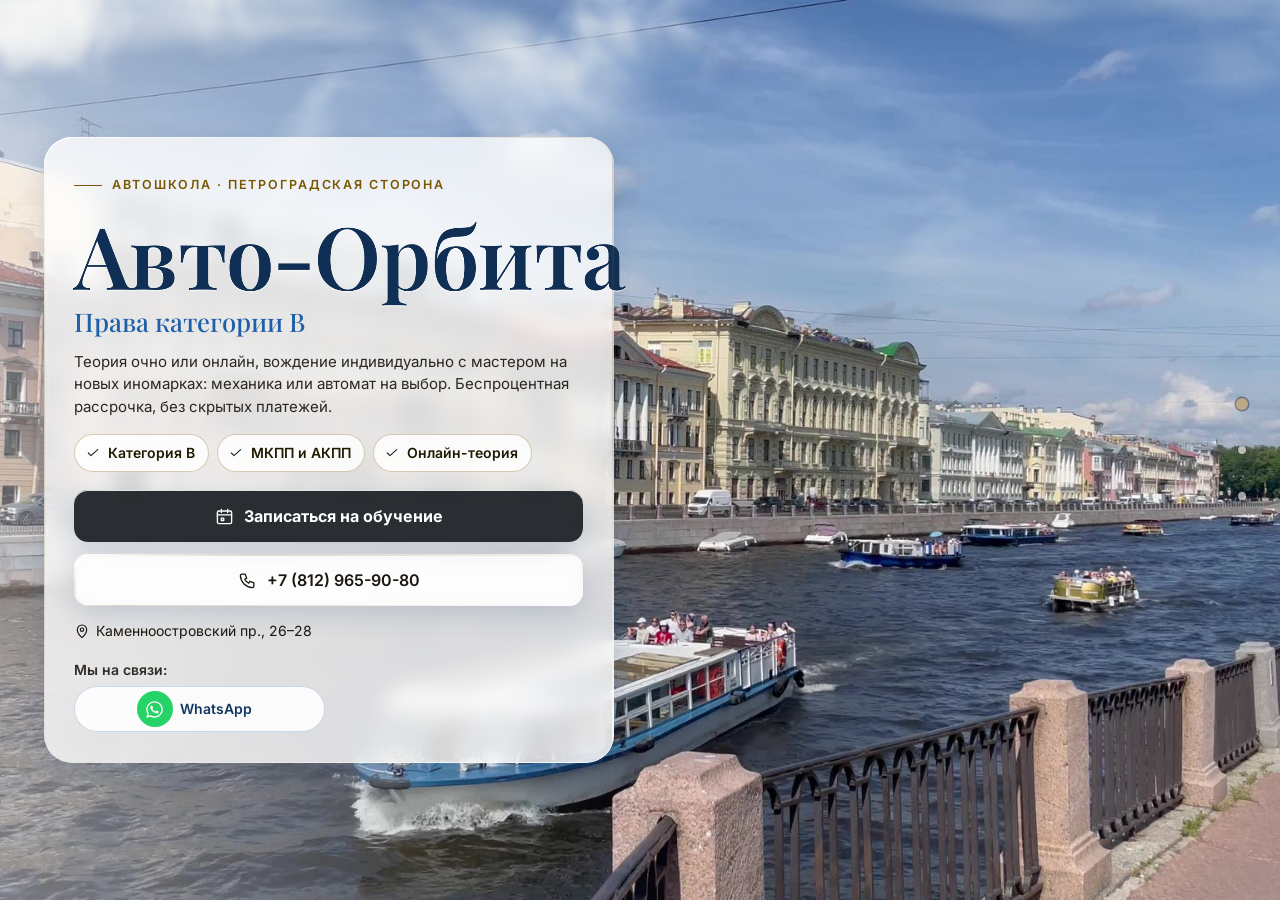
==== index.html @ 1104f562 "Автошкола «Авто-Орбита»: этап 1 — главная, цены, контакты (яркая версия)" ====
<!DOCTYPE html>
<html lang="ru" data-theme="light">
<head>
<meta charset="utf-8">
<meta name="viewport" content="width=device-width, initial-scale=1, viewport-fit=cover">
<title>Автошкола «Авто-Орбита» — права категории B на Петроградской стороне, Санкт-Петербург</title>
<meta name="description" content="Автошкола «Авто-Орбита»: категория B, теория очно или онлайн, вождение с мастером на новых иномарках, тарифы от 22 000 ₽, беспроцентная рассрочка. Каменноостровский пр., 26–28. Телефон +7 (812) 965-90-80.">
<meta name="robots" content="noindex, nofollow, noarchive">
<meta name="geo.region" content="RU-SPE">
<meta name="geo.placename" content="Санкт-Петербург">
<meta name="geo.position" content="59.8944504;30.4585142">
<meta name="ICBM" content="59.8944504, 30.4585142">
<meta property="og:type" content="website">
<meta property="og:locale" content="ru_RU">
<meta property="og:site_name" content="Автошкола «Авто-Орбита»">
<meta property="og:title" content="Автошкола «Авто-Орбита» — права категории B на Петроградской стороне, Санкт-Петербург">
<meta property="og:description" content="Автошкола «Авто-Орбита»: категория B, теория очно или онлайн, вождение с мастером на новых иномарках, тарифы от 22 000 ₽, беспроцентная рассрочка. Каменноостровский пр., 26–28. Телефон +7 (812) 965-90-80.">
<meta name="twitter:card" content="summary_large_image">
<meta name="twitter:title" content="Автошкола «Авто-Орбита» — права категории B на Петроградской стороне, Санкт-Петербург">
<meta name="twitter:description" content="Автошкола «Авто-Орбита»: категория B, теория очно или онлайн, вождение с мастером на новых иномарках, тарифы от 22 000 ₽, беспроцентная рассрочка. Каменноостровский пр., 26–28. Телефон +7 (812) 965-90-80.">
<meta name="theme-color" content="#fffbe6">
<link rel="icon" href="data:image/svg+xml,%3Csvg%20xmlns%3D%22http%3A//www.w3.org/2000/svg%22%20viewBox%3D%220%200%2064%2064%22%3E%3Crect%20width%3D%2264%22%20height%3D%2264%22%20rx%3D%2214%22%20fill%3D%22%231f5fa8%22/%3E%3Ccircle%20cx%3D%2232%22%20cy%3D%2232%22%20r%3D%2217%22%20fill%3D%22none%22%20stroke%3D%22%23fff%22%20stroke-width%3D%225%22/%3E%3Ccircle%20cx%3D%2232%22%20cy%3D%2232%22%20r%3D%225%22%20fill%3D%22%23ffc54d%22/%3E%3C/svg%3E">
<script>document.documentElement.classList.add('js');try{var _i=parseInt(localStorage.getItem('nb_fs2'),10),_f=[1,1.15,1.3,1.5][_i];if(_f)document.documentElement.style.setProperty('--fs',_f)}catch(e){}</script>
<style id="hero-timing">:root{--hero-d:1.2s}</style>
<link rel="preload" as="image" href="img/hero-poster.jpg" fetchpriority="high">
<!-- шрифты лежат внутри сайта: Google Fonts у российской аудитории режется -->
<style>
@font-face{font-family:'Inter';font-style:normal;font-weight:400;font-display:swap;src:url(assets/fonts/inter-400-cyrillic-ext.woff2) format('woff2');unicode-range:U+0460-052F, U+1C80-1C8A, U+20B4, U+2DE0-2DFF, U+A640-A69F, U+FE2E-FE2F}
@font-face{font-family:'Inter';font-style:normal;font-weight:400;font-display:swap;src:url(assets/fonts/inter-400-cyrillic.woff2) format('woff2');unicode-range:U+0301, U+0400-045F, U+0490-0491, U+04B0-04B1, U+2116}
@font-face{font-family:'Inter';font-style:normal;font-weight:400;font-display:swap;src:url(assets/fonts/inter-400-latin-ext.woff2) format('woff2');unicode-range:U+0100-02BA, U+02BD-02C5, U+02C7-02CC, U+02CE-02D7, U+02DD-02FF, U+0304, U+0308, U+0329, U+1D00-1DBF, U+1E00-1E9F, U+1EF2-1EFF, U+2020, U+20A0-20AB, U+20AD-20C0, U+2113, U+2C60-2C7F, U+A720-A7FF}
@font-face{font-family:'Inter';font-style:normal;font-weight:400;font-display:swap;src:url(assets/fonts/inter-400-latin.woff2) format('woff2');unicode-range:U+0000-00FF, U+0131, U+0152-0153, U+02BB-02BC, U+02C6, U+02DA, U+02DC, U+0304, U+0308, U+0329, U+2000-206F, U+20AC, U+2122, U+2191, U+2193, U+2212, U+2215, U+FEFF, U+FFFD}
@font-face{font-family:'Inter';font-style:normal;font-weight:500;font-display:swap;src:url(assets/fonts/inter-500-cyrillic-ext.woff2) format('woff2');unicode-range:U+0460-052F, U+1C80-1C8A, U+20B4, U+2DE0-2DFF, U+A640-A69F, U+FE2E-FE2F}
@font-face{font-family:'Inter';font-style:normal;font-weight:500;font-display:swap;src:url(assets/fonts/inter-500-cyrillic.woff2) format('woff2');unicode-range:U+0301, U+0400-045F, U+0490-0491, U+04B0-04B1, U+2116}
@font-face{font-family:'Inter';font-style:normal;font-weight:500;font-display:swap;src:url(assets/fonts/inter-500-latin-ext.woff2) format('woff2');unicode-range:U+0100-02BA, U+02BD-02C5, U+02C7-02CC, U+02CE-02D7, U+02DD-02FF, U+0304, U+0308, U+0329, U+1D00-1DBF, U+1E00-1E9F, U+1EF2-1EFF, U+2020, U+20A0-20AB, U+20AD-20C0, U+2113, U+2C60-2C7F, U+A720-A7FF}
@font-face{font-family:'Inter';font-style:normal;font-weight:500;font-display:swap;src:url(assets/fonts/inter-500-latin.woff2) format('woff2');unicode-range:U+0000-00FF, U+0131, U+0152-0153, U+02BB-02BC, U+02C6, U+02DA, U+02DC, U+0304, U+0308, U+0329, U+2000-206F, U+20AC, U+2122, U+2191, U+2193, U+2212, U+2215, U+FEFF, U+FFFD}
@font-face{font-family:'Inter';font-style:normal;font-weight:600;font-display:swap;src:url(assets/fonts/inter-600-cyrillic-ext.woff2) format('woff2');unicode-range:U+0460-052F, U+1C80-1C8A, U+20B4, U+2DE0-2DFF, U+A640-A69F, U+FE2E-FE2F}
@font-face{font-family:'Inter';font-style:normal;font-weight:600;font-display:swap;src:url(assets/fonts/inter-600-cyrillic.woff2) format('woff2');unicode-range:U+0301, U+0400-045F, U+0490-0491, U+04B0-04B1, U+2116}
@font-face{font-family:'Inter';font-style:normal;font-weight:600;font-display:swap;src:url(assets/fonts/inter-600-latin-ext.woff2) format('woff2');unicode-range:U+0100-02BA, U+02BD-02C5, U+02C7-02CC, U+02CE-02D7, U+02DD-02FF, U+0304, U+0308, U+0329, U+1D00-1DBF, U+1E00-1E9F, U+1EF2-1EFF, U+2020, U+20A0-20AB, U+20AD-20C0, U+2113, U+2C60-2C7F, U+A720-A7FF}
@font-face{font-family:'Inter';font-style:normal;font-weight:600;font-display:swap;src:url(assets/fonts/inter-600-latin.woff2) format('woff2');unicode-range:U+0000-00FF, U+0131, U+0152-0153, U+02BB-02BC, U+02C6, U+02DA, U+02DC, U+0304, U+0308, U+0329, U+2000-206F, U+20AC, U+2122, U+2191, U+2193, U+2212, U+2215, U+FEFF, U+FFFD}
@font-face{font-family:'Inter';font-style:normal;font-weight:700;font-display:swap;src:url(assets/fonts/inter-700-cyrillic-ext.woff2) format('woff2');unicode-range:U+0460-052F, U+1C80-1C8A, U+20B4, U+2DE0-2DFF, U+A640-A69F, U+FE2E-FE2F}
@font-face{font-family:'Inter';font-style:normal;font-weight:700;font-display:swap;src:url(assets/fonts/inter-700-cyrillic.woff2) format('woff2');unicode-range:U+0301, U+0400-045F, U+0490-0491, U+04B0-04B1, U+2116}
@font-face{font-family:'Inter';font-style:normal;font-weight:700;font-display:swap;src:url(assets/fonts/inter-700-latin-ext.woff2) format('woff2');unicode-range:U+0100-02BA, U+02BD-02C5, U+02C7-02CC, U+02CE-02D7, U+02DD-02FF, U+0304, U+0308, U+0329, U+1D00-1DBF, U+1E00-1E9F, U+1EF2-1EFF, U+2020, U+20A0-20AB, U+20AD-20C0, U+2113, U+2C60-2C7F, U+A720-A7FF}
@font-face{font-family:'Inter';font-style:normal;font-weight:700;font-display:swap;src:url(assets/fonts/inter-700-latin.woff2) format('woff2');unicode-range:U+0000-00FF, U+0131, U+0152-0153, U+02BB-02BC, U+02C6, U+02DA, U+02DC, U+0304, U+0308, U+0329, U+2000-206F, U+20AC, U+2122, U+2191, U+2193, U+2212, U+2215, U+FEFF, U+FFFD}
@font-face{font-family:'Playfair Display';font-style:normal;font-weight:500;font-display:swap;src:url(assets/fonts/playfair-display-500-cyrillic.woff2) format('woff2');unicode-range:U+0301, U+0400-045F, U+0490-0491, U+04B0-04B1, U+2116}
@font-face{font-family:'Playfair Display';font-style:normal;font-weight:500;font-display:swap;src:url(assets/fonts/playfair-display-500-latin-ext.woff2) format('woff2');unicode-range:U+0100-02BA, U+02BD-02C5, U+02C7-02CC, U+02CE-02D7, U+02DD-02FF, U+0304, U+0308, U+0329, U+1D00-1DBF, U+1E00-1E9F, U+1EF2-1EFF, U+2020, U+20A0-20AB, U+20AD-20C0, U+2113, U+2C60-2C7F, U+A720-A7FF}
@font-face{font-family:'Playfair Display';font-style:normal;font-weight:500;font-display:swap;src:url(assets/fonts/playfair-display-500-latin.woff2) format('woff2');unicode-range:U+0000-00FF, U+0131, U+0152-0153, U+02BB-02BC, U+02C6, U+02DA, U+02DC, U+0304, U+0308, U+0329, U+2000-206F, U+20AC, U+2122, U+2191, U+2193, U+2212, U+2215, U+FEFF, U+FFFD}
@font-face{font-family:'Playfair Display';font-style:normal;font-weight:600;font-display:swap;src:url(assets/fonts/playfair-display-600-cyrillic.woff2) format('woff2');unicode-range:U+0301, U+0400-045F, U+0490-0491, U+04B0-04B1, U+2116}
@font-face{font-family:'Playfair Display';font-style:normal;font-weight:600;font-display:swap;src:url(assets/fonts/playfair-display-600-latin-ext.woff2) format('woff2');unicode-range:U+0100-02BA, U+02BD-02C5, U+02C7-02CC, U+02CE-02D7, U+02DD-02FF, U+0304, U+0308, U+0329, U+1D00-1DBF, U+1E00-1E9F, U+1EF2-1EFF, U+2020, U+20A0-20AB, U+20AD-20C0, U+2113, U+2C60-2C7F, U+A720-A7FF}
@font-face{font-family:'Playfair Display';font-style:normal;font-weight:600;font-display:swap;src:url(assets/fonts/playfair-display-600-latin.woff2) format('woff2');unicode-range:U+0000-00FF, U+0131, U+0152-0153, U+02BB-02BC, U+02C6, U+02DA, U+02DC, U+0304, U+0308, U+0329, U+2000-206F, U+20AC, U+2122, U+2191, U+2193, U+2212, U+2215, U+FEFF, U+FFFD}
/* ===== Notary site — generator stylesheet (light warm base, dark theme by toggle) ===== */
:root{
  --p100:#665230; --p90:#97825e; --p80:#bba887; --p70:#c2b9a9; --p50:#dad5ce; --p40:#e0dedb;
  --p30:#eeece9; --p20:#f1f1f0; --p10:#f8f8f8; --n100:#0e0f11; --n90:#3c404b; --n10:#fff;

  --bg:var(--p10); --bg2:var(--p20); --bg3:var(--p30); --card:var(--n10); --text:var(--n100); --muted:var(--n90);
  --line:var(--p50); --line2:var(--p40); --accent:var(--p90); --accent-d:var(--p100); --accent-l:var(--p80); --accent-soft:var(--p30);
  --on-accent:#fff; --shadow:0 1px 10px rgba(51,51,51,.10); --shadow-lg:0 12px 40px rgba(30,24,10,.14);
  --hero-ov1:rgba(14,15,17,.72); --hero-ov2:rgba(14,15,17,.30); --sec-ov:rgba(248,248,248,.72);
  --ok:#2e8b57; --bad:#b4453b;
  /* те же цвета составляющими: rgba() понимают все браузеры, color-mix() — нет */
  --bg-rgb:248,248,248; --card-rgb:255,255,255; --accent-rgb:151,130,94; --ok-rgb:46,139,87;

  --zc:var(--fs); --fs:1; --vwu:calc(1vw / var(--fs)); --vhu:calc(1vh / var(--fs));   /* масштаб текста (А−/А+) и «честные» vw/vh под ним */
  --hdr-h:68px; --bar-h:70px; --vh:calc(100*var(--vhu)); --gap:24px; --radius:14px; --radius-s:10px;
  --font:"Inter",Tahoma,Arial,sans-serif; --serif:"Playfair Display",Georgia,"Times New Roman",serif;
  --ease:cubic-bezier(.65,.05,.36,1); --speed:520ms;
}
html[data-theme="dark"]{
  --bg:#17150f; --bg2:#1d1a13; --bg3:#252117; --card:#221e15; --text:#f1ebdf; --muted:#b9ae98;
  --line:#3a3325; --line2:#2f2a1e; --accent:#c9b17f; --accent-d:#e0cf9f; --accent-l:#8d7b58; --accent-soft:#2a251a;
  --on-accent:#17150f; --shadow:0 1px 12px rgba(0,0,0,.45); --shadow-lg:0 14px 40px rgba(0,0,0,.55);
  --hero-ov1:rgba(10,9,6,.80); --hero-ov2:rgba(10,9,6,.40); --sec-ov:rgba(16,15,12,.76);
  --bg-rgb:23,21,15; --card-rgb:34,30,21; --accent-rgb:201,177,127;
}

*,*::before,*::after{box-sizing:border-box}
/* А−/А+: весь сайт — шапка, плашки, меню, формы, окна — растёт пропорционально, как при увеличении масштаба в браузере */
html{-webkit-text-size-adjust:100%;scroll-behavior:auto;zoom:var(--fs,1)}
html,body{height:100%;margin:0;overflow:hidden;background:var(--bg);color:var(--text);
  font-family:var(--font);font-size:16px;line-height:1.55;-webkit-font-smoothing:antialiased}
body{overscroll-behavior:none;position:relative}
a{color:inherit;text-decoration:none}
img{display:block;max-width:100%}
button{font:inherit;color:inherit;background:none;border:0;padding:0;cursor:pointer}
input,select,textarea{font:inherit;color:inherit}
h1,h2,h3,h4,p{margin:0}
ul{margin:0;padding:0;list-style:none}
svg{display:block}
.ico{width:22px;height:22px;stroke:currentColor;fill:none;stroke-width:1.7;stroke-linecap:round;stroke-linejoin:round;flex:none}
.vh{position:absolute!important;width:1px;height:1px;overflow:hidden;clip:rect(0 0 0 0);white-space:nowrap}

/* ---------- typography helpers ---------- */
.kicker{display:inline-flex;align-items:center;gap:10px;font-size:13px;font-weight:600;letter-spacing:.14em;text-transform:uppercase;color:var(--accent)}
.kicker::before{content:"";width:28px;height:1px;background:var(--accent)}
.h2{font-size:clamp(26px,calc(3.2*var(--vwu,1vw)),40px);font-weight:600;letter-spacing:-.02em;line-height:1.12;margin-top:10px}
.lead{color:var(--muted);font-size:17px;max-width:640px;margin-top:12px}
.sec-head{margin-bottom:28px}
#contacts .sec-head{margin-bottom:18px}

/* ---------- buttons ---------- */
.btn{display:inline-flex;align-items:center;justify-content:center;gap:10px;min-height:48px;padding:0 22px;border-radius:999px;
  font-weight:600;font-size:15px;line-height:1;border:1.5px solid transparent;transition:background .25s,color .25s,border-color .25s,transform .2s,box-shadow .25s;white-space:nowrap}
.btn:active{transform:translateY(1px)}
.btn-primary{background:var(--accent-d);color:var(--on-accent);border-color:var(--accent-d)}
.btn-primary:hover{background:var(--accent);border-color:var(--accent);color:#fff}
html[data-theme="dark"] .btn-primary:hover{color:#17150f}
.btn-ghost{border-color:var(--line);color:var(--text);background:var(--card)}
.btn-ghost:hover{border-color:var(--accent);color:var(--accent-d)}
.btn-light{background:rgba(255,255,255,.14);color:#fff;border-color:rgba(255,255,255,.55);backdrop-filter:blur(6px)}
.btn-light:hover{background:#fff;color:var(--n100)}
.btn-white{background:#fff;color:var(--n100);border-color:#fff}
.btn-white:hover{background:var(--p30);border-color:var(--p30)}
.btn .ico{width:18px;height:18px}
.btn-sm{min-height:44px;padding:0 16px;font-size:14px}

/* ---------- header ---------- */
.hdr{position:fixed;top:0;left:0;right:0;height:var(--hdr-h);z-index:200;display:flex;align-items:center;
  zoom:calc(1 / var(--zc,1)); --vwu:1vw; --vhu:1vh;   /* А−/А+ шапку не трогают: она всегда как при 100 % (страница в zoom, шапка — встречный zoom) */
  background:rgba(var(--bg-rgb),.88);backdrop-filter:blur(12px);-webkit-backdrop-filter:blur(12px);
  border-bottom:1px solid var(--line2);transition:background .3s}
.hdr-in{width:100%;max-width:1280px;margin:0 auto;padding:0 28px;display:flex;align-items:center;gap:24px}
.brand{display:flex;align-items:center;gap:12px;min-width:0;min-height:44px}
.mono-img{object-fit:contain;background:#fff;padding:2px;box-sizing:border-box}
.mono{width:42px;height:42px;border-radius:12px;background:var(--accent-d);color:var(--on-accent);display:grid;place-items:center;
  font-family:var(--serif);font-size:20px;font-weight:600;flex:none;letter-spacing:.02em}
.brand-t{display:flex;flex-direction:column;line-height:1.15;min-width:0}
.brand-n{font-weight:600;font-size:15px;white-space:nowrap;overflow:hidden;text-overflow:ellipsis}
.brand-s{font-size:13px;color:var(--muted);white-space:nowrap;overflow:hidden;text-overflow:ellipsis}
.nav{display:flex;align-items:center;gap:4px;margin-left:auto}
.nav > li{position:relative}
.nav-a{display:inline-flex;align-items:center;gap:6px;min-height:44px;padding:10px 12px;border-radius:8px;font-size:14px;font-weight:500;color:var(--text);opacity:.8;transition:opacity .2s,background .2s}
.nav-a:hover,.nav-a.cur,.nav > li.open > .nav-a{opacity:1;background:var(--bg3)}
.nav-a .chev{width:14px;height:14px;transition:transform .25s}
.nav > li.open > .nav-a .chev{transform:rotate(180deg)}
.hdr-tools{display:flex;align-items:center;gap:6px;margin-left:8px}
.tool{width:44px;height:44px;border-radius:10px;display:grid;place-items:center;color:var(--text);opacity:.8;transition:background .2s,opacity .2s}
.tool:hover{background:var(--bg3);opacity:1}
.tool .ico{width:20px;height:20px}
.tool-lang{width:auto;padding:0 10px;gap:6px;font-size:13px;font-weight:600;letter-spacing:.04em;display:flex;align-items:center}
.lang-wrap{position:relative}
.lang-dd{position:absolute;right:0;top:calc(100% + 8px);background:var(--card);border:1px solid var(--line);border-radius:12px;box-shadow:var(--shadow-lg);
  padding:6px;min-width:190px;display:none;z-index:210}
.lang-wrap.open .lang-dd{display:block}
.lang-dd button,.lang-dd a{display:flex;width:100%;align-items:center;gap:10px;min-height:44px;padding:9px 12px;border-radius:8px;font-size:14px;text-align:left}
.lang-dd button:hover,.lang-dd a:hover{background:var(--bg3)}
.lang-dd button.cur,.lang-dd a.cur{color:var(--accent-d);font-weight:600}
.lang-dd b{font-size:13px;letter-spacing:.08em;width:26px;color:var(--muted)}
.hdr-book{margin-left:4px}
.burger{display:none}
.moon,.sun{display:none}
html[data-theme="dark"] .sun{display:block}
html:not([data-theme="dark"]) .moon{display:block}

/* mega menu */
.mega{position:absolute;left:50%;top:calc(100% + 10px);transform:translateX(-50%);width:min(980px,calc(calc(100*var(--vwu,1vw)) - 40px));
  background:var(--card);border:1px solid var(--line);border-radius:16px;box-shadow:var(--shadow-lg);padding:20px;display:none;z-index:210}
.nav > li.open > .mega{display:block}
.mega-head{display:flex;justify-content:space-between;align-items:baseline;gap:16px;padding:0 6px 14px;border-bottom:1px solid var(--line2);margin-bottom:12px}
.mega-head b{font-size:14px}
.mega-head span{font-size:13px;color:var(--muted)}
.mega-grid{display:grid;grid-template-columns:repeat(2,1fr);gap:4px}
.mega-it{display:flex;gap:12px;align-items:flex-start;padding:10px 12px;border-radius:10px;text-align:left;width:100%;transition:background .2s}
.mega-it:hover{background:var(--bg3)}
.mega-it .cic{width:38px;height:38px;border-radius:10px;background:var(--accent-soft);color:var(--accent-d);display:grid;place-items:center;flex:none}
.mega-it .cic .ico{width:20px;height:20px}
.mega-it b{display:block;font-size:14px;font-weight:600}
.mega-it small{display:block;font-size:13px;color:var(--muted);line-height:1.35;margin-top:2px}
.mega-it em{font-style:normal;font-size:13px;color:var(--accent);margin-top:3px;display:block}

/* mobile menu */
.mmenu{position:fixed;top:calc(var(--hdr-h) / var(--zc,1));left:0;right:0;bottom:var(--bar-h);z-index:190;background:var(--bg);overflow-y:auto;padding:14px 18px 30px;display:none}
.mmenu.open{display:block}
.mmenu a,.mmenu .macc > button{display:flex;align-items:center;justify-content:space-between;width:100%;padding:14px 6px;border-bottom:1px solid var(--line2);font-size:17px;font-weight:500;text-align:left}
.mmenu .macc > button .chev{width:18px;height:18px;transition:transform .25s}
.mmenu .macc.open > button .chev{transform:rotate(180deg)}
.mmenu .macc-list{display:none;padding:4px 0 8px}
.mmenu .macc.open .macc-list{display:block}
.mmenu .macc-list button{display:flex;align-items:center;gap:12px;width:100%;padding:11px 8px;border-radius:10px;text-align:left;font-size:15px}
.mmenu .macc-list button:hover{background:var(--bg3)}
.mmenu .macc-list .cic{width:32px;height:32px;border-radius:8px;background:var(--accent-soft);color:var(--accent-d);display:grid;place-items:center;flex:none}
.mmenu .macc-list .cic .ico{width:17px;height:17px}
.mmenu-foot{display:flex;flex-wrap:wrap;gap:8px;margin-top:18px}
.mmenu-foot .btn{flex:1}

/* ---------- full-page scroller ---------- */
.fp{position:relative;width:100%;height:var(--vh);overflow:hidden}
.fp-track{will-change:transform;transition:transform var(--speed) var(--ease)}
.fp-track.no-anim{transition:none}
.sec{position:relative;height:var(--vh);width:100%;overflow:hidden}
.sec-scroll{height:100%;overflow-y:auto;overflow-x:hidden;display:flex;flex-direction:column;
  padding:calc(var(--hdr-h) / var(--zc,1) + 20px) 28px calc(var(--bar-h) + 96px);-webkit-overflow-scrolling:touch;scrollbar-width:thin;scrollbar-color:var(--line) transparent}
.wrap{margin:auto;width:100%;max-width:1180px}
.sec-alt{background:var(--bg2)}

/* reveal animation */
.rv{opacity:0;transform:translateY(18px);transition:opacity .7s ease,transform .7s ease;transition-delay:calc(var(--i,0) * 90ms)}
.sec.active .rv{opacity:1;transform:none}

/* side dots */
.dots{position:fixed;right:16px;top:50%;transform:translateY(-50%);z-index:150;display:flex;flex-direction:column;gap:2px}
.dots button{position:relative;width:44px;height:44px;display:grid;place-items:center}
.dots button::after{content:"";width:8px;height:8px;border-radius:50%;background:var(--muted);opacity:.45;transition:transform .25s,opacity .25s,background .25s}
.dots button:hover::after{opacity:.9}
.dots button.cur::after{background:var(--accent);opacity:1;transform:scale(1.5)}
.dots button span{position:absolute;right:32px;top:50%;transform:translateY(-50%) translateX(6px);background:var(--n100);color:#fff;font-size:13px;
  padding:5px 10px;border-radius:6px;white-space:nowrap;opacity:0;pointer-events:none;transition:opacity .2s,transform .2s}
.dots button:hover span{opacity:1;transform:translateY(-50%)}
.sec-hero ~ .dots{color:#fff}
body[data-sec="0"] .dots button::after{background:#fff}
body[data-sec="0"] .dots button.cur::after{background:var(--p80)}

.sec:not(.sec-hero) .sec-scroll{position:relative;z-index:1}

.status{display:inline-flex;align-items:center;gap:8px;padding:8px 14px 8px 10px;border-radius:999px;background:rgba(255,255,255,.12);border:1px solid rgba(255,255,255,.28);font-size:13px;backdrop-filter:blur(6px)}
.status i{width:9px;height:9px;border-radius:50%;background:#7bd389;box-shadow:0 0 0 3px rgba(123,211,137,.28)}
.status.closed i{background:#f08a7e;box-shadow:0 0 0 3px rgba(240,138,126,.28)}
.status.soon i{background:#f0c674;box-shadow:0 0 0 3px rgba(240,198,116,.28)}
.status span{opacity:.85}
.addr-link{display:inline-flex;align-items:center;gap:6px;border-bottom:1px solid currentColor;padding:13px 0 14px;margin:-13px 0 -14px;transition:color .2s}
.addr-link:hover{color:var(--accent)}
.addr-link .ico{width:16px;height:16px}

/* ---------- services ---------- */
.svc-grid{display:grid;grid-template-columns:repeat(5,1fr);gap:14px}
.svc{display:flex;flex-direction:column;align-items:flex-start;gap:10px;padding:18px 16px 16px;border-radius:var(--radius);background:var(--card);border:1px solid var(--line2);
  text-align:left;min-height:170px;transition:transform .25s,box-shadow .25s,border-color .25s;position:relative}
.svc:hover{transform:translateY(-3px);box-shadow:var(--shadow-lg);border-color:var(--accent-l)}
.svc .cic{width:44px;height:44px;border-radius:12px;background:var(--accent-soft);color:var(--accent-d);display:grid;place-items:center}
.svc b{font-size:15px;font-weight:600;line-height:1.3}
.svc small{font-size:13px;color:var(--muted);line-height:1.35}
.svc em{font-style:normal;font-size:13px;color:var(--accent);margin-top:auto;padding-top:6px;display:inline-flex;align-items:center;gap:4px}
.svc em .ico{width:12px;height:12px}

/* ---------- about ---------- */
.about{display:grid;grid-template-columns:1.15fr .85fr;gap:48px;align-items:start}
.about-txt p{color:var(--muted);margin-top:14px;font-size:16px}
.about-txt p:first-of-type{color:var(--text)}
.quote{margin-top:22px;padding:16px 20px;border-left:3px solid var(--accent);background:var(--card);border-radius:0 12px 12px 0;font-family:var(--serif);font-size:18px;line-height:1.45;color:var(--text)}
.creds{display:grid;gap:10px}
.cred{display:flex;gap:14px;align-items:center;padding:14px 16px;border-radius:12px;background:var(--card);border:1px solid var(--line2)}
.cred .cic{width:40px;height:40px;border-radius:10px;background:var(--accent-soft);color:var(--accent-d);display:grid;place-items:center;flex:none}
.cred .cic .ico{width:20px;height:20px}
.cred small{display:block;font-size:13px;color:var(--muted);text-transform:uppercase;letter-spacing:.06em}
.cred b{display:block;font-size:15px;font-weight:600;line-height:1.3}
.chips{display:flex;flex-wrap:wrap;gap:8px;margin-top:16px}
.chips li{padding:8px 14px;border-radius:999px;border:1px solid var(--accent-l);color:var(--accent-d);font-size:13.5px;font-weight:500;background:var(--card)}
.strong-lbl{margin-top:22px;font-size:13px;text-transform:uppercase;letter-spacing:.1em;color:var(--muted)}

/* ---------- how ---------- */
.steps{display:grid;grid-template-columns:repeat(5,1fr);gap:16px;position:relative;margin-top:14px}
.steps::before{content:"";position:absolute;left:8%;right:8%;top:30px;height:1px;background:var(--line)}
.step{position:relative;padding:0 8px}
.step-n{width:60px;height:60px;border-radius:50%;background:var(--card);border:1.5px solid var(--accent-l);color:var(--accent-d);display:grid;place-items:center;
  font-family:var(--serif);font-size:24px;font-weight:600;position:relative;z-index:1;transition:background .4s,color .4s}
.sec.active .step-n{animation:pop .6s var(--ease) both;animation-delay:calc(var(--i) * 140ms + 150ms)}
@keyframes pop{0%{transform:scale(.6);opacity:0}60%{transform:scale(1.08);opacity:1}100%{transform:scale(1)}}
.step b{display:block;margin-top:16px;font-size:17px;font-weight:600}
.step p{color:var(--muted);font-size:14.5px;margin-top:6px}

/* ---------- reviews ---------- */
.reviews{display:grid;grid-template-columns:300px 1fr;gap:28px;align-items:start}
.rsum{background:var(--card);border:1px solid var(--line2);border-radius:var(--radius);padding:26px 24px;text-align:center}
.rsum .big{font-family:var(--serif);font-size:64px;line-height:1;font-weight:500;color:var(--accent-d)}
.stars{display:inline-flex;gap:3px;--fill:100%}
.stars svg{width:20px;height:20px}
.stars .st{fill:var(--line);stroke:none}
.stars .st.on{fill:#e7b73b}
.stars .st.half{fill:url(#halfgrad)}
.rsum .stars{margin-top:8px}
.rsum p{color:var(--muted);font-size:13.5px;margin-top:10px;line-height:1.4}
.rsum .btn{margin-top:16px;width:100%}
.rsum .gis{display:block;margin:10px 0 -14px;padding:14px 0;font-size:13px;color:var(--accent-d);text-decoration:underline;text-underline-offset:3px}
.rgrid{display:grid;grid-template-columns:repeat(2,1fr);gap:14px}
.rev{background:var(--card);border:1px solid var(--line2);border-radius:var(--radius);padding:20px;display:flex;flex-direction:column;gap:10px}
.rev .stars svg{width:15px;height:15px}
.rev p{font-size:14.5px;line-height:1.5;flex:1}
.rev p::before{content:"“";font-family:var(--serif);color:var(--accent);font-size:22px;line-height:0;margin-right:4px;vertical-align:-6px}
.rev-meta{display:flex;flex-wrap:wrap;justify-content:space-between;gap:4px 10px;align-items:baseline;font-size:13px;color:var(--muted)}
.rev-meta b{color:var(--text);font-weight:600}
.rev-src{display:inline-flex;align-items:center;gap:5px;white-space:nowrap;margin-left:auto}
.rev-src i{width:6px;height:6px;border-radius:50%;background:var(--accent)}
.rev-sample{color:var(--muted);font-style:italic;opacity:.85}
.rev-real{color:var(--accent-d);font-weight:600}
.rev-real i{background:var(--ok)}
.rev-is-real{border-color:var(--accent-l)}
.demo-note{margin-top:14px;max-width:760px;font-size:13.5px;line-height:1.45;color:var(--muted);background:var(--accent-soft);
  border-left:3px solid var(--accent);border-radius:0 8px 8px 0;padding:8px 12px}
.rnote{margin-top:14px;font-size:13px;color:var(--muted)}

/* ---------- faq ---------- */
.faq{display:grid;grid-template-columns:1fr 1fr;gap:0 32px;align-items:start}
.faq-col{display:flex;flex-direction:column}
.fq{border-bottom:1px solid var(--line)}
.fq > button{display:flex;width:100%;align-items:center;justify-content:space-between;gap:16px;min-height:44px;padding:16px 4px;text-align:left;font-weight:600;font-size:15.5px;line-height:1.35}
.fq > button .pl{width:26px;height:26px;border-radius:50%;border:1px solid var(--line);display:grid;place-items:center;flex:none;color:var(--accent-d);transition:transform .3s,background .3s}
.fq > button .pl .ico{width:14px;height:14px}
.fq.open > button .pl{transform:rotate(45deg);background:var(--accent-soft)}
.fq-a{display:grid;grid-template-rows:0fr;transition:grid-template-rows .35s var(--ease)}
.fq.open .fq-a{grid-template-rows:1fr}
.fq-a > div{overflow:hidden}
.fq-a p{color:var(--muted);font-size:14.5px;padding:0 4px 16px;line-height:1.55}
.fq-a .faq-note{font-size:13px;color:var(--accent-d);padding-bottom:6px}
.fq-a .faq-note:empty{display:none}

/* ---------- contacts ---------- */
.contacts{display:grid;grid-template-columns:1fr 1.05fr 1fr;gap:18px;align-items:stretch}
.contacts .cbox{padding:16px 18px}
.cbox{background:var(--card);border:1px solid var(--line2);border-radius:var(--radius);padding:20px}
.cl{display:grid;gap:12px}
.cl li{display:flex;gap:12px;align-items:flex-start}
.cl .cic{width:36px;height:36px;border-radius:10px;background:var(--accent-soft);color:var(--accent-d);display:grid;place-items:center;flex:none}
.cl .cic .ico{width:18px;height:18px}
.cl small{display:block;font-size:13px;color:var(--muted);text-transform:uppercase;letter-spacing:.06em}
.cl b{display:block;font-weight:500;font-size:15px;line-height:1.4}
.cl a.tel,.cl a.mail{display:block;padding:14px 0;margin:-14px 0}
.cl a.tel:hover,.cl a.mail:hover{color:var(--accent-d)}
.hours-link{display:inline-block;font-size:13px;color:var(--accent-d);text-decoration:underline;text-underline-offset:3px;padding:14px 0;margin:-14px 0}
.cl .msgs{display:flex;gap:8px;margin-top:4px;flex-wrap:wrap}
.cl .msgs a{display:inline-flex;align-items:center;gap:6px;padding:6px 10px;border-radius:8px;border:1px solid var(--line);font-size:13px;min-height:44px}
.cl .msgs a .ico{width:16px;height:16px}
.mapbox{display:flex;flex-direction:column;gap:12px;padding:12px}
.map{flex:1;min-height:280px;border-radius:10px;overflow:hidden;border:1px solid var(--line);background:var(--bg3);position:relative}
.map iframe{width:100%;height:100%;border:0;position:absolute;inset:0}
.map-actions{display:flex;gap:8px;flex-wrap:wrap}
.map-actions .btn{flex:1;min-height:44px;font-size:14px;padding:0 12px}

/* form */
.form h3{font-size:19px;font-weight:600}
.form .fdesc{color:var(--muted);font-size:13.5px;margin-top:6px}
.fg{display:grid;gap:8px;margin-top:12px}
.f2{display:grid;grid-template-columns:1fr 1fr;gap:10px}
.fld{display:flex;flex-direction:column;gap:4px}
.fld label{font-size:13px;color:var(--muted);font-weight:500}
.fld input,.fld select,.fld textarea{width:100%;background:var(--bg);border:1px solid var(--line);border-radius:10px;padding:8px 12px;font-size:14px;transition:border-color .2s,box-shadow .2s;min-height:44px}
.fld textarea{min-height:48px;resize:vertical}
.fld input:focus,.fld select:focus,.fld textarea:focus{outline:0;border-color:var(--accent);box-shadow:0 0 0 3px rgba(var(--accent-rgb),.22)}
.fld.err input,.fld.err select{border-color:var(--bad)}
.ferr{font-size:13px;color:var(--bad);display:none}
.fld.err .ferr{display:block}
.fnote{font-size:13px;color:var(--muted);margin-top:8px;line-height:1.4}
.fok{display:none;margin-top:10px;padding:10px 12px;border-radius:10px;background:rgba(var(--ok-rgb),.12);color:var(--ok);font-size:13.5px}
.fok.show{display:block}

.foot{margin-top:18px;padding-top:12px;padding-left:250px;flex-wrap:nowrap;align-items:flex-start;border-top:1px solid var(--line2);display:flex;justify-content:space-between;gap:16px;flex-wrap:wrap;font-size:13px;color:var(--muted)}
.foot p{max-width:none}
.foot .fl{white-space:nowrap;flex:none}
.foot .fl a{margin-left:14px;padding:14px 0;margin-top:-14px;margin-bottom:-14px;display:inline-block;min-width:44px;text-align:center;text-decoration:underline;text-underline-offset:3px}

/* ---------- bottom bar ---------- */
.bar{position:fixed;inset:auto 0 0;z-index:300;background:var(--card);box-shadow:0 -1px 10px rgba(51,51,51,.1);border-top:1px solid var(--line2);
  padding:6px 0;padding-bottom:calc(6px + env(safe-area-inset-bottom,0px))}
.bar-in{display:flex;justify-content:space-around;align-items:center;max-width:1080px;margin:0 auto}
.bi{display:flex;flex-direction:column;align-items:center;gap:5px;padding:8px 24px;border-radius:10px;font-size:13.5px;line-height:1;color:var(--text);opacity:.65;
  transition:opacity .3s,background .3s,color .3s;flex:1;max-width:190px;min-width:0}
.bi span{white-space:nowrap;max-width:100%;overflow:hidden;text-overflow:ellipsis}
.bi .ico{width:24px;height:24px}
.bi:hover{opacity:1;background:var(--bg3)}
.bi.cur{opacity:1;color:var(--accent-d)}


/* ---------- modals ---------- */
.modal{position:fixed;inset:0;z-index:400;background:rgba(14,15,17,.62);display:none;align-items:center;justify-content:center;padding:20px}
.modal.open{display:flex}
.mbox{background:var(--card);color:var(--text);border-radius:18px;width:100%;max-width:560px;max-height:min(calc(86*var(--vhu,1vh)),860px);overflow:auto;padding:26px 26px 22px;position:relative;box-shadow:var(--shadow-lg);
  animation:mup .3s var(--ease)}
@keyframes mup{from{opacity:0;transform:translateY(16px) scale(.98)}to{opacity:1;transform:none}}
.mbox-lg{max-width:760px}
.mclose{position:absolute;top:12px;right:12px;width:44px;height:44px;border-radius:50%;display:grid;place-items:center;color:var(--muted)}
.mclose:hover{background:var(--bg3);color:var(--text)}
.mbox h3{font-size:22px;font-weight:600;padding-right:36px}
.mbox .msub{color:var(--muted);font-size:14px;margin-top:4px}
.hours-t{width:100%;border-collapse:collapse;margin-top:16px;font-size:15px}
.hours-t td{padding:9px 6px;border-bottom:1px solid var(--line2)}
.hours-t td:last-child{text-align:right;font-weight:500;white-space:nowrap}
.hours-t tr.today td{color:var(--accent-d);font-weight:600}
.hours-t tr.today td:first-child::after{content:" · " attr(data-today);font-weight:400;font-size:13px;color:var(--muted)}
.hours-t tr.off td:last-child{color:var(--muted);font-weight:400}
.mnote{margin-top:14px;padding:12px 14px;border-radius:10px;background:var(--bg2);font-size:13.5px;color:var(--muted)}
.mnote b{display:block;color:var(--text);margin-bottom:3px;font-size:13px}
.mcontacts{display:flex;flex-wrap:wrap;gap:8px;margin-top:14px}
.mcontacts a{display:inline-flex;align-items:center;gap:7px;min-height:44px;padding:9px 13px;border-radius:10px;border:1px solid var(--line);font-size:13.5px}
.mcontacts a .ico{width:16px;height:16px}
.mcontacts a:hover{border-color:var(--accent)}
/* способы записи: позвонить, написать на почту, заказать обратный звонок */
.bk-opts{display:grid;gap:10px;margin-top:14px}
.bk-opt{display:flex;align-items:center;gap:14px;min-height:60px;padding:10px 16px;border-radius:14px;border:1px solid var(--line);background:var(--bg3);color:var(--text);font-size:16px;font-weight:600;text-align:left;text-decoration:none;transition:border-color .2s,background .2s}
.bk-opt:hover{border-color:var(--accent);background:var(--accent-soft)}
.bk-opt .ico{width:24px;height:24px;color:var(--accent-d);flex:none}
.bk-opt small{display:block;font-weight:400;font-size:13px;color:var(--muted);margin-top:1px}
.mbox-book{max-width:440px}
/* оплата значками, подпись у общего телефона */
.pay-pills{display:flex;flex-wrap:wrap;gap:6px;margin-top:5px}
.pay-pill{display:inline-flex;align-items:center;gap:6px;padding:4px 11px 4px 9px;border-radius:999px;border:1px solid var(--line);background:var(--bg3);font-size:13px;font-weight:600;line-height:1.3;white-space:nowrap}
.pay-pill .ico{width:15px;height:15px;color:var(--accent-d)}
.pay-pill.pay-logo{background:#fff;border-color:rgba(0,0,0,.12);padding:3px 11px;min-height:28px}
.pay-pill.pay-logo img{display:block;height:17px;width:auto}
.pay-pill.pay-logo img[src$="sbp.svg"]{height:20px}

.brand-t{display:flex;flex-direction:column;justify-content:center;gap:2px;line-height:1.1;min-width:0}
.brand-s{display:block;font-size:10.5px;font-weight:600;letter-spacing:.16em;text-transform:uppercase;color:var(--muted);white-space:nowrap;overflow:visible;text-overflow:clip}
.brand-n{font-size:16px;font-weight:600;white-space:nowrap;overflow:visible;text-overflow:clip}
.nav-a{white-space:nowrap}
#navServices{position:static}
.mega{max-height:calc(calc(100*var(--vhu,1vh)) - var(--hdr-h) - 24px);overflow-y:auto;top:calc(100% + 6px);width:min(980px,calc(calc(100*var(--vwu,1vw)) - 32px))}
@media screen and (max-width:760px){.mega-grid{grid-template-columns:1fr}}
@media screen and (max-width:479px){.brand-t{display:flex}.brand-s{font-size:9px;letter-spacing:.14em}.brand-n{font-size:12.5px;white-space:normal;line-height:1.12}}
.bk-inline{grid-template-columns:repeat(3,1fr);gap:8px}
.bk-inline .bk-opt{flex-direction:column;justify-content:center;gap:5px;min-height:76px;padding:9px 6px;font-size:13.5px;text-align:center;line-height:1.2}
.bk-inline .bk-opt .ico{width:22px;height:22px}
.bk-inline .bk-opt small{display:none}
/* services modal */
.svc-list{margin-top:16px;display:grid;grid-template-columns:1fr 1fr;gap:6px}
.svc-list button{display:flex;gap:10px;align-items:center;width:100%;min-height:44px;text-align:left;padding:10px 12px;border-radius:10px;font-size:14px;line-height:1.35;border:1px solid var(--line2);background:var(--bg)}
.svc-list button:hover{border-color:var(--accent);background:var(--accent-soft)}
.svc-list button .ico{width:16px;height:16px;color:var(--accent);margin-top:2px}
.mhint{font-size:13px;color:var(--muted);margin-top:12px}
.mhead{display:flex;gap:14px;align-items:center;padding-right:36px}
.mhead .cic{width:48px;height:48px;border-radius:12px;background:var(--accent-soft);color:var(--accent-d);display:grid;place-items:center;flex:none}

/* ---------- responsive ---------- */
@media (max-width:1200px){
  .svc-grid{grid-template-columns:repeat(5,1fr)}
  .svc{min-height:160px;padding:14px}
  .svc small{display:none}
}
@media screen and (max-width:991px){
  :root{--hdr-h:62px}
  .nav,.hdr-book{display:none}
  .burger{display:grid}
  .hdr-in{padding:0 18px;gap:12px}
}
@media (max-width:991px){
  :root{--bar-h:64px}
  .sec-scroll{padding:calc(var(--hdr-h) / var(--zc,1) + 16px) 22px calc(var(--bar-h) + 96px)}
  .dots{right:8px;gap:8px}
  .dots button span{display:none}
  .svc-grid{grid-template-columns:repeat(3,1fr);gap:10px}
  .svc{min-height:0}
  .about{grid-template-columns:1fr;gap:22px}
  .steps{grid-template-columns:repeat(5,1fr);gap:10px}
  .step-n{width:48px;height:48px;font-size:20px}
  .step b{font-size:15px}.step p{font-size:13px}
  .reviews{grid-template-columns:1fr;gap:16px}
  .rsum{display:flex;align-items:center;gap:18px;text-align:left;padding:16px 18px}
  .rsum .big{font-size:44px}.rsum .stars{margin:0}.rsum p{margin:0;flex:1}.rsum .btn{margin:0;width:auto}.rsum .gis{display:none}
  .faq{grid-template-columns:1fr;gap:0}
  .contacts{grid-template-columns:1fr 1fr}
  .foot{padding-left:0}
  .contacts .form{grid-column:1 / -1}
  .map{min-height:240px}
  .bi{padding:10px 12px;font-size:13px}
}
@media (max-width:767px){
  :root{--bar-h:62px}
  .h2{font-size:26px}
  .lead{font-size:15px}
  .sec-head{margin-bottom:18px}
  .sec-scroll{padding-left:16px;padding-right:16px}
  .svc-grid{grid-template-columns:repeat(2,1fr);gap:10px}
  .svc{padding:12px;gap:8px}
  .svc .cic{width:36px;height:36px}
  .svc b{font-size:13.5px}
  .svc em{display:none}
  .steps{grid-template-columns:1fr;gap:12px}
  .steps::before{left:24px;right:auto;top:10px;bottom:10px;height:auto;width:1px}
  .step{display:grid;grid-template-columns:48px 1fr;gap:14px;align-items:start;padding:0}
  .step-n{grid-row:1 / span 2}
  .step b{margin-top:10px;grid-column:2}
  .step p{grid-column:2;margin-top:2px}
  .rgrid{display:flex;overflow-x:auto;gap:12px;scroll-snap-type:x mandatory;padding-bottom:8px;margin:0 -16px;padding-left:16px;padding-right:16px;scrollbar-width:none}
  .rgrid::-webkit-scrollbar{display:none}
  .rev{flex:0 0 82%;scroll-snap-align:start}
  .rsum{flex-wrap:wrap;gap:12px}
  .rsum p{flex-basis:100%}
  .contacts{grid-template-columns:1fr;gap:14px}
  .contacts .form{grid-column:auto}
  .cbox{padding:16px}
  .map{min-height:220px}
  .f2{grid-template-columns:1fr}
  .foot{flex-direction:column;gap:8px;padding-left:0}
  .bi{padding:8px 4px;font-size:13px;gap:4px}
  .bi .ico{width:22px;height:22px}
  .sec-scroll{padding-bottom:calc(var(--bar-h) + 66px)}
  .mmenu{padding-bottom:80px}
  .demo-note{font-size:13px;padding:7px 10px}
  .mbox{padding:22px 18px 18px;border-radius:16px}
  .svc-list{grid-template-columns:1fr}
  .dots{right:6px;gap:0}
  .dots button{width:44px;height:44px}
  .dots button::after{width:6px;height:6px}
}
@media screen and (max-width:479px){
  :root{--hdr-h:58px}
  .mono{width:36px;height:36px;font-size:17px;border-radius:10px}
  .brand-n{font-size:14px}
  /* тапы в шапке доведены до 44px (см. .tool ниже) — на самой узкой ширине
     текстовому названию рядом с логотипом уже не хватает места без обрезки,
     поэтому в шапке оставляем только логотип-ссылку */
  .tool{width:44px;height:44px}
  .tool-lang{padding:0 8px;width:auto}
  .tool-lang .ico{display:none}
}
@media (max-width:479px){
  :root{--bar-h:60px}
  .svc{padding:11px 10px}
  .svc b{font-size:13px}
  .bi{padding:6px 2px;font-size:13px;gap:4px;width:100%;max-width:none;letter-spacing:-.01em}
  .bi .ico{width:20px;height:20px}
  .bar{padding:5px 0}
  .cl b{font-size:14px}
}
@media (max-height:640px) and (min-width:768px){
  .svc{min-height:0}
}
@media (prefers-reduced-motion:reduce){
  .fp-track{transition-duration:0s}
  .rv{transition:none;opacity:1;transform:none}
}


/* пометка «демонстрационный проект» в подвале */
.foot-demo{margin-top:.5em;font-size:13px;line-height:1.45;opacity:.62}
.foot-demo a{padding:14px 0;margin:-14px 0;display:inline-block;min-width:44px;text-decoration:underline}

/* --- материалы конторы (перенесённый контент клиента) --- */
.info-links{display:flex;flex-wrap:wrap;gap:10px;justify-content:center;margin-top:26px}
.info-links .ilink{display:inline-flex;align-items:center;gap:8px;min-height:44px;padding:9px 16px;border-radius:999px;border:1px solid var(--line);background:var(--card);color:var(--text);font:inherit;font-size:14px;cursor:pointer;transition:background .2s,border-color .2s}
.info-links .ilink:hover{border-color:var(--accent-d);background:var(--bg-alt)}
.info-tabs{display:flex;flex-wrap:wrap;gap:8px;margin:14px 0 4px}
.info-tabs button{min-height:44px;padding:7px 13px;border-radius:999px;border:1px solid var(--line);background:transparent;color:var(--text);font:inherit;font-size:13px;cursor:pointer}
.info-tabs button[aria-selected="true"]{background:var(--accent-d);border-color:var(--accent-d);color:#fff}
.info-body{max-height:min(calc(56*var(--vhu,1vh)),520px);overflow:auto;margin-top:10px;padding-right:4px}
.info-note{font-size:13px;opacity:.7;margin:6px 0 10px}
.info-i{border-bottom:1px solid var(--line)}
.info-i > button{width:100%;display:flex;justify-content:space-between;align-items:center;gap:12px;padding:13px 2px;background:none;border:0;color:inherit;font:inherit;font-weight:600;text-align:left;cursor:pointer}
.info-i > button .pl{width:26px;height:26px;border-radius:50%;border:1px solid var(--line);display:grid;place-items:center;flex:none;color:var(--accent-d);transition:transform .3s,background .3s}
.info-i > button .pl .ico{width:14px;height:14px}
.info-i.open > button .pl{transform:rotate(45deg);background:var(--accent-soft)}
.info-i > div{display:none;padding:0 2px 14px;font-size:15px;line-height:1.62}
.info-i.open > div{display:block}
.info-i p{margin:0 0 10px}
.info-i h4{margin:14px 0 6px;font-size:15px}
.info-i ul{margin:0 0 10px;padding-left:20px}
.info-i li{margin:0 0 5px}
.info-i table{width:100%;border-collapse:collapse;margin:0 0 12px;font-size:14px}
.info-i th,.info-i td{border:1px solid var(--line);padding:7px 9px;text-align:left;vertical-align:top}
.info-f{display:inline-flex;align-items:center;gap:7px;margin:0 8px 8px 0;min-height:44px;padding:7px 12px;border:1px solid var(--line);border-radius:8px;font-size:13px;text-decoration:none;color:var(--accent-d)}
.info-src{display:block;font-size:13px;opacity:.55;margin-top:8px}

/* мобильный: экран должен помещаться целиком, без прокрутки внутри секции —
   поэтому убираем самое объёмное (встроенная карта заменяется кнопкой) и поджимаем формы */
@media (max-width:760px){
  .mapbox .map{display:none}
  .mapbox{padding:0;background:none;border:0}
  /* карточка со списком контактов на телефоне не нужна: адрес, телефон, часы —
     в нижней плашке; прячем её целиком, иначе остаётся пустая рамка */
  #contacts .cbox-info{display:none}
  .foot{padding-left:0;font-size:13px;gap:8px}
  .foot .fl{white-space:normal;flex:1 1 auto}
  .foot .fl a{margin:-14px 12px -14px 0;padding:14px 0;display:inline-block}
  .form .fld{margin-bottom:8px}
  .reviews .rev:nth-child(n+4){display:none}
  .creds .cred:nth-child(n+4){display:none}
  /* второстепенное на телефоне убираем: метро и оплата есть в модалке часов,
     язык и удобное время можно написать в комментарии */
  .cl li.li-metro,.cl li.li-payment{display:none}
  .fld-lang,.fld-time{display:none}
  .foot [data-i18n="foot_disclaimer"]{display:none}
  .foot{padding-top:10px;font-size:13px}
  #about .sec-head .lead,#contacts .sec-head .lead,.form .fnote{display:none}
  /* на телефоне адрес, часы и телефоны всегда под рукой в нижней плашке,
     поэтому на экране контактов оставляем форму и кнопки карты */
  #about .quote,#about .about-txt p:nth-of-type(3){display:none}
  .creds .cred:nth-child(n+3){display:none}
}

/* ---------- размер текста и режим для слабовидящих ---------- */
.tool-a span{font-weight:700;font-size:13px;line-height:1;letter-spacing:.01em}
#hcBtn[aria-pressed="true"]{border-color:var(--accent-d);color:var(--accent-d)}

html[data-hc="1"]{
  --bg:#000; --bg2:#000; --bg3:#000; --card:#000; --text:#fff; --muted:#fff;
  --line:#fff; --line2:#fff; --accent:#ffe14d; --accent-d:#ffe14d; --accent-l:#ffe14d;
  --accent-soft:#000; --on-accent:#000; --shadow:none; --shadow-lg:none;
  --hero-ov1:rgba(0,0,0,.9); --hero-ov2:rgba(0,0,0,.85); --sec-ov:rgba(0,0,0,.92);
  --bg-rgb:0,0,0; --card-rgb:0,0,0; --accent-rgb:255,225,77;
}
html[data-hc="1"] body{background:#000;color:#fff}
html[data-hc="1"] .sec-bg,html[data-hc="1"] .hero-bg,html[data-hc="1"] .sec-photo{display:none!important}
html[data-hc="1"] *{text-shadow:none!important;box-shadow:none!important;backdrop-filter:none!important}
html[data-hc="1"] .card,html[data-hc="1"] .tool,html[data-hc="1"] .btn,
html[data-hc="1"] .chip,html[data-hc="1"] .tag{border:2px solid #fff!important;background:#000!important;color:#fff!important}
html[data-hc="1"] .btn-primary{background:#ffe14d!important;color:#000!important;border-color:#ffe14d!important}
html[data-hc="1"] .btn-primary *{color:#000!important}
html[data-hc="1"] .sec-scroll :where(p,li,span,small,b,strong,h1,h2,h3,h4,td,th,div){color:#fff!important;opacity:1!important}
html[data-hc="1"] a:not(.btn):not(.nav-a){text-decoration:underline;color:#ffe14d!important}
html[data-hc="1"] :focus-visible{outline:3px solid #ffe14d;outline-offset:2px}

/* палец должен попадать и по ширине, не только по высоте — правило в самом
   конце файла, чтобы точно не быть перебитым медиа-запросами/темой выше */
.tool,.tool-lang,.brand{min-width:44px}

</style>
<link rel="stylesheet" href="css/etalon.css?v=20261112f">
<link rel="stylesheet" href="css/title-b.css?v=20261112f">
<link rel="stylesheet" href="css/nevo.css?v=20261112f">
<link rel="stylesheet" href="css/school.css?v=1">
<script type="application/ld+json">{"@context": "https://schema.org", "@type": "DrivingSchool", "name": "Автошкола «Авто-Орбита»", "telephone": "+7 (812) 965-90-80", "email": "autoorbita1@yandex.ru", "sameAs": [], "address": {"@type": "PostalAddress", "streetAddress": "Каменноостровский пр., 26–28", "addressLocality": "Санкт-Петербург", "addressCountry": "RU"}, "geo": {"@type": "GeoCoordinates", "latitude": 59.962463, "longitude": 30.314143}, "department": [], "hasOfferCatalog": {"@type": "OfferCatalog", "name": "Обучение вождению", "itemListElement": [{"@type": "Offer", "itemOffered": {"@type": "Course", "name": "Базовый  — Цена"}, "price": "22000", "priceCurrency": "RUB"}, {"@type": "Offer", "itemOffered": {"@type": "Course", "name": "Стандарт  — Цена"}, "price": "27900", "priceCurrency": "RUB"}, {"@type": "Offer", "itemOffered": {"@type": "Course", "name": "Стандарт+  — Цена"}, "price": "32900", "priceCurrency": "RUB"}]}}</script>
</head>
<body data-sec="0">
<svg xmlns="http://www.w3.org/2000/svg" style="display:none" aria-hidden="true">
<!-- Font Awesome Free 5.13.0 by @fontawesome - https://fontawesome.com License - https://fontawesome.com/license/free (Icons: CC BY 4.0) --><symbol id="fa-wa" viewBox="0 0 448 512"><path fill="currentColor" stroke="none" d="M380.9 97.1C339 55.1 283.2 32 223.9 32c-122.4 0-222 99.6-222 222 0 39.1 10.2 77.3 29.6 111L0 480l117.7-30.9c32.4 17.7 68.9 27 106.1 27h.1c122.3 0 224.1-99.6 224.1-222 0-59.3-25.2-115-67.1-157zm-157 341.6c-33.2 0-65.7-8.9-94-25.7l-6.7-4-69.8 18.3L72 359.2l-4.4-7c-18.5-29.4-28.2-63.3-28.2-98.2 0-101.7 82.8-184.5 184.6-184.5 49.3 0 95.6 19.2 130.4 54.1 34.8 34.9 56.2 81.2 56.1 130.5 0 101.8-84.9 184.6-186.6 184.6zm101.2-138.2c-5.5-2.8-32.8-16.2-37.9-18-5.1-1.9-8.8-2.8-12.5 2.8-3.7 5.6-14.3 18-17.6 21.8-3.2 3.7-6.5 4.2-12 1.4-32.6-16.3-54-29.1-75.5-66-5.7-9.8 5.7-9.1 16.3-30.3 1.8-3.7.9-6.9-.5-9.7-1.4-2.8-12.5-30.1-17.1-41.2-4.5-10.8-9.1-9.3-12.5-9.5-3.2-.2-6.9-.2-10.6-.2-3.7 0-9.7 1.4-14.8 6.9-5.1 5.6-19.4 19-19.4 46.3 0 27.3 19.9 53.7 22.6 57.4 2.8 3.7 39.1 59.7 94.8 83.8 35.2 15.2 49 16.5 66.6 13.9 10.7-1.6 32.8-13.4 37.4-26.4 4.6-13 4.6-24.1 3.2-26.4-1.3-2.5-5-3.9-10.5-6.6z"/></symbol><symbol id="fa-tg" viewBox="0 0 448 512"><path fill="currentColor" stroke="none" d="M446.7 98.6l-67.6 318.8c-5.1 22.5-18.4 28.1-37.3 17.5l-103-75.9-49.7 47.8c-5.5 5.5-10.1 10.1-20.7 10.1l7.4-104.9 190.9-172.5c8.3-7.4-1.8-11.5-12.9-4.1L117.8 284 16.2 252.2c-22.1-6.9-22.5-22.1 4.6-32.7L418.2 66.4c18.4-6.9 34.5 4.1 28.5 32.2z"/></symbol><symbol id="fa-vk" viewBox="0 0 576 512"><path fill="currentColor" stroke="none" d="M545 117.7c3.7-12.5 0-21.7-17.8-21.7h-58.9c-15 0-21.9 7.9-25.6 16.7 0 0-30 73.1-72.4 120.5-13.7 13.7-20 18.1-27.5 18.1-3.7 0-9.4-4.4-9.4-16.9V117.7c0-15-4.2-21.7-16.6-21.7h-92.6c-9.4 0-15 7-15 13.5 0 14.2 21.2 17.5 23.4 57.5v86.8c0 19-3.4 22.5-10.9 22.5-20 0-68.6-73.4-97.4-157.4-5.8-16.3-11.5-22.9-26.6-22.9H38.8c-16.8 0-20.2 7.9-20.2 16.7 0 15.6 20 93.1 93.1 195.5C160.4 378.1 229 416 291.4 416c37.5 0 42.1-8.4 42.1-22.9 0-66.8-3.4-73.1 15.4-73.1 8.7 0 23.7 4.4 58.7 38.1 40 40 46.6 57.9 69 57.9h58.9c16.8 0 25.3-8.4 20.4-25-11.2-34.9-86.9-106.7-90.3-111.5-8.7-11.2-6.2-16.2 0-26.2.1-.1 72-101.3 79.4-135.6z"/></symbol>
<symbol id="ico-max" viewBox="0 0 24 24"><text x="12" y="15.6" text-anchor="middle" font-family="Arial,Helvetica,sans-serif" font-size="9.5" font-weight="700" fill="currentColor" stroke="none">max</text></symbol>
<symbol id="ico-home" viewBox="0 0 24 24"><path d="M3 11l9-8 9 8"/><path d="M5 10v10h14V10"/><path d="M10 20v-6h4v6"/></symbol>
<symbol id="ico-scroll" viewBox="0 0 24 24"><path d="M7 3h8l4 4v14H7z"/><path d="M15 3v4h4"/><path d="M10 12h6M10 16h6"/></symbol>
<symbol id="ico-heart" viewBox="0 0 24 24"><path d="M12 20s-7-4.4-7-10a4 4 0 0 1 7-2.5A4 4 0 0 1 19 10c0 5.6-7 10-7 10z"/></symbol>
<symbol id="ico-key" viewBox="0 0 24 24"><circle cx="8" cy="15" r="4"/><path d="M11 12l9-9M15 8l2 2M18 5l2 2"/></symbol>
<symbol id="ico-briefcase" viewBox="0 0 24 24"><rect x="3" y="7" width="18" height="13" rx="2"/><path d="M9 7V4h6v3M3 12h18"/></symbol>
<symbol id="ico-stamp" viewBox="0 0 24 24"><path d="M9 10V5a3 3 0 0 1 6 0v5"/><rect x="4" y="10" width="16" height="5" rx="1"/><path d="M7 15v4h10v-4"/></symbol>
<symbol id="ico-safe" viewBox="0 0 24 24"><rect x="3" y="4" width="18" height="16" rx="2"/><circle cx="12" cy="12" r="4"/><path d="M12 10v2l1.5 1.5M6 20v2M18 20v2"/></symbol>
<symbol id="ico-mail" viewBox="0 0 24 24"><rect x="3" y="5" width="18" height="14" rx="2"/><path d="M3 7l9 6 9-6"/></symbol>
<symbol id="ico-chip" viewBox="0 0 24 24"><rect x="6" y="6" width="12" height="12" rx="2"/><rect x="9" y="9" width="6" height="6"/><path d="M9 2v4M15 2v4M9 18v4M15 18v4M2 9h4M2 15h4M18 9h4M18 15h4"/></symbol>
<symbol id="ico-plus" viewBox="0 0 24 24"><circle cx="12" cy="12" r="9"/><path d="M12 8v8M8 12h8"/></symbol>
<symbol id="ico-plus-s" viewBox="0 0 24 24"><path d="M12 6v12M6 12h12"/></symbol>
<symbol id="ico-pin" viewBox="0 0 24 24"><path d="M12 22s7-6.2 7-12a7 7 0 0 0-14 0c0 5.8 7 12 7 12z"/><circle cx="12" cy="10" r="2.5"/></symbol>
<symbol id="ico-phone" viewBox="0 0 24 24"><path d="M5 4h4l2 5-2.5 1.5a11 11 0 0 0 5 5L15 13l5 2v4a2 2 0 0 1-2 2A16 16 0 0 1 3 6a2 2 0 0 1 2-2z"/></symbol>
<symbol id="ico-pen" viewBox="0 0 24 24"><path d="M4 20h4l10-10-4-4L4 16z"/><path d="M12.5 7.5l4 4"/></symbol>
<symbol id="ico-calendar" viewBox="0 0 24 24"><rect x="3" y="5" width="18" height="16" rx="2"/><path d="M3 10h18M8 3v4M16 3v4"/><path d="M8 14h3v3H8z"/></symbol>
<symbol id="ico-clock" viewBox="0 0 24 24"><circle cx="12" cy="12" r="9"/><path d="M12 7v5l3 2"/></symbol>
<symbol id="ico-telegram" viewBox="0 0 24 24"><path d="M21 4L3 11.5l6 2 2 6 3-4 5 3.5z"/><path d="M9 13.5l12-9.5"/></symbol>
<symbol id="ico-callback" viewBox="0 0 24 24"><path d="M5 4h4l2 5-2.5 1.5a11 11 0 0 0 5 5L15 13l5 2v4a2 2 0 0 1-2 2A16 16 0 0 1 3 6a2 2 0 0 1 2-2z"/><path d="M14.5 3.5h6v6M20.5 3.5l-6.5 6.5"/></symbol>
<symbol id="ico-metro" viewBox="0 0 24 24"><circle cx="12" cy="12" r="9"/><path d="M8 16V8l4 5 4-5v8"/></symbol>
<symbol id="ico-check" viewBox="0 0 24 24"><path d="M5 12l4 4L19 7"/></symbol>
<symbol id="ico-moon" viewBox="0 0 24 24"><path d="M20 14.5A8 8 0 0 1 9.5 4a8 8 0 1 0 10.5 10.5z"/></symbol>
<symbol id="ico-sun" viewBox="0 0 24 24"><circle cx="12" cy="12" r="4"/><path d="M12 2v2M12 20v2M2 12h2M20 12h2M4.9 4.9l1.4 1.4M17.7 17.7l1.4 1.4M4.9 19.1l1.4-1.4M17.7 6.3l1.4-1.4"/></symbol>
<symbol id="ico-globe" viewBox="0 0 24 24"><circle cx="12" cy="12" r="9"/><path d="M3 12h18M12 3a14 14 0 0 1 0 18M12 3a14 14 0 0 0 0 18"/></symbol>
<symbol id="ico-menu" viewBox="0 0 24 24"><path d="M4 7h16M4 12h16M4 17h16"/></symbol>
<symbol id="ico-x" viewBox="0 0 24 24"><path d="M6 6l12 12M18 6L6 18"/></symbol>
<symbol id="ico-chev" viewBox="0 0 24 24"><path d="M6 9l6 6 6-6"/></symbol>
<symbol id="ico-card" viewBox="0 0 24 24"><rect x="3" y="6" width="18" height="12" rx="2"/><path d="M3 10h18M7 15h4"/></symbol>
<symbol id="ico-cash" viewBox="0 0 24 24"><rect x="2.5" y="6" width="19" height="12" rx="2"/><circle cx="12" cy="12" r="2.6"/><path d="M6 12h.01M18 12h.01"/></symbol>
<symbol id="ico-shield" viewBox="0 0 24 24"><path d="M12 3l8 3v6c0 5-3.5 8-8 9-4.5-1-8-4-8-9V6z"/><path d="M9 12l2 2 4-4"/></symbol>
<symbol id="ico-hash" viewBox="0 0 24 24"><path d="M10 4L8 20M16 4l-2 16M4 9h17M3 15h17"/></symbol>
<symbol id="ico-users" viewBox="0 0 24 24"><circle cx="9" cy="8" r="3.5"/><path d="M2.5 20a6.5 6.5 0 0 1 13 0"/><circle cx="17" cy="9" r="2.5"/><path d="M15.5 14.5a5 5 0 0 1 6 5"/></symbol>
<symbol id="ico-award" viewBox="0 0 24 24"><circle cx="12" cy="9" r="6"/><path d="M8.5 14L7 22l5-3 5 3-1.5-8"/></symbol>
<symbol id="ico-route" viewBox="0 0 24 24"><circle cx="6" cy="18" r="2.5"/><circle cx="18" cy="6" r="2.5"/><path d="M8.5 18H14a3 3 0 0 0 0-6h-4a3 3 0 0 1 0-6h5.5"/></symbol>
<symbol id="ico-arrow" viewBox="0 0 24 24"><path d="M5 12h14M13 6l6 6-6 6"/></symbol>
<symbol id="ico-ext" viewBox="0 0 24 24"><path d="M14 4h6v6M20 4l-9 9"/><path d="M19 14v5a1 1 0 0 1-1 1H5a1 1 0 0 1-1-1V6a1 1 0 0 1 1-1h5"/></symbol>
<symbol id="ico-send" viewBox="0 0 24 24"><path d="M21 3L10 14"/><path d="M21 3l-7 18-4-7-7-4z"/></symbol>
<symbol id="ico-vk" viewBox="0 0 24 24"><rect x="3" y="3" width="18" height="18" rx="4"/><path d="M7 9c.5 4 2.5 6 5 6v-6m0 3c1.5 0 3-1.5 3-3m-3 3c1.5 0 3 1.5 3 3"/></symbol>
<symbol id="ico-copy" viewBox="0 0 24 24"><rect x="9" y="9" width="11" height="11" rx="2"/><path d="M5 15V6a2 2 0 0 1 2-2h9"/></symbol>
<symbol id="ico-eye" viewBox="0 0 24 24"><path d="M2 12s3.8-6.5 10-6.5S22 12 22 12s-3.8 6.5-10 6.5S2 12 2 12Z"/><circle cx="12" cy="12" r="3"/></symbol>
</svg>

<!-- ===== шапка: на первом экране скрыта, закрепляется со второго ===== -->
<header class="hdr" id="hdr">
  <div class="hdr-in">
    <a class="brand" href="#home" data-go="home" aria-label="Автошкола «Авто-Орбита»">
      <span class="brand-t"><span class="brand-s">Автошкола</span><span class="brand-n">Авто-Орбита</span></span>
    </a>
    <ul class="nav" id="nav"><li><a class="nav-a" href="#home" data-go="home">Главная</a></li><li><a class="nav-a" href="#services" data-go="services">Цены</a></li><li><a class="nav-a" href="#contacts" data-go="contacts">Контакты</a></li><li><a class="nav-a" href="credits.html">О сайте</a></li></ul>
    <div class="hdr-tools">
      <div class="hdr-a11y" role="group" aria-label="Размер текста, контраст и тема">
        <button class="tool tool-a" id="fsDown" type="button" title="Мельче" aria-label="Мельче"><span>А−</span></button>
        <button class="tool tool-a" id="fsUp" type="button" title="Крупнее" aria-label="Крупнее"><span>А+</span></button>
        <button class="tool" id="hcBtn" type="button" title="Для слабовидящих" aria-label="Для слабовидящих" aria-pressed="false"><svg class="ico"><use href="#ico-eye"/></svg></button>
        <button class="tool" id="themeBtn" type="button" title="Тёмная / светлая тема" aria-label="Тёмная / светлая тема"><svg class="ico moon"><use href="#ico-moon"/></svg><svg class="ico sun"><use href="#ico-sun"/></svg></button>
      </div>
      <a class="btn btn-primary btn-sm hdr-book" href="#book" data-modal="bookModal">Записаться на обучение</a>
      <a class="hdr-tel" href="tel:+78129659080" aria-label="Позвонить +7 (812) 965-90-80"><svg class="ico"><use href="#ico-phone"/></svg><span>+7 (812) 965-90-80</span></a>
      <button class="tool burger" id="burger" type="button" aria-controls="mmenu" aria-expanded="false" aria-label="Меню"><svg class="ico"><use href="#ico-menu"/></svg></button>
    </div>
  </div>
</header>

<nav class="mmenu" id="mmenu" aria-label="Меню">
  <a href="#home" data-go="home"><span>Главная</span></a>
  <a href="#services" data-go="services"><span>Цены</span></a>
  <a href="#contacts" data-go="contacts"><span>Контакты</span></a>
  <a href="credits.html"><span>О сайте</span></a>
  <div class="mm-set">
    <div class="mm-tools" role="group" aria-label="Размер текста, контраст и тема"><button type="button" data-proxy="#fsDown" aria-label="Мельче"><span>А−</span></button><button type="button" data-proxy="#fsUp" aria-label="Крупнее"><span>А+</span></button><button type="button" data-proxy="#hcBtn" aria-label="Для слабовидящих"><svg class="ico"><use href="#ico-eye"/></svg></button><button type="button" data-proxy="#themeBtn" aria-label="Тёмная / светлая тема"><svg class="ico moon"><use href="#ico-moon"/></svg><svg class="ico sun"><use href="#ico-sun"/></svg></button></div>
  </div>
  <div class="mmenu-foot">
    <a class="btn btn-primary" href="#book" data-modal="bookModal">Записаться на обучение</a>
    <a class="btn btn-ghost" href="tel:+78129659080"><svg class="ico"><use href="#ico-phone"/></svg>+7 (812) 965-90-80</a>
  </div>
</nav>

<main class="fp" id="fp">
  <div class="fp-track" id="track">

<!-- 1. HOME -->
    <section class="sec sec-hero active" id="home" data-title="nav_home">
      <div class="hero-bg" aria-hidden="true">
        <video class="hero-video" id="heroVideo" autoplay muted loop playsinline preload="auto" poster="img/hero-poster.jpg" disablepictureinpicture tabindex="-1"></video>
        <script>(function(){var v=document.getElementById('heroVideo');if(!v)return;var c=navigator.connection;if((window.matchMedia&&matchMedia('(prefers-reduced-motion:reduce)').matches)||(c&&c.saveData)){v.removeAttribute('autoplay');return}v.src=(window.matchMedia&&matchMedia('(max-width:768px)').matches)?'img/hero-video-mobile.mp4':'img/hero-video.mp4'})();</script>
        <canvas class="hero-clouds" id="heroClouds"></canvas>
      </div>
      <div class="sec-scroll"><div class="wrap">
        <div class="hero hero-plq glass glow">
          <span class="kicker rv" style="--i:0">Автошкола · Петроградская сторона</span>
          <h1 class="hero-h1"><span class="hw" id="heroWord">Авто-Орбита</span><span class="hn rv" style="--i:1">Права категории B</span></h1>
          <p class="hero-lead rv" style="--i:2">Теория очно или онлайн, вождение индивидуально с мастером на новых иномарках: механика или автомат на выбор. Беспроцентная рассрочка, без скрытых платежей.</p>
          <ul class="hero-cats rv" style="--i:3" aria-label="Обучение"><li><svg class="ico"><use href="#ico-check"/></svg>Категория B</li><li><svg class="ico"><use href="#ico-check"/></svg>МКПП и АКПП</li><li><svg class="ico"><use href="#ico-check"/></svg>Онлайн-теория</li></ul>
          <div class="hero-cta rv" style="--i:4">
            <a class="btn btn-glass btn-book glass glow" href="#book" data-modal="bookModal"><svg class="ico"><use href="#ico-calendar"/></svg><span>Записаться на обучение</span></a>
            <a class="btn btn-glass btn-call glass glow" href="tel:+78129659080"><svg class="ico"><use href="#ico-phone"/></svg><span>+7 (812) 965-90-80</span></a>
          </div>
          <p class="hero-addr rv" style="--i:5"><a class="addr-link" href="#contacts" data-go="contacts"><svg class="ico"><use href="#ico-pin"/></svg>Каменноостровский пр., 26–28</a></p>
          <div class="hero-soc ac-soc2 rv" style="--i:6"><span class="soc-cap">Мы на связи:</span><a class="soc soc-wa" href="https://wa.me/79215512189" target="_blank" rel="noopener" aria-label="Написать в WhatsApp"><span class="soc-i"><svg><use href="#fa-wa"/></svg></span><span class="soc-n">WhatsApp</span></a></div>
        </div>
      </div></div>
    </section>

<!-- services -->
    <section class="sec nk-sec" id="services" data-title="nav_services">
      <div class="sec-bg" aria-hidden="true"><div class="a4bg vl-road" aria-hidden="true"><svg viewBox="0 0 1600 900" preserveAspectRatio="xMidYMax slice" focusable="false">
<rect class="vlr-band" x="0" y="520" width="1600" height="320"/><path class="vlr-edge" d="M0 524H1600M0 836H1600"/><path class="vlr-dash" d="M0 628H1600M0 732H1600"/><g class="vlr-v" style="--t:11s;--d:-2s"><g transform="translate(0 616)"><rect class="vlr-body" x="0" y="-38" width="150" height="34" rx="12"/><path class="vlr-body" d="M30 -38 L52 -66 H108 L128 -38Z"/><path class="vlr-glass" d="M58 -60 H104 L118 -40 H48Z"/><circle class="vlr-lamp" cx="146" cy="-24" r="5"/><circle class="vlr-wheel" cx="34" cy="-4" r="13"/><circle class="vlr-wheel" cx="118" cy="-4" r="13"/><rect class="vlr-plate" x="53.0" y="-35" width="44" height="26" rx="5"/><text class="vlr-plt" x="75" y="-15">B</text></g></g><g class="vlr-v" style="--t:15s;--d:-7s"><g transform="translate(0 720)"><rect class="vlr-body" x="0" y="-38" width="150" height="34" rx="12"/><path class="vlr-body" d="M30 -38 L52 -66 H108 L128 -38Z"/><path class="vlr-glass" d="M58 -60 H104 L118 -40 H48Z"/><circle class="vlr-lamp" cx="146" cy="-24" r="5"/><circle class="vlr-wheel" cx="34" cy="-4" r="13"/><circle class="vlr-wheel" cx="118" cy="-4" r="13"/><rect class="vlr-plate" x="53.0" y="-35" width="44" height="26" rx="5"/><text class="vlr-plt" x="75" y="-15">B</text></g></g><g class="vlr-v" style="--t:19s;--d:-12s"><g transform="translate(0 824)"><rect class="vlr-body" x="0" y="-38" width="150" height="34" rx="12"/><path class="vlr-body" d="M30 -38 L52 -66 H108 L128 -38Z"/><path class="vlr-glass" d="M58 -60 H104 L118 -40 H48Z"/><circle class="vlr-lamp" cx="146" cy="-24" r="5"/><circle class="vlr-wheel" cx="34" cy="-4" r="13"/><circle class="vlr-wheel" cx="118" cy="-4" r="13"/><rect class="vlr-plate" x="53.0" y="-35" width="44" height="26" rx="5"/><text class="vlr-plt" x="75" y="-15">B</text></g></g></svg></div></div>
      <div class="sec-scroll"><div class="wrap">
        <div class="sec-head glass glow"><span class="kicker rv" style="--i:0">Цены</span><h2 class="h2 rv" style="--i:1">Категория B: три тарифа</h2></div>
        <div class="cbox ac-tbl ac-c1 rv"><div class="ac-tr ac-th"><span>Тариф</span><span>Цена</span></div><div class="ac-tr"><span class="ac-c"><i>Базовый</i><small>теория очно или онлайн, вождение индивидуально с мастером</small></span><b>22&nbsp;000&nbsp;₽</b></div><div class="ac-tr"><span class="ac-c"><i>Стандарт</i><small>базовый курс и ещё 10 часов вождения</small></span><b>27 900&nbsp;₽</b></div><div class="ac-tr"><span class="ac-c"><i>Стандарт+</i><small>базовый курс и ещё 20 часов вождения</small></span><b>32 900&nbsp;₽</b></div></div><div class="cbox ac-extra rv" style="--i:2"><b>Доплата:</b> теория очно — <b>+1&nbsp;000&nbsp;₽</b> · автомат — <b>+1&nbsp;000&nbsp;₽</b> · подарочный сертификат — <b>5&nbsp;000&nbsp;₽</b></div>
        <ul class="a4-notes rv"><li><svg class="ico"><use href="#ico-check"/></svg><span>В стоимости — 134 часа теории, внутренние экзамены, первая сдача в ГИБДД, документы и сопровождение инструктором на экзамен</span></li><li><svg class="ico"><use href="#ico-route"/></svg><span>Вождение на новых иномарках, автомобиль — на выбор ученика</span></li><li><svg class="ico"><use href="#ico-card"/></svg><span>Беспроцентная рассрочка, без скрытых платежей</span></li><li><svg class="ico"><use href="#ico-users"/></svg><span>Замена инструктора по первому требованию</span></li></ul>
        <div class="a4-cta rv"><a class="btn btn-primary" href="#book" data-modal="bookModal"><svg class="ico"><use href="#ico-calendar"/></svg><span>Записаться на обучение</span></a></div>
      </div></div>
    </section>

    

    

    

    

<!-- contacts -->
    <section class="sec nk-sec" id="contacts" data-title="nav_contacts">
      <div class="sec-bg" aria-hidden="true"><div class="a4bg ac-dash" aria-hidden="true"><svg viewBox="0 0 1600 900" preserveAspectRatio="xMidYMax slice" focusable="false"><g transform="translate(1300 690)"><circle class="acd-face" r="220"/><circle class="acd-arc" r="200" pathLength="360" stroke-dasharray="240 120" transform="rotate(150)"/><circle class="acd-red" r="200" pathLength="360" stroke-dasharray="40 320" transform="rotate(350)"/><line class="acd-tick" x1="0" y1="-186" x2="0" y2="-164" transform="rotate(-120)"/><line class="acd-tick" x1="0" y1="-186" x2="0" y2="-164" transform="rotate(-100)"/><line class="acd-tick" x1="0" y1="-186" x2="0" y2="-164" transform="rotate(-80)"/><line class="acd-tick" x1="0" y1="-186" x2="0" y2="-164" transform="rotate(-60)"/><line class="acd-tick" x1="0" y1="-186" x2="0" y2="-164" transform="rotate(-40)"/><line class="acd-tick" x1="0" y1="-186" x2="0" y2="-164" transform="rotate(-20)"/><line class="acd-tick" x1="0" y1="-186" x2="0" y2="-164" transform="rotate(0)"/><line class="acd-tick" x1="0" y1="-186" x2="0" y2="-164" transform="rotate(20)"/><line class="acd-tick" x1="0" y1="-186" x2="0" y2="-164" transform="rotate(40)"/><line class="acd-tick" x1="0" y1="-186" x2="0" y2="-164" transform="rotate(60)"/><line class="acd-tick" x1="0" y1="-186" x2="0" y2="-164" transform="rotate(80)"/><line class="acd-tick" x1="0" y1="-186" x2="0" y2="-164" transform="rotate(100)"/><line class="acd-tick" x1="0" y1="-186" x2="0" y2="-164" transform="rotate(120)"/><text class="acd-num" x="0" y="-130" transform="rotate(-120)">0</text><text class="acd-num" x="0" y="-130" transform="rotate(-80)">40</text><text class="acd-num" x="0" y="-130" transform="rotate(-40)">80</text><text class="acd-num" x="0" y="-130" transform="rotate(0)">120</text><text class="acd-num" x="0" y="-130" transform="rotate(40)">160</text><text class="acd-num" x="0" y="-130" transform="rotate(80)">200</text><text class="acd-num" x="0" y="-130" transform="rotate(120)">240</text><g class="acd-needle acd-n1"><path d="M-7 0 L0 -176 L7 0Z"/></g><circle class="acd-hub" r="20"/></g><g transform="translate(300 720)"><circle class="acd-face" r="170"/><circle class="acd-arc" r="150" pathLength="360" stroke-dasharray="240 120" transform="rotate(150)"/><circle class="acd-red" r="150" pathLength="360" stroke-dasharray="40 320" transform="rotate(350)"/><line class="acd-tick" x1="0" y1="-136" x2="0" y2="-114" transform="rotate(-120)"/><line class="acd-tick" x1="0" y1="-136" x2="0" y2="-114" transform="rotate(-100)"/><line class="acd-tick" x1="0" y1="-136" x2="0" y2="-114" transform="rotate(-80)"/><line class="acd-tick" x1="0" y1="-136" x2="0" y2="-114" transform="rotate(-60)"/><line class="acd-tick" x1="0" y1="-136" x2="0" y2="-114" transform="rotate(-40)"/><line class="acd-tick" x1="0" y1="-136" x2="0" y2="-114" transform="rotate(-20)"/><line class="acd-tick" x1="0" y1="-136" x2="0" y2="-114" transform="rotate(0)"/><line class="acd-tick" x1="0" y1="-136" x2="0" y2="-114" transform="rotate(20)"/><line class="acd-tick" x1="0" y1="-136" x2="0" y2="-114" transform="rotate(40)"/><line class="acd-tick" x1="0" y1="-136" x2="0" y2="-114" transform="rotate(60)"/><line class="acd-tick" x1="0" y1="-136" x2="0" y2="-114" transform="rotate(80)"/><line class="acd-tick" x1="0" y1="-136" x2="0" y2="-114" transform="rotate(100)"/><line class="acd-tick" x1="0" y1="-136" x2="0" y2="-114" transform="rotate(120)"/><text class="acd-num" x="0" y="-80" transform="rotate(-120)">0</text><text class="acd-num" x="0" y="-80" transform="rotate(-80)">1</text><text class="acd-num" x="0" y="-80" transform="rotate(-40)">2</text><text class="acd-num" x="0" y="-80" transform="rotate(0)">3</text><text class="acd-num" x="0" y="-80" transform="rotate(40)">4</text><text class="acd-num" x="0" y="-80" transform="rotate(80)">5</text><text class="acd-num" x="0" y="-80" transform="rotate(120)">6</text><g class="acd-needle acd-n2"><path d="M-7 0 L0 -126 L7 0Z"/></g><circle class="acd-hub" r="15"/></g><g transform="translate(720 840)"><circle class="acd-lamp" r="12"/><circle class="acd-lamp" cx="60" r="12"/><circle class="acd-lamp" cx="120" r="12"/></g></svg></div></div>
      <div class="sec-scroll"><div class="wrap">
        <div class="sec-head glass glow"><span class="kicker rv" style="--i:0">Контакты</span><h2 class="h2 rv" style="--i:1">Как нас найти</h2></div>
        <div class="contacts nk-contacts vl-contacts">
          <div class="cbox vl-offs rv"><ul class="vl-ol vl-flat"><li><a class="addr-link" href="https://yandex.ru/maps/?ll=30.314143,59.962463&z=16&pt=30.314143,59.962463" target="_blank" rel="noopener">Каменноостровский пр., 26–28</a><span class="addr-note">часы работы уточняйте по телефону</span></li></ul><p class=vl-more>Медкомиссию можно пройти по направлению автошколы в медицинском центре рядом.</p></div>
          <div class="cbox mapbox rv" style="--i:3">
            <div class="map"><iframe data-src="https://yandex.ru/map-widget/v1/?ll=30.3141,59.9625&z=15&pt=30.314143,59.962463,pm2ywm1" title="Карта: Автошкола «Авто-Орбита»" allowfullscreen></iframe></div>
            <p class="vl-tel"><svg class="ico"><use href="#ico-phone"/></svg><a class="tel" href="tel:+78129659080">+7 (812) 965-90-80</a><span class="addr-note"><span class="nw">часы работы уточняйте по телефону</span></span></p>
            <p class="a4-mail"><svg class="ico"><use href="#ico-mail"/></svg><a class="mail" href="mailto:autoorbita1@yandex.ru">autoorbita1@yandex.ru</a></p>
            <div class="map-actions"><button class="btn btn-ghost" type="button" data-modal="wayModal"><svg class="ico"><use href="#ico-metro"/></svg><span>Как добраться</span></button>
              <a class="btn btn-ghost" href="https://yandex.ru/maps/?ll=30.3141,59.9625&z=15&pt=30.314143,59.962463,pm2ywm1" target="_blank" rel="noopener"><svg class="ico"><use href="#ico-ext"/></svg><span>На Яндекс.Картах</span></a></div>
          </div>
        </div>
      </div></div>
    </section>

    

    



  </div>
</main>

<!-- side dots -->
<nav class="dots" id="dots" aria-label="Разделы"></nav>

<!-- ===== bottom bar ===== -->
<nav class="bar" aria-label="Быстрые действия">
  <div class="bar-in">
    <a class="bi" href="https://yandex.ru/maps/?rtext=~59.962463,30.314143&rtt=auto" target="_blank" rel="noopener"><svg class="ico"><use href="#ico-route"/></svg><span>Маршрут</span></a>
    <a class="bi" href="tel:+78129659080"><svg class="ico"><use href="#ico-phone"/></svg><span>Позвонить</span></a>
    <a class="bi" href="#mail" data-modal="mailModal"><svg class="ico"><use href="#ico-pen"/></svg><span>Написать</span></a>
    <a class="bi" href="#book" data-modal="bookModal"><svg class="ico"><use href="#ico-calendar"/></svg><span>Записаться</span></a>
    <a class="bi" href="#hours" data-modal="hoursModal"><svg class="ico"><use href="#ico-clock"/></svg><span>Часы</span></a>
    <a class="bi" href="mailto:autoorbita1@yandex.ru"><svg class="ico"><use href="#ico-mail"/></svg><span>Почта</span></a>
  </div>
</nav>

<!-- ===== modals ===== -->
<div class="modal" id="bookModal" role="dialog" aria-modal="true" aria-labelledby="bookTitle">
  <div class="mbox mbox-book flipc flipc-swap">
    <button class="mclose" type="button" title="Закрыть" aria-label="Закрыть"><svg class="ico"><use href="#ico-x"/></svg></button>
   <div class="flip-front">
    <h3 id="bookTitle">Как удобнее записаться на обучение?</h3>
    <div class="bk-opts">
      <button class="bk-opt" type="button" data-flip="tel"><svg class="ico"><use href="#ico-phone"/></svg><span><span>Позвонить</span><small>+7 (812) 965-90-80</small></span></button>
      <button class="bk-opt" type="button" data-flip="mail"><svg class="ico"><use href="#ico-mail"/></svg><span><span>Написать на почту</span><small>autoorbita1@yandex.ru</small></span></button>
      <button class="bk-opt" type="button" data-flip="cb"><svg class="ico"><use href="#ico-callback"/></svg><span><span>Заказать обратный звонок</span></span></button>
    </div>
   </div>
   <div class="flip-back" data-cb-back="md" aria-hidden="true"></div>
  </div>
</div>













<div class="modal" id="wayModal" role="dialog" aria-modal="true" aria-labelledby="wayModalT">
  <div class="mbox mbox-rev">
    <button class="mclose" type="button" title="Закрыть" aria-label="Закрыть"><svg class="ico"><use href="#ico-x"/></svg></button>
    <h3 id="wayModalT">Как добраться</h3>
    <div class="nk-mbody"><ul class="nk-list"><li>Каменноостровский пр., 26–28</li></ul><p class="nk-note">Как добраться удобнее — подскажут по телефону +7 (812) 965-90-80.</p></div>
  </div>
</div>
<div class="modal" id="mailModal" role="dialog" aria-modal="true" aria-labelledby="mailTitle">
  <div class="mbox mbox-mail">
    <button class="mclose" type="button" title="Закрыть" aria-label="Закрыть"><svg class="ico"><use href="#ico-x"/></svg></button>
    <div id="mailBox"></div>
  </div>
</div>
<div class="modal" id="hoursModal" role="dialog" aria-modal="true" aria-labelledby="hoursTitle">
  <div class="mbox">
    <button class="mclose" type="button" title="Закрыть" aria-label="Закрыть"><svg class="ico"><use href="#ico-x"/></svg></button>
    <h3 id="hoursTitle">Часы работы</h3>
    <p class="msub">Телефон автошколы +7 (812) 965-90-80: часы работы уточняйте по телефону.</p>
    <table class="hours-t"><tbody id="hoursBody"></tbody></table>
        <div class="mnote"><b>Вне часов приёма</b><span>Оставьте заявку через форму на сайте или напишите на почту — ответим в ближайший рабочий день.</span></div>
    <div class="mcontacts">
      <a href="tel:+78129659080"><svg class="ico"><use href="#ico-phone"/></svg>+7 (812) 965-90-80</a>
      <a href="mailto:autoorbita1@yandex.ru"><svg class="ico"><use href="#ico-mail"/></svg>autoorbita1@yandex.ru</a>

      <a href="#book" data-modal="bookModal" class="mclose-go"><svg class="ico"><use href="#ico-calendar"/></svg><span>Записаться</span></a>
    </div>
  </div>
</div>


<script>window.SITE = {"slug": "orbita", "lang": "ru", "langs": ["ru"], "base": "", "name": "Автошкола «Авто-Орбита»", "name_ru": "Автошкола «Авто-Орбита»", "short_name": "Авто-Орбита", "url": "", "form_to": "autoorbita1@yandex.ru", "hours": {"mon": "10:00–19:00", "tue": "10:00–19:00", "wed": "10:00–19:00", "thu": "10:00–19:00", "fri": "10:00–18:00", "sat": "выходной", "sun": "выходной", "noappt": []}, "phones": ["+7 (812) 965-90-80"], "email": "autoorbita1@yandex.ru", "lat": 59.962463, "lon": 30.314143, "i18n": {"ru": {"_name": "Русский", "_flag": "RU", "nav_home": "Главная", "nav_services": "Обучение и цены", "nav_about": "Об автошколе", "nav_how": "Поступление", "nav_reviews": "Отзывы", "nav_faq": "Вопросы", "nav_contacts": "Контакты", "nav_book": "Записаться", "theme_toggle": "Тёмная / светлая тема", "lang_label": "Язык", "btn_book": "Записаться на обучение", "btn_services": "Все услуги", "status_open": "Открыто сейчас", "status_closed": "Сейчас закрыто", "status_until": "до {t}", "status_opens": "откроется {d} в {t}", "status_today": "сегодня", "status_tomorrow": "завтра", "badge_reviews": "Отзывы на Яндекс.Картах", "badge_hint": "Открыть отзывы на Яндекс.Картах", "contacts_kicker": "Контакты", "contacts_title": "Как нас найти", "lbl_address": "Адрес", "lbl_metro": "Метро", "lbl_phone": "Телефоны", "lbl_email": "Почта", "lbl_hours": "Часы приёма", "lbl_payment": "Оплата", "btn_route": "Проложить маршрут", "btn_map": "Открыть на Яндекс.Картах", "hours_mf": "Пн–Пт", "hours_sat": "Сб", "hours_sun": "Вс", "form_title": "Записаться на приём", "form_desc": "Заполните форму — откроется ваш почтовый клиент с готовым письмом. Или позвоните +7 (812) 965-90-80.", "f_name": "Ваше имя", "f_phone": "Телефон", "f_lang": "Язык обращения", "f_service": "Направление", "f_service_ph": "Выберите направление", "f_time": "Удобное время", "f_time_ph": "Например: вторник после 15:00", "f_comment": "Комментарий", "f_comment_ph": "Кратко опишите задачу", "f_submit": "Отправить заявку", "f_note": "Нажимая кнопку, вы открываете письмо в своём почтовом приложении — проверьте и отправьте его.", "f_err_name": "Укажите имя", "f_err_phone": "Укажите телефон в формате +7 …", "f_err_service": "Выберите услугу", "f_sent": "Письмо сформировано и открыто в почтовой программе. Если оно не открылось (например, на телефоне нет почты) — скопируйте адрес и напишите нам вручную или позвоните +7 (812) 965-90-80.", "mail_subject": "Запись на обучение — автошкола «Авто-Орбита»", "mail_intro": "Заявка на обучение с сайта автошколы «Авто-Орбита»", "bar_route": "Маршрут", "bar_call": "Позвонить", "bar_write": "Написать", "bar_book": "Записаться", "bar_hours": "Часы", "bar_tg": "Telegram", "bar_mail": "Почта", "hm_title": "Часы работы", "hm_today": "сегодня", "hm_closed": "выходной", "hm_outside": "Вне часов работы", "hm_outside_text": "Оставьте заявку на сайте или напишите на почту — ответим, когда откроемся.", "day_mon": "Понедельник", "day_tue": "Вторник", "day_wed": "Среда", "day_thu": "Четверг", "day_fri": "Пятница", "day_sat": "Суббота", "day_sun": "Воскресенье", "modal_close": "Закрыть", "metro_prefix": "м. ", "aria_menu": "Меню", "aria_sections": "Разделы", "aria_quick": "Быстрые действия", "lang_switch": "Языки сайта", "mail_lbl_notary": "Автошкола", "mail_lbl_name": "Имя", "mail_lbl_phone": "Телефон", "mail_lbl_lang": "Язык", "mail_lbl_service": "Категория", "mail_lbl_time": "Удобное время", "mail_lbl_comment": "Комментарий", "mail_lbl_site": "Сайт", "lbl_messengers": "Мы на связи", "status_docs_last": "приём документов до {t}", "status_docs_over": "приём документов на сегодня закончен", "a11y_bigger": "Крупнее", "a11y_smaller": "Мельче", "a11y_contrast": "Для слабовидящих", "book_pick_title": "Как удобнее записаться?", "book_mail": "Написать на почту", "hours_line": "Пн 10:00–17:00; Вт 11:00–18:00; Ср — нет приёма; Чт 10:00–17:00; Пт 10:00–17:00; Сб, Вс — выходной", "hm_noappt": "нет приёма", "pay_cash": "Наличные", "pay_card": "Банковские карты", "cb_btn": "Заказать обратный звонок", "cb_title": "Заказать обратный звонок", "cb_sub": "Оставьте номер — откроется письмо в автошколу с просьбой перезвонить.", "cb_back": "Назад", "f_email": "Почта", "f_optional": "необязательно", "f_err_email": "Проверьте адрес почты", "cb_service": "Какое обучение нужно", "cb_service_ph": "Выберите направление", "cb_service_other": "Пока не знаю", "cb_time": "Удобное время для звонка", "cb_time_ph": "Например: завтра после 15:00", "cb_submit": "Заказать звонок", "cb_note": "Нажимая кнопку, вы открываете письмо в своём почтовом приложении — проверьте и отправьте его.", "cb_sent": "Письмо сформировано и открыто в почтовой программе. Если оно не открылось (например, на телефоне нет почты) — скопируйте адрес и напишите нам вручную или позвоните +7 (812) 965-90-80.", "mail_cb_subject": "Просьба перезвонить — автошкола «Авто-Орбита»", "mail_cb_intro": "Прошу перезвонить мне", "mail_cb_about": "по вопросу", "mail_cb_time": "Удобное время для звонка", "mail_lbl_email": "Почта", "mail_modal_title": "Написать на почту", "mail_modal_sub": "Заполните форму — откроется ваша почтовая программа с готовым письмом в автошколу.", "mail_addr_lbl": "Адрес для писем", "mail_copy": "Скопировать адрес", "mail_copied": "Адрес скопирован", "tel_title": "Позвонить", "tel_sub": "Звоните в часы приёма — ответим на вопросы и запишем на приём.", "phone_common": "учебная часть", "cat_B": "Категория B", "cat_IND": "Индивидуальное обучение", "cat_KID": "Детская автошкола", "cat_KAP": "Контраварийная подготовка", "cat_ADP": "Адаптация к своему автомобилю", "nav_docs": "Документы", "nav_team": "Преподаватели", "nav_admit": "Документы для поступления", "nav_more": "Отзывы и документы"}}, "svc": {}, "cats": [{"id": "B", "icon": "plus", "items": []}, {"id": "IND", "icon": "plus", "items": []}, {"id": "KID", "icon": "plus", "items": []}, {"id": "KAP", "icon": "plus", "items": []}, {"id": "ADP", "icon": "plus", "items": []}]};</script>
<script>
/* Notary site engine: full-page scroller, i18n, theme, menus, modals, hours status, form. No dependencies. */
(function () {
  'use strict';
  var S = window.SITE || {};
  var I18N = S.i18n || {};
  var LANGS = Object.keys(I18N);
  var $ = function (sel, root) { return (root || document).querySelector(sel); };
  var $$ = function (sel, root) { return Array.prototype.slice.call((root || document).querySelectorAll(sel)); };
  var html = document.documentElement, body = document.body;
  var lang = 'ru', dict = {};

  /* ---------- helpers ---------- */
  function fmt(str, vars) {
    return String(str).replace(/\{(\w+)\}/g, function (m, k) { return (vars && k in vars) ? vars[k] : (S.vars && k in S.vars ? S.vars[k] : m); });
  }
  function t(key, vars) { var v = dict[key]; if (v === undefined) v = (I18N.ru || {})[key]; if (v === undefined) return key; return fmt(v, vars); }
  function store(k, v) { try { if (v === undefined) return localStorage.getItem(k); localStorage.setItem(k, v); } catch (e) { return null; } }

  /* ---------- i18n ---------- */
  /* Every language is a separate static page (ru at the root, others in /<lang>/); the page already contains its
     dictionary (+ Russian as fallback), so applyLang only (re)fills the dynamic bits — hours table, status, dots. */
  function applyLang(code) {
    if (!I18N[code]) code = 'ru';
    lang = code; dict = I18N[code];
    html.setAttribute('lang', code === 'kg' ? 'ky' : code);
    $$('[data-i18n]').forEach(function (el) {
      var k = el.getAttribute('data-i18n'); var v = t(k);
      if (el.hasAttribute('data-i18n-html')) el.innerHTML = v; else el.textContent = v;
    });
    $$('[data-i18n-ph]').forEach(function (el) { el.setAttribute('placeholder', t(el.getAttribute('data-i18n-ph'))); });
    $$('[data-i18n-title]').forEach(function (el) { el.setAttribute('title', t(el.getAttribute('data-i18n-title'))); el.setAttribute('aria-label', t(el.getAttribute('data-i18n-title'))); });
    $$('.lang-dd [data-lang]').forEach(function (b) { b.classList.toggle('cur', b.getAttribute('data-lang') === code); });
    var cur = $('#langCur'); if (cur) cur.textContent = (dict._flag || code.toUpperCase());
    store('nb_lang', code);
    updateStatus(); buildDots(); buildHours();
    scheduleFit();
    if ($('#infoModal') && (infoData || S.content)) renderInfo();
  }
  function langHref(code) { return (S.base || '') + (code === 'ru' ? '' : code + '/'); }
  function initLang() {
    var page = S.lang || 'ru';
    // legacy links ?lang=xx / #lang=xx → the real language page (hash with the section is kept)
    var want = ((location.search + location.hash).match(/lang=(\w+)/) || [])[1];
    if (want && want !== page && (S.langs || []).indexOf(want) >= 0) {
      var sec = (location.hash.match(/#([a-z]+)/) || [])[1];
      location.replace(langHref(want) + (sec && sec !== 'lang' ? '#' + sec : ''));
      return;
    }
    applyLang(page);
  }

  /* ---------- theme ---------- */
  function initTheme() {
    var saved = store('nb_theme_etalon');   /* свой ключ: на github.io другие демо пишут сюда nb_theme */
    if (saved === 'light' || saved === 'dark') html.setAttribute('data-theme', saved);
    var b = $('#themeBtn'); if (b) b.addEventListener('click', function () {
      var next = html.getAttribute('data-theme') === 'dark' ? 'light' : 'dark';
      html.setAttribute('data-theme', next); store('nb_theme_etalon', next);
    });
  }

  /* ---------- размер текста и режим для слабовидящих ----------
     А−/А+ меняют масштаб всей страницы (CSS zoom на <html>): шапка, плашки, меню, формы, окна и подписи растут
     вместе. Чтобы раскладка перестраивалась так же, как при увеличении масштаба в браузере (колонки сворачиваются,
     меню шапки уходит в бургер, плашки занимают свободное место), пороги всех @media (max/min-width|height)
     пересчитываются под масштаб: «ширина окна» для вёрстки — это ширина окна ÷ масштаб. */
  var FS = [1, 1.15, 1.3, 1.5], fsNow = 1, mqList = null;
  function mqCollect() {
    mqList = [];
    function walk(rules) {
      for (var k = 0; k < rules.length; k++) {
        var r = rules[k];
        if (r.media && r.cssRules && !/^screen\b/.test(r.media.mediaText) && /(?:max|min)-(?:width|height)\s*:\s*[\d.]+px/.test(r.media.mediaText)) mqList.push({ r: r, t: r.media.mediaText });
        if (r.cssRules) walk(r.cssRules);
      }
    }
    Array.prototype.forEach.call(document.styleSheets, function (sh) { var rules; try { rules = sh.cssRules; } catch (e) { return; } if (rules) walk(rules); });
  }
  function mqScale(f) {
    if (!mqList) { if (f === 1) return; mqCollect(); }
    mqList.forEach(function (o) {
      var txt = f === 1 ? o.t : o.t.replace(/((?:max|min)-(?:width|height)\s*:\s*)([\d.]+)px/g, function (m, a, n) { return a + Math.round(n * f) + 'px'; });
      if (o.r.media.mediaText !== txt) o.r.media.mediaText = txt;
    });
  }
  function initA11y() {
    var i = parseInt(store('nb_fs2'), 10); if (isNaN(i) || i < 0 || i >= FS.length) i = 0;
    function apply() {
      fsNow = FS[i];
      html.style.setProperty('--fs', fsNow); html.setAttribute('data-fs', String(i)); store('nb_fs2', String(i));
      mqScale(fsNow);
      var d = $('#fsDown'), u = $('#fsUp');
      if (d) d.disabled = (i === 0); if (u) u.disabled = (i === FS.length - 1);
      window.dispatchEvent(new Event('resize'));                // высоты разделов пересчитать
    }
    apply();
    var u = $('#fsUp'), d = $('#fsDown');
    if (u) u.addEventListener('click', function () { if (i < FS.length - 1) { i++; apply(); } });
    if (d) d.addEventListener('click', function () { if (i > 0) { i--; apply(); } });
    if (store('nb_hc') === '1') html.setAttribute('data-hc', '1');
    var h = $('#hcBtn');
    if (h) {
      h.setAttribute('aria-pressed', html.getAttribute('data-hc') === '1' ? 'true' : 'false');
      h.addEventListener('click', function () {
        var on = html.getAttribute('data-hc') !== '1';
        if (on) html.setAttribute('data-hc', '1'); else html.removeAttribute('data-hc');
        h.setAttribute('aria-pressed', on ? 'true' : 'false'); store('nb_hc', on ? '1' : '0');
      });
    }
  }
  initA11y();

  /* ---------- full page scroller ---------- */
  var track = $('#track'), secs = track ? $$('.sec', track) : [];
  var idx = 0, vh = window.innerHeight / fsNow, lastFlip = 0, lastFlipP = -1e9, lastInner = -1e9;
  /* видимая высота: меньшее из окна и «малого» экрана (100svh — с показанными панелями браузера, адресной строкой и полоской жестов);
     на Android во встроенном браузере Telegram и в Chrome окно бывает выше видимой части — тогда низ экрана уходил под край */
  function visH() {
    var h = window.innerHeight, c = document.documentElement.clientHeight;
    if (c && c < h) h = c;
    try { var pr = document.createElement('div'); pr.style.cssText = 'position:fixed;top:0;left:0;width:0;height:100svh;visibility:hidden;pointer-events:none';
      document.body.appendChild(pr); var sv = pr.offsetHeight; pr.remove(); if (sv > 0 && sv < h) h = sv; } catch (e) { }
    /* встроенные браузеры (Telegram) иногда отдают окно выше видимой части — сверяемся с visualViewport,
       но не во время набора текста (клавиатура) и не при увеличении щипком */
    var vv = window.visualViewport, a = document.activeElement;
    if (vv && vv.scale <= 1.01 && !(a && /^(INPUT|TEXTAREA|SELECT)$/.test(a.tagName))) { var vvh = Math.floor(vv.height); if (vvh > 240 && vvh < h) h = vvh; }
    return h;
  }
  function setVh() {
    var vr = visH(); vh = vr / fsNow; html.style.setProperty('--vh', vh + 'px');   /* в «масштабных» пикселях страницы */
    html.style.setProperty('--vhr', vr + 'px');   /* та же высота в настоящих пикселях — для первого экрана (у него встречный zoom) */
    if (!track) return;
    track.classList.add('no-anim'); track.style.transform = 'translateY(' + (-idx * vh) + 'px)';
    void track.offsetHeight; track.classList.remove('no-anim');
  }
  function goTo(i, noAnim) {
    if (!track) return;
    i = Math.max(0, Math.min(secs.length - 1, i));
    var changed = i !== idx; idx = i;
    if (noAnim) track.classList.add('no-anim');
    track.style.transform = 'translateY(' + (-idx * vh) + 'px)';
    if (noAnim) { void track.offsetHeight; track.classList.remove('no-anim'); }
    body.setAttribute('data-sec', idx);
    secs.forEach(function (s, k) { s.classList.toggle('active', k === idx); });
    if (window.nkAnimSync) window.nkAnimSync();
    var id = secs[idx].id;
    $$('.dots button').forEach(function (d, k) { d.classList.toggle('cur', k === idx); });
    $$('[data-go]').forEach(function (a) { a.classList.toggle('cur', a.getAttribute('data-go') === id); });
    if (changed) { lastFlip = Date.now(); lastFlipP = performance.now(); try { history.replaceState(null, '', '#' + id); } catch (e) { } }
    closeMenus();
  }
  function goId(id) { var k = secs.findIndex(function (s) { return s.id === id; }); if (k >= 0) goTo(k); }
  function canScroll(el, dir) {
    if (!el) return false;
    if (dir > 0) return el.scrollTop + el.clientHeight < el.scrollHeight - 2;
    return el.scrollTop > 2;
  }
  function locked() { return body.classList.contains('modal-open') || body.classList.contains('menu-open'); }

  /* Колесо и тачпад. Один жест = один переход. Жест — это поток событий wheel без пауз дольше WHEEL_QUIET мс.
     Пока идёт анимация перехода и пока поток не затих, новые события только продлевают блокировку: инерция
     тачпада (десятки мелких событий подряд, иногда секунду и дольше) не листает дальше. Отдельный новый жест
     распознаётся по паузе или по явному «разгону» дельты поверх затухающего хвоста. */
  var WHEEL_QUIET = 180, WHEEL_THRESH = 36, wheelAcc = 0, wheelAt = -1e9, wheelHold = false, wheelTail = [];
  function wheelDelta(e) {
    var d = e.deltaY;
    if (e.deltaMode === 1) d *= 33; else if (e.deltaMode === 2) d *= vh;   // строки (Firefox) и страницы → пиксели
    return d;
  }
  function onWheel(e) {
    if (locked()) return;
    var sc = e.target.closest ? e.target.closest('.sec-scroll') : null;
    var d = wheelDelta(e);
    /* время берём у самого события: если страница на миг зависла, накопившиеся события не примут за новый жест */
    var ts = (e.timeStamp && e.timeStamp < 1e11) ? e.timeStamp : performance.now();
    if (Math.abs(e.deltaX) > Math.abs(e.deltaY)) return;                // horizontal (review carousel)
    if (sc && canScroll(sc, d)) { lastInner = ts; return; }              // native inner scroll
    e.preventDefault();
    var gap = ts - wheelAt; wheelAt = ts;
    var ad = Math.abs(d);
    if (gap > WHEEL_QUIET || gap < 0) { wheelHold = false; wheelAcc = 0; wheelTail = []; }   // тишина: новый жест
    wheelTail.push(ad); if (wheelTail.length > 6) wheelTail.shift();
    if (ts - lastFlipP < 620) { wheelHold = true; wheelAcc = 0; return; }          // идёт анимация перехода
    if (ts - lastInner < 350) { wheelAcc = 0; return; }                            // только что доехали до края внутри
    if (wheelHold) {
      /* тот же поток после перехода: пропускаем, пока не появится явный новый толчок */
      var before = wheelTail.slice(0, -1), base = before.length ? Math.max.apply(null, before) : 0;
      if (ad >= 60 && ad > base * 2.5) { wheelHold = false; wheelAcc = 0; } else return;
    }
    if (ad < 2) return;
    wheelAcc += d;
    if (Math.abs(wheelAcc) < WHEEL_THRESH) return;
    var dir = wheelAcc > 0 ? 1 : -1;
    wheelAcc = 0; wheelHold = true;
    goTo(idx + dir);
  }

  /* Касание. Короткий свайп (≥ 40 px или быстрый жест от 24 px) переключает экран сразу. Если внутри экрана своя
     прокрутка — сначала она: свайп, который целиком ушёл на докрутку, экран не листает; свайп, у которого после
     упора осталась «лишняя» длина, листает сразу, без второго свайпа. Пока палец ведёт — экран не двигается. */
  var tY = 0, tX = 0, tT = 0, tOn = false, tSc = null, tScroll0 = 0, tNative = false;
  function evTime(e) { return (e.timeStamp && e.timeStamp < 1e11) ? e.timeStamp : performance.now(); }
  function onTouchStart(e) {
    if (e.touches.length !== 1) { tOn = false; return; }
    var p = e.touches[0]; tY = p.clientY; tX = p.clientX; tT = evTime(e); tOn = true; tNative = false;
    tSc = e.target.closest ? e.target.closest('.sec-scroll') : null;
    tScroll0 = tSc ? tSc.scrollTop : 0;
  }
  function onTouchMove(e) {
    if (locked() || !tOn) return;
    var p = e.touches[0]; var dy = tY - p.clientY, dx = tX - p.clientX;
    if (Math.abs(dx) > Math.abs(dy)) return;                             // horizontal gesture – let it be
    if (tSc && canScroll(tSc, dy)) { tNative = true; return; }           // свой скролл внутри экрана ещё есть
    if (e.cancelable) e.preventDefault();                                 // иначе страница стоит на месте
  }
  function onTouchEnd(e) {
    if (locked() || !tOn) return;
    var p = e.changedTouches[0]; var dy = tY - p.clientY, dx = tX - p.clientX, dt = Math.max(1, evTime(e) - tT);
    tOn = false;
    if (Math.abs(dx) > Math.abs(dy)) return;
    var dir = dy > 0 ? 1 : -1;
    var used = tSc ? Math.abs(tSc.scrollTop - tScroll0) : 0;             // сколько пальцу «съела» внутренняя прокрутка
    var rest = Math.abs(dy) - used;                                       // длина свайпа сверх неё
    if (tSc && canScroll(tSc, dir)) return;                               // внутри ещё есть что докручивать — листать рано
    var fast = Math.abs(dy) / dt > 0.45;
    if (!(rest >= 40 || (fast && rest >= 24))) return;
    if (Date.now() - lastFlip < 450) return;
    goTo(idx + dir);
  }
  function onKey(e) {
    if (locked()) { if (e.key === 'Escape') { closeModals(); closeMenus(); } return; }
    var tag = (e.target.tagName || '').toLowerCase();
    if (tag === 'input' || tag === 'textarea' || tag === 'select') return;
    var sc = $('.sec-scroll', secs[idx]);
    var k = e.key;
    if (k === 'ArrowDown' || k === 'PageDown' || k === ' ') {
      e.preventDefault();
      if (canScroll(sc, 1)) { sc.scrollBy({ top: k === 'ArrowDown' ? 90 : sc.clientHeight * .8, behavior: 'smooth' }); } else goTo(idx + 1);
    } else if (k === 'ArrowUp' || k === 'PageUp') {
      e.preventDefault();
      if (canScroll(sc, -1)) { sc.scrollBy({ top: -(k === 'ArrowUp' ? 90 : sc.clientHeight * .8), behavior: 'smooth' }); } else goTo(idx - 1);
    } else if (k === 'Home') { e.preventDefault(); goTo(0); }
    else if (k === 'End') { e.preventDefault(); goTo(secs.length - 1); }
    else if (k === 'Escape') { closeMenus(); }
  }
  function buildDots() {
    var box = $('#dots'); if (!box) return;
    box.innerHTML = '';
    secs.forEach(function (s, k) {
      var b = document.createElement('button'); b.type = 'button';
      var name = t(s.getAttribute('data-title') || ('nav_' + s.id));
      b.setAttribute('aria-label', name); b.innerHTML = '<span></span>'; b.firstChild.textContent = name;
      if (k === idx) b.classList.add('cur');
      b.addEventListener('click', function () { goTo(k); });
      box.appendChild(b);
    });
  }
  function initScroller() {
    if (!track) return;
    setVh();
    window.addEventListener('resize', setVh);
    window.addEventListener('orientationchange', function () { setTimeout(setVh, 200); });
    if (window.visualViewport) visualViewport.addEventListener('resize', function () { setVh(); if (typeof scheduleFit === 'function') scheduleFit(); });
    [400, 1200, 2500].forEach(function (t) { setTimeout(function () { setVh(); if (typeof scheduleFit === 'function') scheduleFit(); }, t); });   /* панели встроенного браузера встают на место не сразу */
    window.addEventListener('wheel', onWheel, { passive: false });
    window.addEventListener('touchstart', onTouchStart, { passive: true });
    window.addEventListener('touchmove', onTouchMove, { passive: false });
    window.addEventListener('touchend', onTouchEnd, { passive: true });
    window.addEventListener('keydown', onKey);
    document.addEventListener('click', function (e) {
      var a = e.target.closest ? e.target.closest('[data-go]') : null;
      if (!a) return;
      e.preventDefault(); closeModals(); goId(a.getAttribute('data-go'));
      var f = a.getAttribute('data-focus'); if (f) setTimeout(function () { var el = $(f); if (el) el.focus({ preventScroll: true }); }, 600);
    });
    var h = location.hash.replace('#', '').replace(/lang=\w+/, '').replace(/[&?]/g, '');
    var start = h ? secs.findIndex(function (s) { return s.id === h; }) : 0;
    goTo(start > 0 ? start : 0, true);
    // prevent the page itself from scrolling on focus jumps
    window.addEventListener('scroll', function () { if (window.scrollY) window.scrollTo(0, 0); });
  }

  /* ---------- menus ---------- */
  function closeMenus() {
    $$('.nav > li.open').forEach(function (li) { li.classList.remove('open'); });
    var lw = $('.lang-wrap'); if (lw) lw.classList.remove('open');
    var mm = $('#mmenu'); if (mm && mm.classList.contains('open')) { mm.classList.remove('open'); body.classList.remove('menu-open'); }
    var bg = $('#burger'); if (bg) bg.setAttribute('aria-expanded', 'false');
  }
  function initMenus() {
    var svcLi = $('#navServices');
    if (svcLi) {
      var btn = $('.nav-a', svcLi);
      btn.addEventListener('click', function (e) { e.preventDefault(); e.stopPropagation(); var o = svcLi.classList.contains('open'); closeMenus(); if (!o) svcLi.classList.add('open'); });
      var hoverT;
      svcLi.addEventListener('mouseenter', function () { if (window.innerWidth > 991) { clearTimeout(hoverT); svcLi.classList.add('open'); } });
      svcLi.addEventListener('mouseleave', function () { if (window.innerWidth > 991) hoverT = setTimeout(function () { svcLi.classList.remove('open'); }, 180); });
    }
    var lw = $('.lang-wrap');
    if (lw) {
      $('#langBtn').addEventListener('click', function (e) { e.stopPropagation(); var o = lw.classList.contains('open'); $$('.nav > li.open').forEach(function (li) { li.classList.remove('open'); }); lw.classList.toggle('open', !o); });
      // language items are links to the static language pages; keep the current section in the hash
      $$('.lang-dd [data-lang]').forEach(function (b) { b.addEventListener('click', function (e) {
        var code = b.getAttribute('data-lang'); lw.classList.remove('open');
        if (code === lang) { e.preventDefault(); return; }
        var sec = secs[idx] ? secs[idx].id : '';
        if (b.tagName === 'A') { if (sec && sec !== 'home') b.setAttribute('href', langHref(code) + '#' + sec); return; }
        applyLang(code);
      }); });
    }
    var bg = $('#burger'), mm = $('#mmenu');
    if (bg && mm) bg.addEventListener('click', function (e) {
      e.stopPropagation();
      var o = mm.classList.contains('open');
      closeMenus();
      if (!o) { mm.classList.add('open'); body.classList.add('menu-open'); bg.setAttribute('aria-expanded', 'true'); }
    });
    $$('.macc > button').forEach(function (b) { b.addEventListener('click', function () { b.parentNode.classList.toggle('open'); }); });
    document.addEventListener('click', function (e) {
      if (e.target.closest && (e.target.closest('.nav > li.open') || e.target.closest('.lang-wrap') || e.target.closest('#mmenu') || e.target.closest('#burger'))) return;
      $$('.nav > li.open').forEach(function (li) { li.classList.remove('open'); });
      if (lw) lw.classList.remove('open');
    });
    $$('[data-cat]').forEach(function (b) { b.addEventListener('click', function (e) { e.preventDefault(); openCat(b.getAttribute('data-cat')); }); });
  }

  /* ---------- modals ---------- */
  function openModal(id) { var m = $('#' + id); if (!m) return; closeMenus(); $$('.modal.open').forEach(function (o) { if (o !== m) o.classList.remove('open'); }); m.classList.add('open'); body.classList.add('modal-open'); var c = $('.mclose', m); if (c) c.focus({ preventScroll: true }); }
  function closeModals() { $$('.modal.open').forEach(function (m) { m.classList.remove('open'); }); body.classList.remove('modal-open'); resetFlips(); }
  function initModals() {
    $$('[data-modal]').forEach(function (b) { b.addEventListener('click', function (e) { e.preventDefault(); openModal(b.getAttribute('data-modal')); }); });
    $$('.modal').forEach(function (m) {
      m.addEventListener('click', function (e) { if (e.target === m) closeModals(); });
      $$('.mclose', m).forEach(function (c) { c.addEventListener('click', closeModals); });
    });
    document.addEventListener('keydown', function (e) { if (e.key === 'Escape') closeModals(); });
  }

  /* ---------- services category modal ---------- */
  var cats = S.cats || [];
  function catById(id) { for (var i = 0; i < cats.length; i++) if (cats[i].id === id) return cats[i]; return null; }
  function openCat(id) {
    var c = catById(id); if (!c) return;
    var m = $('#svcModal'); if (!m) return;
    $('#svcTitle', m).textContent = t('cat_' + c.id);
    $('#svcDesc', m).textContent = t('cat_' + c.id + '_d');
    var ic = $('#svcIcon', m); var tpl = $('#ico-' + c.icon); ic.innerHTML = tpl ? tpl.innerHTML : '';
    var list = $('#svcList', m); list.innerHTML = '';
    var tr = (S.svc && S.svc[c.id]) || [];          // translated names for the page language; missing → Russian original
    c.items.forEach(function (ru, i) {
      var name = (lang !== 'ru' && tr[i]) ? tr[i] : ru;
      var b = document.createElement('button'); b.type = 'button';
      var chk = $('#ico-check'); b.innerHTML = (chk ? chk.innerHTML : '') + '<span></span>'; b.lastChild.textContent = name;
      // the request e-mail is read by a Russian-speaking office: translated name + Russian original
      b.addEventListener('click', function () { pickService(c.id, name === ru ? ru : name + ' (' + ru + ')'); });
      list.appendChild(b);
    });
    var bk = $('#svcBook', m); bk.onclick = function () { var sel = $('#fService'); if (sel) sel.value = c.id; closeModals(); openModal('bookModal'); };
    openModal('svcModal');
  }
  function pickService(catId, item) {
    closeModals();
    var sel = $('#fService'); if (sel) sel.value = catId;
    var cm = $('#fComment'); if (cm && item) cm.value = item;
    goId('contacts');
    setTimeout(function () { var n = $('#fName'); if (n) n.focus({ preventScroll: true }); }, 600);
  }

  /* ---------- hours / status ---------- */
  var DAYS = ['sun', 'mon', 'tue', 'wed', 'thu', 'fri', 'sat'];
  function mskNow() { var d = new Date(); return new Date(d.getTime() + (d.getTimezoneOffset() + 180) * 60000); }
  function parseRange(s) { var m = String(s || '').match(/(\d{1,2}):(\d{2})\s*[–—-]\s*(\d{1,2}):(\d{2})/); if (!m) return null; return { o: +m[1] * 60 + +m[2], c: +m[3] * 60 + +m[4], os: m[1].padStart(2, '0') + ':' + m[2], cs: m[3].padStart(2, '0') + ':' + m[4] }; }
  function dayRange(dow) { var h = S.hours || {}; return parseRange(h[DAYS[dow]]); }
  /* Приём документов заканчивается раньше закрытия конторы (hours.doc).
     Отсюда три состояния «светофора»: зелёный — работаем и принимаем документы,
     жёлтый — открыто, но приём документов кончается/закончился, красный — закрыто.
     Всё считается по реальному расписанию, ничего не выдумывается. */
  function docMins(dow) {
    var h = S.hours || {}, doc = h.doc; if (!doc) return null;
    var v = dow === 0 ? doc.sun : dow === 6 ? doc.sat : doc.mon_fri;
    var m = String(v || '').match(/(\d{1,2}):(\d{2})/); if (!m) return null;
    return { m: +m[1] * 60 + +m[2], s: m[1].padStart(2, '0') + ':' + m[2] };
  }
  function updateStatus() {
    var el = $('#status'); if (!el) return;
    var now = mskNow(), dow = now.getDay(), mins = now.getHours() * 60 + now.getMinutes();
    var r = dayRange(dow), open = r && mins >= r.o && mins < r.c;
    var soon = false;
    var txt;
    if (open) {
      var dm = docMins(dow);
      if (dm && mins >= dm.m) { soon = true; txt = t('status_open') + ' · ' + t('status_docs_over'); }
      else if (dm && mins >= dm.m - 30) { soon = true; txt = t('status_open') + ' · ' + t('status_docs_last', { t: dm.s }); }
      else txt = t('status_open') + ' · ' + t('status_until', { t: r.cs });
    }
    else {
      var when = null, d = dow, add = 0;
      if (r && mins < r.o) when = { d: t('status_today'), t: r.os };
      else for (var i = 1; i <= 7 && !when; i++) { var rr = dayRange((dow + i) % 7); if (rr) when = { d: i === 1 ? t('status_tomorrow') : t('day_' + DAYS[(dow + i) % 7]).toLowerCase(), t: rr.os }; }
      txt = t('status_closed') + (when ? ' · ' + t('status_opens', when) : '');
    }
    el.classList.toggle('closed', !open);
    el.classList.toggle('soon', !!soon);
    $('span', el).textContent = txt;
  }
  function buildHours() {
    var tb = $('#hoursBody'); if (!tb) return;
    var h = S.hours || {}, dow = mskNow().getDay(); tb.innerHTML = '';
    for (var i = 1; i <= 7; i++) {
      var d = i % 7, key = DAYS[d], val = h[key];
      var r = parseRange(val), tr = document.createElement('tr');
      if (d === dow) { tr.className = 'today'; }
      if (!r) tr.classList.add('off');
      var td1 = document.createElement('td'); td1.textContent = t('day_' + key); td1.setAttribute('data-today', t('hm_today'));
      var td2 = document.createElement('td'); td2.textContent = r ? (r.os + ' – ' + r.cs) : t((h.noappt || []).indexOf(key) >= 0 ? 'hm_noappt' : 'hm_closed');
      tr.appendChild(td1); tr.appendChild(td2); tb.appendChild(tr);
    }
  }

  /* ---------- stars ---------- */
  var starN = 0;
  function starsHtml(rating) {
    var out = '', r = Math.max(0, Math.min(5, parseFloat(String(rating).replace(',', '.')) || 0));
    var path = 'M12 2.5l2.9 6.1 6.6.8-4.9 4.6 1.3 6.6L12 17.4l-5.9 3.2 1.3-6.6L2.5 9.4l6.6-.8z';
    for (var i = 0; i < 5; i++) {
      var p = Math.max(0, Math.min(1, r - i)), id = 'sc' + (starN++);
      out += '<svg viewBox="0 0 24 24" aria-hidden="true"><path class="st" d="' + path + '"/>';
      if (p > 0) out += '<clipPath id="' + id + '"><rect x="0" y="0" width="' + (24 * p).toFixed(1) + '" height="24"/></clipPath><path class="st on" clip-path="url(#' + id + ')" d="' + path + '"/>';
      out += '</svg>';
    }
    return out;
  }
  function initStars() { $$('[data-stars]').forEach(function (el) { el.innerHTML = starsHtml(el.getAttribute('data-stars')); }); }

  /* ---------- FAQ ---------- */
  function initFaq() {
    $$('.fq > button').forEach(function (b) {
      b.addEventListener('click', function () {
        var it = b.parentNode, open = it.classList.contains('open');
        it.classList.toggle('open', !open); b.setAttribute('aria-expanded', String(!open));
      });
    });
    var first = $('.fq');
    if (first && window.innerWidth / fsNow > 760) { first.classList.add('open'); $('button', first).setAttribute('aria-expanded', 'true'); }
  }

  /* ---------- form ---------- */
  function initForm() {
    var f = $('#bookForm'); if (!f) return;
    function setErr(id, on) { var fl = $('#' + id).closest('.fld'); fl.classList.toggle('err', !!on); }
    f.addEventListener('submit', function (e) {
      e.preventDefault();
      var name = $('#fName').value.trim(), phone = $('#fPhone').value.trim(), svc = $('#fService'), ok = true;
      var digits = phone.replace(/\D/g, '');
      setErr('fName', name.length < 2); if (name.length < 2) ok = false;
      setErr('fPhone', digits.length < 10); if (digits.length < 10) ok = false;
      setErr('fService', !svc.value); if (!svc.value) ok = false;
      if (!ok) return;
      var svcName = svc.options[svc.selectedIndex].textContent;
      var notaryName = S.name_ru && S.name_ru !== S.name ? S.name + ' / ' + S.name_ru : (S.name || '');
      var lines = [t('mail_intro'), '',
        t('mail_lbl_notary') + ': ' + notaryName,
        t('mail_lbl_name') + ': ' + name,
        t('mail_lbl_phone') + ': ' + phone,
        t('mail_lbl_lang') + ': ' + $('#fLang').value,
        t('mail_lbl_service') + ': ' + svcName,
        t('mail_lbl_time') + ': ' + ($('#fTime').value.trim() || '—'),
        t('mail_lbl_comment') + ': ' + ($('#fComment').value.trim() || '—'), '',
        t('mail_lbl_site') + ': ' + (S.url || location.href)];
      var href = 'mailto:' + (S.form_to || '') + '?subject=' + encodeURIComponent(t('mail_subject')) + '&body=' + encodeURIComponent(lines.join('\n'));
      window.location.href = href;
      showSent($('#fOk'), 'f_sent');
    });
    $$('input,select,textarea', f).forEach(function (el) { el.addEventListener('input', function () { el.closest('.fld').classList.remove('err'); }); });
  }


  /* ---------- обратный звонок: плашка переворачивается (3D flip) в форму; без серверов — письмо через mailto ---------- */
  function flipCard(card, toBack, done, mid) {
    var front = $('.flip-front', card), back = $('.flip-back', card);
    function swap() {
      if (mid) mid();   /* в момент, когда плашка стоит ребром: смена вида и высоты не видна */
      card.classList.toggle('show-back', toBack);
      if (front) front.setAttribute('aria-hidden', toBack ? 'true' : 'false');
      if (back) back.setAttribute('aria-hidden', toBack ? 'false' : 'true');
    }
    var reduced = window.matchMedia && matchMedia('(prefers-reduced-motion:reduce)').matches;
    if (reduced || !card.animate || card._flipping) { if (!card._flipping) { swap(); if (done) done(); } return; }
    card._flipping = true;
    var P = 'perspective(1500px) ';
    var out = card.animate([{ transform: P + 'rotateY(0deg) scale(1)' }, { transform: P + 'rotateY(90deg) scale(.94)' }],
      { duration: 360, easing: 'cubic-bezier(.55,0,.9,.55)', fill: 'forwards' });
    out.onfinish = function () {
      swap();
      var inn = card.animate([{ transform: P + 'rotateY(-90deg) scale(.94)' }, { transform: P + 'rotateY(0deg) scale(1)' }],
        { duration: 620, easing: 'cubic-bezier(.2,.9,.3,1.18)' });
      out.cancel();
      inn.onfinish = function () { card._flipping = false; if (done) done(); };
    };
  }
  function resetFlips() { $$('.flipc.show-back').forEach(function (c) { c.classList.remove('show-back'); showView(c, null); var f = $('.flip-front', c), b = $('.flip-back', c); if (f) f.setAttribute('aria-hidden', 'false'); if (b) b.setAttribute('aria-hidden', 'true'); }); }
  function cbHTML(p) {
    var opts = '<option value="" selected disabled>' + esch(t('cb_service_ph')) + '</option>' +
      (S.cats || []).map(function (c) { var n = t('cat_' + c.id); return '<option value="' + esch(n) + '">' + esch(n) + '</option>'; }).join('') +
      '<option value="' + esch(t('cb_service_other')) + '">' + esch(t('cb_service_other')) + '</option>';
    function fld(id, label, input, err, opt) {
      return '<div class="fld"><label for="' + id + '">' + esch(label) + (opt ? ' <span class="opt">(' + esch(t('f_optional')) + ')</span>' : '') + '</label>' + input + (err ? '<span class="ferr">' + esch(err) + '</span>' : '') + '</div>';
    }
    return '<h3>' + esch(t('cb_title')) + '</h3><p class="fdesc">' + esch(t('cb_sub')) + '</p>' +
      '<form class="fg cb-form" novalidate>' +
      '<div class="f2">' +
        fld('cb' + p + 'Name', t('f_name'), '<input id="cb' + p + 'Name" name="name" type="text" autocomplete="name" required>', t('f_err_name')) +
        fld('cb' + p + 'Phone', t('f_phone'), '<input id="cb' + p + 'Phone" name="phone" type="tel" inputmode="tel" autocomplete="tel" placeholder="+7 " required>', t('f_err_phone')) +
      '</div><div class="f2">' +
        fld('cb' + p + 'Email', t('f_email'), '<input id="cb' + p + 'Email" name="email" type="email" inputmode="email" autocomplete="email" placeholder="name@example.ru">', t('f_err_email'), true) +
        fld('cb' + p + 'Service', t('cb_service'), '<select id="cb' + p + 'Service" name="service" required>' + opts + '</select>', t('f_err_service')) +
      '</div>' +
      fld('cb' + p + 'Time', t('cb_time'), '<input id="cb' + p + 'Time" name="time" type="text" placeholder="' + esch(t('cb_time_ph')) + '">', '', true) +
      '<div class="cb-actions"><button class="btn btn-ghost cb-back-btn" type="button"><svg class="ico" style="transform:rotate(180deg)"><use href="#ico-arrow"/></svg><span>' + esch(t('cb_back')) + '</span></button>' +
      '<button class="btn btn-primary" type="submit"><svg class="ico"><use href="#ico-send"/></svg><span>' + esch(t('cb_submit')) + '</span></button></div>' +
      '<p class="fnote">' + esch(t('cb_note')) + '</p>' +
      (dict.pd_note || (I18N.ru || {}).pd_note ? '<p class="pd-note">' + esch(t('pd_note')) + ' <a href="' + esch((S.base || '') + 'politika.html') + '" target="_blank" rel="noopener">' + esch(t('pd_link')) + '</a></p>' : '') + '<p class="fok"></p></form>';
  }
  /* Обратная сторона плашки «Записаться на приём» — три вида: обратный звонок (cb), письмо (mail), телефон (tel).
     Показывается один, остальные скрыты; «Назад» переворачивает плашку обратно. Тот же 3D-переворот. */
  function telHTML() {
    var h = S.hours || {}, dow = mskNow().getDay(), rows = '';
    for (var i = 1; i <= 7; i++) {
      var d = i % 7, key = DAYS[d], r = parseRange(h[key]);
      rows += '<tr class="' + (d === dow ? 'today ' : '') + (r ? '' : 'off') + '"><td data-today="' + esch(t('hm_today')) + '">' + esch(t('day_' + key)) + '</td><td>' +
        esch(r ? (r.os + ' – ' + r.cs) : t((h.noappt || []).indexOf(key) >= 0 ? 'hm_noappt' : 'hm_closed')) + '</td></tr>';
    }
    var num = (S.phones || [])[0] || '', href = 'tel:' + num.replace(/[^\d+]/g, '');
    return '<h3>' + esch(t('tel_title')) + '</h3><p class="fdesc">' + esch(t('tel_sub')) + '</p>' +
      '<a class="tel-num" href="' + esch(href) + '">' + esch(num) + '</a>' +
      (S.phone2 ? '<a class="tel-num2" href="tel:' + esch(S.phone2.replace(/[^\d+]/g, '')) + '"><b>' + esch(S.phone2) + '</b><span>' + esch(t('phone_common')) + '</span></a>' : '') +
      '<a class="btn btn-primary tel-call" href="' + esch(href) + '"><svg class="ico"><use href="#ico-phone"/></svg><span>' + esch(t('bar_call')) + '</span></a>' +
      '<div class="tel-hours"><b>' + esch(t('lbl_hours')) + '</b><table class="hours-t hours-mini"><tbody>' + rows + '</tbody></table></div>' +
      '<div class="cb-actions solo"><button class="btn btn-ghost cb-back-btn" type="button"><svg class="ico" style="transform:rotate(180deg)"><use href="#ico-arrow"/></svg><span>' + esch(t('cb_back')) + '</span></button></div>';
  }
  function showView(card, v) {   /* v = null — все виды скрыты, плашка по высоте равна лицевой стороне */
    var back = $('.flip-back', card); if (!back) return;
    $$('.fb-view', back).forEach(function (el) { el.hidden = !v || el.getAttribute('data-view') !== v; });
    if (v) card.setAttribute('data-view', v);
  }
  function initCallback() {
    $$('[data-cb-back]').forEach(function (back) {
      var card = back.closest('.flipc'), p = back.getAttribute('data-cb-back');
      back.innerHTML = '<div class="fb-view" data-view="cb">' + cbHTML(p) + '</div>' +
        '<div class="fb-view" data-view="mail" hidden>' + mailHTML(p, true) + '</div>' +
        '<div class="fb-view" data-view="tel" hidden>' + telHTML() + '</div>';
      showView(card, null); card.setAttribute('data-view', 'cb');
      var form = $('.cb-form', back), ok = $('.fok', form);
      $$('.cb-back-btn', back).forEach(function (bb) {
        bb.addEventListener('click', function () {
          var v = card.getAttribute('data-view');
          flipCard(card, false, function () { var b = $('[data-flip="' + v + '"]', card); if (b) b.focus({ preventScroll: true }); }, function () { showView(card, null); });
        });
      });
      bindMailForm($('.ml-form', back));
      $$('input,select', form).forEach(function (el) { el.addEventListener('input', function () { el.closest('.fld').classList.remove('err'); }); el.addEventListener('change', function () { el.closest('.fld').classList.remove('err'); }); });
      form.addEventListener('submit', function (e) {
        e.preventDefault();
        var q = function (n) { return form.elements[n]; };
        var name = q('name').value.trim(), phone = q('phone').value.trim(), email = q('email').value.trim(), svc = q('service').value, time = q('time').value.trim();
        var bad = { name: name.length < 2, phone: phone.replace(/\D/g, '').length < 10, email: !!email && !/^[^\s@]+@[^\s@]+\.[^\s@]{2,}$/.test(email), service: !svc };
        var okAll = true;
        Object.keys(bad).forEach(function (k) { q(k).closest('.fld').classList.toggle('err', bad[k]); if (bad[k]) okAll = false; });
        if (!okAll) { var f = form.querySelector('.fld.err input,.fld.err select'); if (f) f.focus({ preventScroll: true }); return; }
        var notary = S.name_ru && S.name_ru !== S.name ? S.name + ' / ' + S.name_ru : (S.name || '');
        var lines = [t('mail_cb_intro') + (svc ? ' ' + t('mail_cb_about') + ' «' + svc + '»' : '') + (time ? ' — ' + t('mail_cb_time').toLowerCase() + ': ' + time : '') + '.', '',
          t('mail_lbl_notary') + ': ' + notary,
          t('mail_lbl_name') + ': ' + name,
          t('mail_lbl_phone') + ': ' + phone,
          t('mail_lbl_email') + ': ' + (email || '—'),
          t('mail_lbl_service') + ': ' + svc,
          t('mail_cb_time') + ': ' + (time || '—'), '',
          t('mail_lbl_site') + ': ' + (S.url || location.href)];
        window.location.href = 'mailto:' + (S.form_to || '') + '?subject=' + encodeURIComponent(t('mail_cb_subject')) + '&body=' + encodeURIComponent(lines.join('\n'));
        showSent(ok, 'cb_sent');
      });
    });
    $$('[data-flip]').forEach(function (btn) {
      btn.addEventListener('click', function () {
        var card = btn.closest('.flipc'); if (!card || card._flipping) return;
        var v = btn.getAttribute('data-flip');
        flipCard(card, true, function () {
          var f = $('.fb-view[data-view="' + v + '"] ' + (v === 'tel' ? '.tel-call' : 'input'), card);
          if (f) f.focus({ preventScroll: true });
        }, function () { showView(card, v); });
      });
    });
  }

  /* ---------- письмо на почту ----------
     Одна форма письма для окна «Написать» (нижняя полоса) и для обратной стороны плашки записи. Почтового сервера нет:
     письмо открывается в почтовой программе (mailto). Если программы нет (частый случай на телефоне) — адрес
     показан рядом с кнопкой «Скопировать адрес», его же показывает сообщение после отправки. */
  var LANG_OPTS = ['Русский', 'English', 'O‘zbekcha', 'Тоҷикӣ', 'Кыргызча', 'Azərbaycanca', '中文'];
  function mailAddr() { return S.form_to || S.email || ''; }
  function copyRow(cls) {
    var a = mailAddr();
    return '<span class="mail-addr ' + (cls || '') + '"><b>' + esch(a) + '</b><button class="btn btn-ghost btn-sm mail-copy" type="button" data-copy="' + esch(a) + '">' +
      '<svg class="ico"><use href="#ico-copy"/></svg><span>' + esch(t('mail_copy')) + '</span></button></span>';
  }
  function showSent(el, key) {
    if (!el) return;
    el.innerHTML = '<span class="ok-t">' + esch(t(key)) + '</span>' + copyRow('in-ok');
    el.classList.add('show');
    try { el.scrollIntoView({ block: 'nearest', behavior: 'smooth' }); } catch (e) { }   /* сообщение не должно остаться за краем окна */
  }
  function copyText(txt, ok, fail) {
    function legacy() {
      var ta = document.createElement('textarea'); ta.value = txt; ta.setAttribute('readonly', '');
      ta.style.cssText = 'position:fixed;top:0;left:0;opacity:0;font-size:16px';
      document.body.appendChild(ta); ta.focus({ preventScroll: true }); ta.select(); ta.setSelectionRange(0, txt.length);
      var r = false; try { r = document.execCommand('copy'); } catch (e) { }
      document.body.removeChild(ta); if (r) ok(); else fail();
    }
    if (navigator.clipboard && navigator.clipboard.writeText && window.isSecureContext) navigator.clipboard.writeText(txt).then(ok, legacy); else legacy();
  }
  function initCopy() {
    document.addEventListener('click', function (e) {
      var b = e.target.closest && e.target.closest('.mail-copy'); if (!b) return;
      e.preventDefault();
      var lab = $('span', b), txt = b.getAttribute('data-copy');
      copyText(txt, function () {
        lab.textContent = t('mail_copied'); b.classList.add('done');
        clearTimeout(b._ct); b._ct = setTimeout(function () { lab.textContent = t('mail_copy'); b.classList.remove('done'); }, 2400);
      }, function () {   // копирование запрещено: выделяем адрес, чтобы его можно было скопировать вручную
        var bb = $('b', b.parentNode); if (bb && window.getSelection) { var r = document.createRange(); r.selectNodeContents(bb); var sel = window.getSelection(); sel.removeAllRanges(); sel.addRange(r); }
      });
    });
  }
  function mailHTML(p, back, tid) {
    var svc = '<option value="" selected>' + esch(t('f_service_ph')) + '</option>' +
      (S.cats || []).map(function (c) { return '<option value="' + esch(c.id) + '">' + esch(t('cat_' + c.id)) + '</option>'; }).join('');
    var lng = LANG_OPTS.map(function (l, i) { return '<option value="' + esch(l) + '"' + (i ? '' : ' selected') + '>' + esch(l) + '</option>'; }).join('');
    var id = function (n) { return 'ml' + p + n; };
    function fld(i, label, input, err) {
      return '<div class="fld"><label for="' + i + '">' + esch(label) + '</label>' + input + (err ? '<span class="ferr">' + esch(err) + '</span>' : '') + '</div>';
    }
    return '<h3' + (tid ? ' id="' + tid + '"' : '') + '>' + esch(t('mail_modal_title')) + '</h3><p class="fdesc">' + esch(t('mail_modal_sub')) + '</p>' +
      '<form class="fg ml-form" novalidate>' +
      '<div class="f2">' +
        fld(id('Name'), t('f_name'), '<input id="' + id('Name') + '" name="name" type="text" autocomplete="name" required>', t('f_err_name')) +
        fld(id('Phone'), t('f_phone'), '<input id="' + id('Phone') + '" name="phone" type="tel" inputmode="tel" autocomplete="tel" placeholder="+7 " required>', t('f_err_phone')) +
      '</div><div class="f2">' +
        fld(id('Lang'), t('f_lang'), '<select id="' + id('Lang') + '" name="lang">' + lng + '</select>') +
        fld(id('Service'), t('f_service'), '<select id="' + id('Service') + '" name="service" required>' + svc + '</select>', t('f_err_service')) +
      '</div>' +
      fld(id('Time'), t('f_time'), '<input id="' + id('Time') + '" name="time" type="text" placeholder="' + esch(t('f_time_ph')) + '">') +
      fld(id('Comment'), t('f_comment'), '<textarea id="' + id('Comment') + '" name="comment" rows="2" placeholder="' + esch(t('f_comment_ph')) + '"></textarea>') +
      '<div class="mail-line"><span>' + esch(t('mail_addr_lbl')) + '</span>' + copyRow() + '</div>' +
      '<div class="cb-actions' + (back ? '' : ' solo') + '">' +
        (back ? '<button class="btn btn-ghost cb-back-btn" type="button"><svg class="ico" style="transform:rotate(180deg)"><use href="#ico-arrow"/></svg><span>' + esch(t('cb_back')) + '</span></button>' : '') +
        '<button class="btn btn-primary" type="submit"><svg class="ico"><use href="#ico-send"/></svg><span>' + esch(t('f_submit')) + '</span></button></div>' +
      '<p class="fnote">' + esch(t('f_note')) + '</p>' +
      (dict.pd_note || (I18N.ru || {}).pd_note ? '<p class="pd-note">' + esch(t('pd_note')) + ' <a href="' + esch((S.base || '') + 'politika.html') + '" target="_blank" rel="noopener">' + esch(t('pd_link')) + '</a></p>' : '') + '<p class="fok"></p></form>';
  }
  function bindMailForm(form) {
    var ok = $('.fok', form);
    $$('input,select,textarea', form).forEach(function (el) { el.addEventListener('input', function () { el.closest('.fld').classList.remove('err'); }); el.addEventListener('change', function () { el.closest('.fld').classList.remove('err'); }); });
    form.addEventListener('submit', function (e) {
      e.preventDefault();
      var q = function (n) { return form.elements[n]; };
      var name = q('name').value.trim(), phone = q('phone').value.trim(), svc = q('service');
      var bad = { name: name.length < 2, phone: phone.replace(/\D/g, '').length < 10, service: !svc.value };
      var okAll = true;
      Object.keys(bad).forEach(function (k) { q(k).closest('.fld').classList.toggle('err', bad[k]); if (bad[k]) okAll = false; });
      if (!okAll) { var f = form.querySelector('.fld.err input,.fld.err select'); if (f) f.focus({ preventScroll: true }); return; }
      var svcName = svc.options[svc.selectedIndex].textContent;
      var notary = S.name_ru && S.name_ru !== S.name ? S.name + ' / ' + S.name_ru : (S.name || '');
      var lines = [t('mail_intro'), '',
        t('mail_lbl_notary') + ': ' + notary,
        t('mail_lbl_name') + ': ' + name,
        t('mail_lbl_phone') + ': ' + phone,
        t('mail_lbl_lang') + ': ' + q('lang').value,
        t('mail_lbl_service') + ': ' + svcName,
        t('mail_lbl_time') + ': ' + (q('time').value.trim() || '—'),
        t('mail_lbl_comment') + ': ' + (q('comment').value.trim() || '—'), '',
        t('mail_lbl_site') + ': ' + (S.url || location.href)];
      window.location.href = 'mailto:' + mailAddr() + '?subject=' + encodeURIComponent(t('mail_subject')) + '&body=' + encodeURIComponent(lines.join('\n'));
      showSent(ok, 'f_sent');
    });
  }
  function initMail() {
    initCopy();
    var box = $('#mailBox'); if (!box) return;
    box.innerHTML = mailHTML('M', false, 'mailTitle');
    bindMailForm($('form', box));
  }

  /* ---------- материалы конторы ----------
     Контент со старого сайта клиента (тарифы, памятки по документам, разъяснения,
     полезная информация, ПДн) переносится дословно и живёт в одной модалке с
     вкладками — чтобы не заводить отдельные страницы и не ломать перелистывание. */
  var INFO_TABS = [['tariffs', 'info_tariffs'], ['docs', 'info_docs'], ['articles', 'info_articles'],
                   ['useful', 'info_useful'], ['pdn', 'info_pdn']];
  var infoTab = '', infoData = null, infoLoading = null;
  function C() { return infoData || S.content || {}; }
  /* Контент клиента общий для всех языковых версий и лежит отдельным content.json,
     чтобы не утяжелять каждую страницу: грузим при первом открытии модалки. */
  function loadInfo() {
    if (infoData || !S.content_url) return Promise.resolve();
    if (!infoLoading) {
      infoLoading = fetch(S.content_url).then(function (r) { return r.json(); })
        .then(function (j) { infoData = j; }).catch(function () { infoData = {}; });
    }
    return infoLoading;
  }
  /* Типографика текста материалов: союзы, предлоги и отдельные буквы не остаются в конце строки (неразрывный пробел),
     тире не отрывается от слова, «ст. 35» и «№ 5» не рвутся; в длинные слова добавляются мягкие переносы,
     чтобы текст «по ширине» не растягивался в рваные пробелы. */
  var VOW = 'аеёиоуыэюя', START = ' бл бр вз вл вм вн вр гл гн гр дв дл дн др жд жм зв зд зл зн зр кл кн кр кс кт кв лг мн мг мл мс пл пн пр пс пт рв рд рж рт сб св сг сд сж сз ск см сн сп ср ст сх сч тв тк тл тр тс фл фр хл хр цв чв чт шк шл шн шт шв щр ';
  function hyph(w) {
    if (w.length < 7 || w === w.toUpperCase()) return w;
    var lw = w.toLowerCase(), n = lw.length, cuts = [], i = 0, v;
    function isV(k) { return VOW.indexOf(lw.charAt(k)) >= 0; }
    while (i < n && !isV(i)) i++;                         // первая гласная
    while (i < n) {
      v = i; i++;
      var s = i; while (i < n && !isV(i)) i++;            // согласные между гласными: s..i-1
      if (i >= n) break;                                  // дальше гласных нет
      var k = i - s;
      if (k === 0) continue;                              // две гласные подряд: не переносим
      var c1 = lw.charAt(s), c2 = lw.charAt(s + 1), cut;
      if (k === 1) cut = (c1 === 'й' || c1 === 'ь' || c1 === 'ъ') ? s + 1 : s;
      else if (c1 === 'й') cut = s + 1;                                           // ой|ти
      else if (c2 === 'ь' || c2 === 'ъ') cut = s + 2;                             // каль|ций
      else cut = START.indexOf(' ' + c1 + c2 + ' ') >= 0 ? s : s + 1;             // сочетание, с которого начинаются слова, уходит на новую строку целиком
      if (cut >= 3 && n - cut >= 3) cuts.push(cut);
    }
    if (!cuts.length) return w;
    var out = '', prev = 0;
    cuts.forEach(function (c) { out += w.slice(prev, c) + '\u00AD'; prev = c; });
    return out + w.slice(prev);
  }
  var NB = '\u00A0';
  function typo(s, hy) {
    s = String(s == null ? '' : s)
      .replace(/(^|[\s(«„"])([А-Яа-яЁёA-Za-z]{1,2})\s+(?=\S)/g, function (m, a, w) { return a + w + NB; })
      .replace(/(^|[\s(«„"])(для|при|без|над|под|про|или|как|что|так|еще|ещё|бы)\s+(?=\S)/gi, function (m, a, w) { return a + w + NB; })
      .replace(/(^|[\s(])(ст|п|пп|ч|гл|г|№|кв|д|ул)\.?\s+(?=\d)/gi, function (m, a, w) { return a + w + (m.indexOf('.') >= 0 ? '.' : '') + NB; })
      .replace(/\s+([–—-])\s+/g, NB + '$1 ');
    if (hy) s = s.replace(/[А-Яа-яЁё]{7,}/g, hyph);
    return s;
  }
  function esch(v) { return String(v == null ? '' : v).replace(/[&<>"]/g, function (c) { return { '&': '&amp;', '<': '&lt;', '>': '&gt;', '"': '&quot;' }[c]; }); }
  function infoHas(id) {
    var c = C();
    if (id === 'tariffs') { var tf = c.tariffs || {}; return !!((tf.rows || []).length || tf.intro || (tf.files || []).length); }
    if (id === 'docs') return !!(c.docs || []).length;
    if (id === 'articles') return !!(c.articles || []).length;
    if (id === 'useful') return !!((c.useful || []).length || ((c.history || {}).paragraphs || []).length);
    if (id === 'pdn') return (((c.pdn || {}).paragraphs) || []).length > 0;
    return false;
  }
  function pars(list) { return (list || []).map(function (p) { return '<p>' + esch(typo(p, true)) + '</p>'; }).join(''); }
  function files(list) {
    return (list || []).map(function (f) {
      return '<a class="info-f" href="' + esch(f.url) + '" target="_blank" rel="noopener">' +
        '<svg class="ico"><use href="#ico-scroll"/></svg>' + esch(f.title || t('info_file')) + '</a>';
    }).join('');
  }
  function src() { return ''; }   // адрес страницы-источника остаётся в данных, но посетителю не показывается
  function acc(title, inner) {
    return '<div class="info-i"><button type="button" aria-expanded="false"><span>' + esch(typo(title, false)) +
      '</span><span class="pl"><svg class="ico"><use href="#ico-plus-s"/></svg></span></button><div>' + inner + '</div></div>';
  }
  function infoBody(id) {
    var c = C(), out = '';
    if (id === 'tariffs') {
      var tf = c.tariffs || {}, inner = pars(tf.intro ? [tf.intro] : []);
      if ((tf.rows || []).length) {
        inner += '<table><tbody>' + tf.rows.map(function (r) {
          return '<tr><td>' + esch(r.service) + '</td><td>' + esch(r.tariff) + '</td><td>' + esch(r.upth) + '</td><td>' + esch(r.total) + '</td></tr>';
        }).join('') + '</tbody></table>';
      }
      inner += files(tf.files) + pars(tf.note ? [tf.note] : []) + src(tf.source_url);
      out = acc(tf.title || t('info_tariffs'), inner);
    } else if (id === 'docs') {
      out = (c.docs || []).map(function (d) {
        var inner = pars(d.intro ? [d.intro] : []);
        (d.sections || []).forEach(function (sec) {
          if (sec.title) inner += '<h4>' + esch(typo(sec.title, false)) + '</h4>';
          if (sec.text) inner += '<p>' + esch(typo(sec.text, true)) + '</p>';
          if ((sec.items || []).length) inner += '<ul>' + sec.items.map(function (i) { return '<li>' + esch(typo(i, true)) + '</li>'; }).join('') + '</ul>';
        });
        return acc(d.title, inner + files(d.files) + src(d.source_url));
      }).join('');
    } else if (id === 'articles') {
      out = (c.articles || []).map(function (a) {
        var head = a.title ? ((a.date ? a.date + ' · ' : '') + a.title) : (a.date || t('info_articles'));
        return acc(head, pars(a.paragraphs) + files(a.files) + src(a.source_url));
      }).join('');
    } else if (id === 'useful') {
      out = (c.useful || []).map(function (u) {
        var inner = pars(u.text ? [u.text] : []);
        (u.entries || []).forEach(function (e) {
          var bits = [];
          if (e.address) bits.push(esch(e.address));
          (e.phones || []).forEach(function (ph) { bits.push('<a href="tel:' + esch(String(ph).replace(/[^+\d]/g, '')) + '">' + esch(ph) + '</a>'); });
          if (e.email) bits.push('<a href="mailto:' + esch(e.email) + '">' + esch(e.email) + '</a>');
          if (e.url) bits.push('<a href="' + esch(e.url) + '" target="_blank" rel="noopener">' + esch(e.url) + '</a>');
          inner += '<p><b>' + esch(e.name) + '</b><br>' + bits.join('<br>') + '</p>';
        });
        return acc(u.title, inner + src(u.source_url));
      }).join('');
      var h = c.history || {};
      if ((h.paragraphs || []).length) out += acc(h.title || '', pars(h.paragraphs) + src(h.source_url));
    } else if (id === 'pdn') {
      var pd = c.pdn || {};
      out = acc(pd.title || t('info_pdn'), pars(pd.paragraphs) + src(pd.source_url));
    }
    return out;
  }
  function renderInfo() {
    var tabsEl = $('#infoTabs'), bodyEl = $('#infoBody');
    if (!tabsEl || !bodyEl) return;
    var avail = INFO_TABS.filter(function (x) { return infoHas(x[0]); });
    if (!avail.length) return;
    if (!infoTab || avail.map(function (x) { return x[0]; }).indexOf(infoTab) < 0) infoTab = avail[0][0];
    tabsEl.innerHTML = avail.map(function (x) {
      return '<button type="button" role="tab" data-itab="' + x[0] + '" aria-selected="' + (x[0] === infoTab) + '">' + esch(t(x[1])) + '</button>';
    }).join('');
    var note = t('info_ru_note');
    bodyEl.innerHTML = (note ? '<p class="info-note">' + esch(note) + '</p>' : '') + infoBody(infoTab);
    var first = $('.info-i', bodyEl);
    if (first) { first.classList.add('open'); $('button', first).setAttribute('aria-expanded', 'true'); }
  }
  function openInfo(tab) {
    var m = $('#infoModal'); if (m) m.removeAttribute('hidden');
    openModal('infoModal');
    loadInfo().then(function () {
      if (tab && infoHas(tab)) infoTab = tab;
      renderInfo();
    });
  }
  function initInfo() {
    var m = $('#infoModal'); if (!m) return;
    if (!S.content_url && !INFO_TABS.some(function (x) { return infoHas(x[0]); })) { m.remove(); return; }
    m.removeAttribute('hidden');
    $$('[data-info]').forEach(function (b) {
      b.addEventListener('click', function (e) { e.preventDefault(); openInfo(b.getAttribute('data-info')); });
    });
    var tabsEl = $('#infoTabs'), bodyEl = $('#infoBody');
    tabsEl.addEventListener('click', function (e) {
      var b = e.target.closest('[data-itab]'); if (!b) return;
      infoTab = b.getAttribute('data-itab'); renderInfo();
      bodyEl.scrollTop = 0;
    });
    bodyEl.addEventListener('click', function (e) {
      var b = e.target.closest('.info-i > button'); if (!b) return;
      var it = b.parentNode, open = it.classList.toggle('open');
      b.setAttribute('aria-expanded', open ? 'true' : 'false');
    });
  }

  /* ---------- посадка экрана в телефон ----------
     На узких экранах контент секции бывает выше окна, и палец сначала листает
     секцию, а только потом перелистывается страница — не то перелистывание,
     ради которого всё затевалось. Поэтому на мобильных ужимаем содержимое
     секции ровно под высоту экрана.
     Важно: zoom секции масштабирует заодно и кнопки/ссылки, утаскивая тап-
     таргеты ниже 44px. Чтобы этого не было, но при этом не отключать само
     сжатие (иначе секции начинают скроллиться внутри себя), у конкретных
     интерактивных элементов из TAP_EXEMPT_SEL на каждой итерации подбора
     ставится встречный zoom = 1/k — они остаются в реальном размере, а под
     них при подборе k честно учитывается их настоящая (не ужатая) высота. */
  var TAP_EXEMPT_SEL = '.info-links .ilink,.map-actions .btn,.fg .btn-primary,.foot-demo a,.foot .fl a,.rsum .btn,.cl .msgs a';
  var MIN_ZOOM = 0.8;
  /* шапка и нижняя панель при крупном шрифте телефона (встроенный браузер Telegram берёт размер шрифта из настроек)
     выше, чем заложено в --hdr-h/--bar-h: берём их настоящую высоту, иначе низ раздела уходит под панель */
  var safeProbe;
  function measureChrome() {
    html.style.removeProperty('--bar-h'); html.style.removeProperty('--hdr-h');
    html.classList.remove('nk-bar-icons');
    if (fsNow !== 1) return;
    var bar = $('.bar'), hdr = $('.hdr');
    if (bar) {
      var caps = $$('.bi span', bar).some(function (sp) { return sp.offsetWidth > 0 && (sp.scrollWidth > sp.parentNode.clientWidth + 1 || sp.offsetHeight > 22); });
      if (caps) html.classList.add('nk-bar-icons');
      if (!safeProbe) { safeProbe = document.createElement('div'); safeProbe.style.cssText = 'position:fixed;left:0;bottom:0;width:0;height:0;visibility:hidden;padding-bottom:env(safe-area-inset-bottom,0px)'; document.body.appendChild(safeProbe); }
      var safe = parseFloat(getComputedStyle(safeProbe).paddingBottom) || 0;
      var bh = Math.ceil(bar.getBoundingClientRect().height - safe);
      var cssBar = parseFloat(getComputedStyle(html).getPropertyValue('--bar-h')) || 0;
      if (bh > cssBar + 1) html.style.setProperty('--bar-h', bh + 'px');
    }
    if (hdr) {
      var hh = Math.ceil(hdr.getBoundingClientRect().height);
      var cssHdr = parseFloat(getComputedStyle(html).getPropertyValue('--hdr-h')) || 0;
      if (hh > cssHdr + 1) html.style.setProperty('--hdr-h', hh + 'px');
    }
  }
  function overflowing() {
    return $$('.sec').some(function (sec) { var sc = $('.sec-scroll', sec); return sc && sc.clientHeight && sc.scrollHeight > sc.clientHeight + 2; });
  }
  /* живые картинки внизу разделов: полоса занимает свободное место между текстом и нижней панелью, текст не закрывает */
  function fitAnims() {
    var bar = $('.bar'), bh = bar ? bar.getBoundingClientRect().height : 0, vis = visH(), phone = window.innerWidth <= 767;
    $$('.nk-anim').forEach(function (a) {
      var sec = a.closest('.sec'), inner = sec && $('.sec-scroll .wrap', sec);
      if (!inner) return;
      var top0 = sec.getBoundingClientRect().top, cb = inner.getBoundingClientRect().bottom - top0;
      var gap = phone ? 6 : 10, limit = Math.min(sec.clientHeight, vis) - bh, free = limit - cb - gap - (phone ? 4 : 10);
      var hMax = phone ? 100 : 116, h = Math.min(hMax, free);
      if (h < 18) { a.style.display = 'none'; return; }
      a.style.display = ''; a.style.height = Math.floor(h) + 'px'; a.style.bottom = Math.ceil(sec.clientHeight - limit + gap) + 'px';
      var sv = $('svg', a); if (sv) sv.setAttribute('preserveAspectRatio', phone ? 'xMidYMax slice' : 'xMidYMax meet');
    });
    window.nkAnimSync();
  }
  window.nkAnimSync = function () {
    var reduce = window.matchMedia && matchMedia('(prefers-reduced-motion: reduce)').matches;
    var phoneV = window.innerWidth <= 767;
    $$('.vb4 video').forEach(function (v) {
      if (!v.poster) v.poster = phoneV ? v.getAttribute('data-pm') : v.getAttribute('data-pd');
      var on = !reduce && v.closest('.sec').classList.contains('active');
      if (on) { if (!v.getAttribute('src')) { v.src = phoneV ? v.getAttribute('data-m') : v.getAttribute('data-d'); } var pr = v.play(); if (pr && pr.catch) pr.catch(function () {}); }
      else if (!v.paused) v.pause();
    });
    $$('.nk-anim svg, .vb svg').forEach(function (sv) {
      if (!sv.pauseAnimations) return;
      var on = !reduce && sv.closest('.sec').classList.contains('active');
      if (on) sv.unpauseAnimations(); else sv.pauseAnimations();
    });
  };
  function fitSections() {
    var phone = window.innerWidth / fsNow <= 767;
    if (!window.matchMedia('(max-height:700px)').matches) html.classList.remove('nk-compact');
    measureChrome(); fitPass();
    /* не влезло даже ужатым — плотная раскладка (как у низких телефонов) и ещё раз */
    if (phone && overflowing() && !html.classList.contains('nk-compact')) { html.classList.add('nk-compact'); measureChrome(); fitPass(); }
    if (typeof fitAnims === 'function') fitAnims();
  }
  function fitPass() {
    var wide = window.innerWidth / fsNow > 760;
    /* на широком экране тоже поджимаем, но чуть-чуть: секция контактов бывает
       выше окна, и подвал уезжает под нижнюю плашку */
    /* при увеличенном тексте (А+) раздел не ужимается обратно: он прокручивается внутри себя */
    var floor0 = fsNow > 1 ? 1 : (wide ? 0.8 : MIN_ZOOM);
    $$('.sec').forEach(function (sec) {
      var sc = $('.sec-scroll', sec), inner = sc && $('.wrap', sc);
      if (!sc || !inner) return;
      /* первый экран А−/А+ не трогают: он всегда как при 100 % (окно — настоящее, без поправки на масштаб) */
      var floor = sec.classList.contains('sec-hero') ? (window.innerWidth > 760 ? 0.8 : 1) : floor0;   /* на телефоне плашка первого экрана компактная — не ужимаем */
      if (sec.getAttribute('data-fit') === 'scroll' || (sec.getAttribute('data-fit') === 'scroll-m' && !wide)) floor = 1;   /* scroll-m: на телефоне не сжимается (формы и текст в настоящем размере), а прокручивается */   /* длинный справочный экран («Тарифы»): не сжимается, а прокручивается внутри */
      var exempt = $$(TAP_EXEMPT_SEL, inner);
      function setExemptZoom(z) { exempt.forEach(function (e) { e.style.zoom = z; }); }
      inner.style.zoom = '';
      setExemptZoom('');
      var have = sc.clientHeight;
      if (!have) return;
      /* zoom, а не transform: transform уменьшает картинку, но не размер блока,
         и секция всё равно осталась бы прокручиваемой */
      var k = 1, over = sc.scrollHeight > have + 2;
      if (over) k = Math.max(have / sc.scrollHeight * 0.99, floor);
      for (var i = 0; over && i < 6; i++) {
        inner.style.zoom = k;
        setExemptZoom(1 / k);
        if (sc.scrollHeight <= sc.clientHeight + 2 || k <= floor) break;
        k = Math.max(k * (sc.clientHeight / sc.scrollHeight) * 0.99, floor);
      }
      /* страховка: низ содержимого обязан стоять над нижней панелью видимой части окна */
      if (fsNow === 1 && !sec.classList.contains('sec-hero') && window.innerWidth <= 767) {
        var bar = $('.bar'), bh = bar ? bar.getBoundingClientRect().height : 0;
        var limit = Math.min(sc.clientHeight, visH()) - bh - 4, top0 = sec.getBoundingClientRect().top;
        for (var j = 0; j < 4; j++) {
          var wb = inner.getBoundingClientRect().bottom - top0, wt = inner.getBoundingClientRect().top - top0;
          if (wb <= limit || k <= 0.7) break;
          k = Math.max(k * (limit - wt) / (wb - wt) * 0.99, 0.7);
          inner.style.zoom = k; setExemptZoom(1 / Math.max(k, 0.86));
        }
      }
    });
  }
  var fitTimer;
  function scheduleFit() { clearTimeout(fitTimer); fitTimer = setTimeout(fitSections, 120); }

  /* ---------- init ---------- */
  function init() {
    initTheme(); initStars(); initFaq(); initForm(); initMenus(); initModals(); initInfo();
    initLang(); initCallback(); initMail(); initScroller();
    setInterval(updateStatus, 60000);
    scheduleFit();
    window.addEventListener('resize', scheduleFit);
    window.addEventListener('orientationchange', scheduleFit);
    window.addEventListener('load', scheduleFit);
    if (document.fonts && document.fonts.ready) document.fonts.ready.then(scheduleFit);
    if (window.nkAnimSync) window.nkAnimSync();
    var y = $('#year'); if (y) y.textContent = new Date().getFullYear();
    // block scroll on inner content when a modal is open
    $$('.mbox').forEach(function (m) { m.addEventListener('wheel', function (e) { e.stopPropagation(); }, { passive: true }); });
  }
  if (document.readyState === 'loading') document.addEventListener('DOMContentLoaded', init); else init();
  window.NB = { goTo: goTo, goId: goId, applyLang: applyLang, openCat: openCat, openModal: openModal, openInfo: openInfo };
})();

</script>
<script>
(function () {
  var box = document.getElementById('revAll'), done = false;
  function e(s) { return String(s).replace(/[&<>"]/g, function (c) { return {'&':'&amp;','<':'&lt;','>':'&gt;','"':'&quot;'}[c]; }); }
  document.querySelectorAll('[data-modal="revModal"]').forEach(function (b) { b.addEventListener('click', function () {
    if (done) return; done = true;
    fetch('reviews.json').then(function (r) { return r.json(); }).then(function (list) {
      box.innerHTML = list.map(function (r) {
        return '<article class="nk-rev">' + (r.title ? '<b class="nk-rev-t">' + e(r.title) + '</b>' : '') +
          '<p>' + e(r.text).replace(/\n/g, '<br>') + '</p><div class="nk-rev-meta"><b>' + e(r.name) + '</b><small>' + e(r.date || '') + '</small></div></article>';
      }).join('');
    }).catch(function () { done = false; box.innerHTML = '<p class="msub">Не удалось загрузить отзывы. Попробуйте ещё раз.</p>'; });
  }); });
})();
</script>
<script src="js/etalon.js" defer></script>
<script src="js/clouds.js" defer></script>
<script src="js/gulls.js" defer></script>
<script src="js/title-b.js" defer></script>
<script src="js/diag.js?v=1"></script>
</body>
</html>
---- css/etalon.css ----
/* ==========================================================================
   Эталон нотариуса. Общий слой поверх встроенных стилей index.html:
   видео-первый экран, «жидкое стекло», интерьеры на фоне экранов,
   шапка и нижняя панель со второго экрана, карточки Spotlight Card.
   ========================================================================== */

/* плавное проявление подсветки рамки (Chrome/Safari/Firefox новых версий) */
@property --hl{syntax:'<number>';inherits:true;initial-value:0}

:root{
  --glass:rgba(0,0,0,.4);
  --glass-blur:4px;
  --spot:255,196,108;          /* тёплый янтарь под интерьеры */
  --spring:cubic-bezier(.2,.9,.3,1.35);
}

/* ---------- светлый текст на тёмном стекле для всего, что лежит на фото ---------- */
.sec:not(.sec-hero),.hdr,.bar,.mmenu{
  --card:rgba(0,0,0,.4); --card-rgb:0,0,0;
  --text:#fff; --muted:rgba(255,255,255,.84);
  --line:rgba(255,255,255,.3); --line2:rgba(255,255,255,.2);
  --accent:#ecd9ac; --accent-d:#f6e9c8; --accent-l:#d3bc8a; --accent-soft:rgba(255,255,255,.13);
  --bg:rgba(0,0,0,.3); --bg2:transparent; --bg3:rgba(255,255,255,.13);
  --on-accent:#1d170b;
  --shadow:0 1px 12px rgba(0,0,0,.35); --shadow-lg:0 18px 50px rgba(0,0,0,.5);
  --ok:#8fe3a8; --bad:#ff9f96;
  color:#fff;
}
.sec:not(.sec-hero){background:#2b2319}
.sec:not(.sec-hero) .sec-scroll{
  position:relative;z-index:1;
  padding-top:calc(var(--hdr-h) / var(--zc,1) + 12px);padding-bottom:calc(var(--bar-h) + 12px);
  text-shadow:0 1px 2px rgba(0,0,0,.45)
}
.sec:not(.sec-hero) :is(input,select,textarea,button.btn,.btn){text-shadow:none}

/* ---------- фон экранов: интерьеры, затемнение ровно 50% ---------- */
.sec-bg{position:absolute;inset:0;z-index:0;overflow:hidden;pointer-events:none;background:#2b2319}
.sec-bg picture{display:block;width:100%;height:100%}
.sec-bg img{display:block;width:100%;height:100%;object-fit:cover;opacity:0;transition:opacity .9s ease}
.sec-bg img.ld,html:not(.js) .sec-bg img{opacity:1}
.sec-bg::after{content:"";position:absolute;inset:0;background:rgba(0,0,0,.5)}

/* ==========================================================================
   Жидкое стекло
   ========================================================================== */
.glass,
.sec:not(.sec-hero) :is(.sec-head,.svc,.step,.rev,.rsum,.cred,.cbox,.fq,.about-txt,.tf-card,.quote,.ilink,.chips li,.foot,.rate-chip){
  position:relative;isolation:isolate;
  background:var(--glass);
  -webkit-backdrop-filter:blur(var(--glass-blur));backdrop-filter:blur(var(--glass-blur));
  border:0;border-radius:var(--radius);
  box-shadow:0 8px 30px rgba(0,0,0,.14);
}
/* тонкая светлая рамка-градиент; рядом с курсором рамка разгорается (--hl, --x, --y) */
.glass::after,
.sec:not(.sec-hero) :is(.sec-head,.svc,.step,.rev,.rsum,.cred,.cbox,.fq,.about-txt,.tf-card,.quote,.ilink,.chips li,.foot,.rate-chip)::after{
  content:"";position:absolute;inset:0;border-radius:inherit;padding:1.4px;pointer-events:none;z-index:2;
  background:
    radial-gradient(230px circle at var(--x,50%) var(--y,50%),rgba(255,226,160,calc(var(--hl,0)*1)),rgba(var(--spot),calc(var(--hl,0)*.65)) 38%,transparent 72%),
    linear-gradient(160deg,rgba(255,255,255,.58) 0%,rgba(255,255,255,.16) 22%,rgba(255,255,255,0) 44%,rgba(255,255,255,0) 60%,rgba(255,255,255,.16) 82%,rgba(255,255,255,.5) 100%);
  -webkit-mask:linear-gradient(#000 0 0) content-box,linear-gradient(#000 0 0);
  -webkit-mask-composite:xor;mask-composite:exclude;
}
.sec:not(.sec-hero) .sec-head{display:block;width:fit-content;max-width:100%;border-radius:18px;padding:14px 22px 16px;margin-bottom:16px}
.sec:not(.sec-hero) .sec-head .h2{margin-top:8px}
.sec:not(.sec-hero) .sec-head .lead{margin-top:8px}
.sec:not(.sec-hero) .sec-head .demo-note{background:rgba(255,255,255,.1);border-left-color:var(--accent)}

/* ==========================================================================
   Spotlight Card: пятно света под курсором внутри карточки (::before),
   подсветка рамки рядом с курсором (::after выше), «прыжок» scale + тень.
   Позицию --x/--y ставит один общий обработчик pointermove (js/etalon.js).
   ========================================================================== */
.glow{position:relative;isolation:isolate;--hov:1.035}
.glow::before{
  content:"";position:absolute;inset:0;border-radius:inherit;pointer-events:none;z-index:-1;
  background:
    radial-gradient(340px circle at var(--x,50%) var(--y,50%),rgba(var(--spot),.5),rgba(var(--spot),.2) 38%,transparent 72%);
  opacity:0;transition:opacity .35s ease;
}
.glow.lit{--hl:1}
.glow.lit::before{opacity:1}
.glow{transition:scale .38s var(--spring),box-shadow .32s ease,--hl .3s ease}
.glow.rv{transition:opacity .7s ease var(--rvd),translate .7s ease var(--rvd),scale .38s var(--spring),box-shadow .32s ease,--hl .3s ease}
@media (hover:hover) and (pointer:fine){
  .glow:hover{scale:var(--hov);z-index:6;box-shadow:0 24px 54px rgba(0,0,0,.5),0 0 34px rgba(var(--spot),.2)}
}
/* ---------- «Контакты» («Как нас найти»): плашки при наведении и касании загораются жёлтым — яркая рамка и мягкое
   свечение вокруг; размер не меняется (никаких увеличений и сдвигов раскладки), видно в обеих темах ---------- */
:root{--gy-ring:255,208,80;--gy-glow:255,200,64}
html[data-theme="light"]{--gy-ring:232,154,0;--gy-glow:255,186,30}
#contacts .glow{--gy:0 0 0 2.5px rgba(var(--gy-ring),.98),0 0 22px 4px rgba(var(--gy-glow),.66),0 0 58px 14px rgba(var(--gy-glow),.32),0 8px 30px rgba(0,0,0,.14);
  --gy0:0 0 0 0 rgba(var(--gy-ring),0),0 0 0 0 rgba(var(--gy-glow),0),0 0 0 0 rgba(var(--gy-glow),0),0 8px 30px rgba(0,0,0,.14)}
@media (hover:hover) and (pointer:fine){
  #contacts .glow:hover{scale:1;box-shadow:var(--gy)}
  /* заголовок с рейтингом: когда курсор на значке рейтинга, светится только значок */
  #contacts .sec-head:has(.rate-chip:hover):hover{box-shadow:var(--gy0)}
}
#contacts .glow.tap{animation:cGlowTap 1.4s ease-out,glowHl .62s ease-out}
@keyframes cGlowTap{0%{box-shadow:var(--gy0)}14%,62%{box-shadow:var(--gy)}100%{box-shadow:var(--gy0)}}
html[data-hc="1"] #contacts .glow:hover{outline:3px solid #ffd400;outline-offset:2px}
/* крупные плашки берут нижнюю границу 1,03: 3,5 % от 600 px — это уже 20 px */
.hero-plq,.about-txt,.tf-card,.sec-head,.cbox{--hov:1.03}

/* касание на телефоне: вспышка пятна в точке касания и подпрыгивание */
.glow.tap{animation:glowTap .62s var(--spring),glowHl .62s ease-out}
.glow.tap::before{animation:spotFlash .62s ease-out}
@keyframes glowTap{0%{scale:1}38%{scale:var(--tap,1.045)}100%{scale:1}}
@keyframes glowHl{0%{--hl:0}22%{--hl:1}100%{--hl:0}}
@keyframes spotFlash{0%{opacity:0}18%{opacity:1}100%{opacity:0}}

/* ---------- появление блоков при входе на экран ---------- */
.rv{--rvd:calc(var(--i,0) * 90ms);opacity:0;transform:none;translate:0 18px;
  transition:opacity .7s ease var(--rvd),translate .7s ease var(--rvd)}
.sec.active .rv{opacity:1;transform:none;translate:0 0}
/* первый экран: блоки стартуют сами (экран активен с загрузки), по очереди после слова */
.sec-hero .rv{--rvd:calc(var(--hero-d,1.8s) + var(--i,0) * 140ms);opacity:1;translate:0 0}
.sec-hero .kicker.rv{--rvd:.45s}
/* анимация заголовка стартует — скрипт ставит .go, и остальные блоки выходят следом за словом */
.sec-hero.go .rv{animation:heroIn .9s cubic-bezier(.2,.7,.2,1) var(--rvd) both}
html.js .sec-hero:not(.go) .rv{opacity:0;translate:0 18px;animation:heroSafe .01s linear 5s forwards}
@keyframes heroIn{from{opacity:0;translate:0 18px}to{opacity:1;translate:0 0}}
@keyframes heroSafe{to{opacity:1;translate:0 0}}

/* ==========================================================================
   Первый экран
   ========================================================================== */
.sec-hero{background:#8fb1d4;color:#fff;
  /* А−/А+ первый экран не трогают: страница в zoom, экран — встречный zoom (как шапка), поэтому он на любой ступени
     выглядит ровно как при 100 %. Единицы vw/vh и высота экрана считаются от окна без поправки. */
  zoom:calc(1 / var(--zc,1)); --vwu:1vw; --vhu:1vh;
  /* высота — та же видимая, что у остальных экранов (скрипт кладёт её в --vhr); 100vh во встроенном браузере Telegram на Android
     считается при спрятанной верхней панели и выше видимой части — первый экран выходил выше, и все следующие съезжали вниз */
  --vh:var(--vhr, calc(100 * var(--vhu)))}
.hero-bg{position:absolute;inset:0;overflow:hidden;background:#9db9d6 url(../img/hero-poster.jpg) 54% 50%/cover no-repeat}
.hero-video{position:absolute;inset:0;width:100%;height:100%;object-fit:cover;object-position:54% 50%;background:transparent}
.hero-clouds{
  position:absolute;left:0;top:0;width:100%;height:58%;pointer-events:none;opacity:0;transition:opacity 2.4s ease;
  -webkit-mask-image:linear-gradient(180deg,#000 0%,#000 36%,rgba(0,0,0,.55) 66%,transparent 100%);
          mask-image:linear-gradient(180deg,#000 0%,#000 36%,rgba(0,0,0,.55) 66%,transparent 100%)
}
.hero-clouds.on{opacity:1}
/* угасание к низу рисует сам шейдер (js/clouds.js): маска на canvas — лишний проход на каждый кадр */
.hero-clouds.baked{-webkit-mask-image:none;mask-image:none}
/* точки-переходы по краю не растут с А+: иначе на ступенях 130–150 % они наезжают на плашки первого экрана и карточки */
.dots{zoom:calc(1 / var(--zc,1))}

.sec-hero .sec-scroll{position:relative;z-index:1;padding:26px clamp(20px,calc(3.4*var(--vwu,1vw)),64px);display:flex;flex-direction:column}
.sec-hero .wrap{max-width:none;margin:auto 0}
.hero-plq{
  --plq-w:clamp(500px,calc(38*var(--vwu,1vw)),660px);--plq-pad:clamp(24px,calc(2.4*var(--vwu,1vw)),36px);
  width:min(100%,var(--plq-w));padding:var(--plq-pad);border-radius:28px;
  color:#fff;text-shadow:0 1px 3px rgba(0,0,0,.5);
  animation:plqIn .9s ease both
}
@keyframes plqIn{from{opacity:0;translate:0 14px}to{opacity:1;translate:0 0}}
.hero-plq .kicker{color:#f6e6bd;font-size:12.5px;letter-spacing:.15em}
.hero-plq .kicker::before{background:#f6e6bd}
.hero-h1{margin:14px 0 0;font-weight:500}
.hw{
  display:inline-block;font-family:var(--serif);font-weight:500;line-height:1.06;letter-spacing:-.005em;color:#fff;
  font-size:calc((var(--plq-w) - 2 * var(--plq-pad)) / 4.9);
  text-shadow:0 2px 22px rgba(0,0,0,.35),0 1px 2px rgba(0,0,0,.4);white-space:nowrap
}
.hn{display:block;margin-top:6px;font-family:var(--serif);font-weight:500;font-size:clamp(20px,calc(1.9*var(--vwu,1vw)),28px);line-height:1.2;color:#f7ecd2}
.hero-lead{margin-top:16px;max-width:none;font-size:clamp(15px,calc(1.15*var(--vwu,1vw)),17px);line-height:1.5;color:rgba(255,255,255,.94)}
.hero-addr{margin-top:10px;font-size:14px}
.hero-addr .addr-link{color:#fff;border-bottom-color:rgba(255,255,255,.55)}
.hero-addr .addr-link:hover{color:#f6e6bd}
.hero-cta{display:flex;flex-wrap:wrap;gap:12px;margin-top:22px}
.btn-glass{
  min-height:52px;padding:0 26px;font-size:16px;color:#fff;border:0;background:var(--glass);
  -webkit-backdrop-filter:blur(var(--glass-blur));backdrop-filter:blur(var(--glass-blur));text-shadow:none
}
.btn-glass:hover{background:var(--glass);color:#fff}
.btn-glass.btn-book{background:rgba(var(--spot),.9);color:#2a1d07;font-weight:700;box-shadow:0 8px 26px rgba(var(--spot),.3)}
.btn-glass.btn-book:hover{background:rgba(var(--spot),.95);color:#2a1d07}
.btn-glass.btn-book::after{display:none}
.btn-glass.btn-book::before{background:radial-gradient(160px circle at var(--x,50%) var(--y,50%),rgba(255,255,255,.75),rgba(255,255,255,.25) 45%,transparent 75%)}
.btn-glass .ico{width:19px;height:19px}
.hero-plq .status{margin-top:16px;background:rgba(0,0,0,.28);border-color:rgba(255,255,255,.3);text-shadow:none}

/* ==========================================================================
   Шапка и нижняя панель: только со второго экрана
   ========================================================================== */
.hdr{
  background:var(--glass);-webkit-backdrop-filter:blur(8px);backdrop-filter:blur(8px);border-bottom:0;
  transition:transform .5s var(--ease),opacity .35s ease,visibility 0s linear 0s
}
.hdr::after{content:"";position:absolute;left:0;right:0;bottom:0;height:1px;background:linear-gradient(90deg,transparent,rgba(255,255,255,.45),transparent)}
body[data-sec="0"] .hdr{transform:translateY(-105%);opacity:0;visibility:hidden;pointer-events:none;transition:transform .45s var(--ease),opacity .3s ease,visibility 0s linear .45s}
.hdr-in{max-width:1440px;padding:0 28px;gap:18px}
.brand-s{color:rgba(255,255,255,.78)}
.brand-n{font-size:16px;font-weight:600;color:#fff;text-shadow:0 1px 3px rgba(0,0,0,.4)}
.nav{gap:2px}
.nav-a{color:#fff;opacity:.9;font-size:14.5px;padding:10px 12px;white-space:nowrap}
.brand{flex:none}
.nav-a:hover,.nav-a.cur,.nav > li.open > .nav-a{background:rgba(255,255,255,.14);opacity:1}
.nav-a.cur{box-shadow:inset 0 -2px 0 rgba(var(--spot),.95)}
.hdr-tools{margin-left:10px;gap:10px}
.hdr .tool{color:#fff;opacity:.9}
.hdr .tool:hover{background:rgba(255,255,255,.14);opacity:1}
.hdr .btn-primary{background:rgba(var(--spot),.95);border-color:transparent;color:#2a1d07;font-weight:700}
.hdr .btn-primary:hover{background:#ffd998;color:#2a1d07}
.hdr-tel{display:inline-flex;align-items:center;gap:8px;min-height:44px;padding:0 6px;font-weight:600;font-size:15px;white-space:nowrap;color:#fff;border-radius:10px}
.hdr-tel .ico{width:18px;height:18px}
.hdr-tel:hover{color:#ffe2a8}
.mega{background:rgba(24,19,12,.9);-webkit-backdrop-filter:blur(16px);backdrop-filter:blur(16px);border:1px solid rgba(255,255,255,.2)}
.mega-it:hover{background:rgba(255,255,255,.12)}
.lang-dd{background:rgba(24,19,12,.92);-webkit-backdrop-filter:blur(16px);backdrop-filter:blur(16px);border:1px solid rgba(255,255,255,.22);color:#fff}
.lang-dd a:hover,.lang-dd button:hover{background:rgba(255,255,255,.12)}
.lang-dd a.cur{color:#ffe2a8}
/* размер текста, контраст, тема: прямо на плашке, рядом с языком */
.hdr-a11y{display:flex;align-items:center;gap:2px;margin-left:2px;padding-left:8px;border-left:1px solid rgba(255,255,255,.28)}
.hdr-a11y .tool{width:44px;height:44px}
.hdr #hcBtn[aria-pressed="true"]{background:rgba(255,226,168,.2);color:#ffe2a8;opacity:1}
.hdr .tool:disabled{opacity:.35;cursor:default}
.hdr .tool:disabled:hover{background:none}
.mm-tools{display:none}

.bar{
  background:var(--glass);-webkit-backdrop-filter:blur(8px);backdrop-filter:blur(8px);border-top:0;box-shadow:none;
  transition:transform .5s var(--ease),opacity .35s ease,visibility 0s linear 0s
}
.bar::before{content:"";position:absolute;left:0;right:0;top:0;height:1px;background:linear-gradient(90deg,transparent,rgba(255,255,255,.45),transparent)}
body[data-sec="0"] .bar{transform:translateY(105%);opacity:0;visibility:hidden;pointer-events:none;transition:transform .45s var(--ease),opacity .3s ease,visibility 0s linear .45s}
.bi{color:#fff;opacity:.88}
.bi:hover{background:rgba(255,255,255,.14);opacity:1}
.bi.cur{color:#ffe2a8}

.dots button::after{background:#fff;opacity:.6;box-shadow:0 0 0 1px rgba(0,0,0,.35)}
.dots button.cur::after{background:rgb(var(--spot));opacity:1}

.mmenu{background:rgba(22,17,11,.93);-webkit-backdrop-filter:blur(14px);backdrop-filter:blur(14px);color:#fff;bottom:var(--bar-h)}
.mmenu .macc-list button:hover{background:rgba(255,255,255,.12)}
.mmenu .mmenu-foot .btn{justify-content:center;padding:0 22px;font-size:16px}
.mmenu .btn-primary{background:rgba(var(--spot),.95);border-color:transparent;color:#2a1d07;font-weight:700}
.mmenu .btn-ghost{border-color:rgba(255,255,255,.4);color:#fff}
.mm-set{margin-top:16px;display:grid;gap:10px}
.mm-row{display:flex;flex-wrap:wrap;gap:8px;align-items:center}
.mm-lbl{width:56px;font-size:13px;color:var(--muted);text-transform:uppercase;letter-spacing:.08em}
.mmenu .mm-row a,.mmenu .mm-row button{display:inline-flex;width:auto;min-width:44px;min-height:44px;padding:0 12px;justify-content:center;align-items:center;
  border:1px solid rgba(255,255,255,.28);border-radius:10px;font-size:14px;font-weight:600}
.mmenu .mm-row a.cur{color:#ffe2a8;border-color:#ffe2a8}
.mmenu .mm-row .ico{width:20px;height:20px}
/* на телефоне те же четыре кнопки одним заметным рядом в меню */
.mmenu .mm-tools{grid-template-columns:repeat(4,1fr);gap:8px;padding:10px;border:1px solid rgba(255,226,168,.4);border-radius:14px;background:rgba(255,255,255,.07)}
.mmenu .mm-tools button{display:inline-flex;width:100%;min-height:52px;justify-content:center;align-items:center;border:1px solid rgba(255,255,255,.28);border-radius:10px;font-size:16px;font-weight:700;background:rgba(0,0,0,.25);padding:0}
.mmenu .mm-tools button .ico{width:22px;height:22px}
.mmenu .mm-tools button[aria-pressed="true"]{border-color:#ffe2a8;color:#ffe2a8;background:rgba(255,226,168,.14)}
.mmenu .mm-tools button:disabled{opacity:.4}

/* ==========================================================================
   Экраны: карточки на стекле
   ========================================================================== */
.sec:not(.sec-hero) .kicker{color:#f1deb0}
.sec:not(.sec-hero) .kicker::before{background:#f1deb0}
.sec:not(.sec-hero) .h2{font-size:clamp(26px,calc(3*var(--vwu,1vw)),38px)}
.sec:not(.sec-hero) .svc:hover{transform:none;border-color:transparent}
.svc .cic,.cred .cic,.cl .cic,.mega-it .cic{background:rgba(255,255,255,.14);color:#f6e9c8}
.svc small{color:rgba(255,255,255,.8)}
.about-txt{padding:20px 24px}
.sec:not(.sec-hero) .about-txt .quote{background:rgba(255,255,255,.09);border-left:3px solid rgb(var(--spot));border-radius:0 12px 12px 0;-webkit-backdrop-filter:none;backdrop-filter:none;box-shadow:none}
.sec:not(.sec-hero) .about-txt .quote::after{display:none}
.chips li{background:var(--glass);border-radius:999px}
.creds .cred{padding:14px 16px;min-height:68px}
.cred > div{min-width:0;flex:1 1 auto}

/* ---------- «Оплата»: ровные значки ----------
   Карточка занимает ту же ширину и высоту, что соседние. Если четыре значка помещаются в строку —
   идут одним рядом от левого до правого края; иначе сетка 2×2 с одинаковыми колонками, а все карточки
   «Реквизитов» выравниваются по высоте (grid-auto-rows:1fr). Размер решает ширина самой колонки
   (container query), а не окна — поэтому одинаково на 1280, 1366, 1440, 1920, планшете и в режиме «А+». */
.about-side{container:aside / inline-size}
.pay-pills,.cred .pay-pills,.cl .pay-pills{
  display:grid;grid-template-columns:repeat(2,minmax(0,1fr));gap:6px;width:100%;margin-top:3px
}
.pay-pill{
  display:flex;align-items:center;justify-content:center;min-width:0;min-height:26px;padding:2px 8px;
  font-size:12.5px;line-height:1.2;text-align:center;white-space:nowrap;box-sizing:border-box
}
.pay-pill .ico{display:none}
.pay-pill.pay-logo{padding:2px 8px;min-height:26px}
.pay-pill.pay-logo img{height:15px}
.pay-pill.pay-logo img[src$="sbp.svg"]{height:17px}
.creds .cred:has(.pay-pills){padding-top:10px;padding-bottom:10px}
.creds .cred:has(.pay-pills) small{line-height:1.25}
@container aside (min-width:405px){
  .cred .pay-pills{grid-template-columns:repeat(4,auto);justify-content:space-between;max-width:430px}
}
@container aside (max-width:404px){
  .creds{grid-auto-rows:1fr}
}

.steps::before{display:none}
.steps{gap:14px;list-style:none;padding:0}
.step{padding:20px 16px 20px;text-align:left}
.step-n{background:rgba(255,255,255,.14);border-color:rgba(var(--spot),.85);color:#f6e9c8}
.step p{color:rgba(255,255,255,.88)}

.rsum,.rev{padding:20px 22px}
.rsum .big{color:#f6e9c8}
.rev p{color:#fff}

.faq{gap:0 16px}
.faq-col{gap:12px}
.fq{border-bottom:0;padding:2px 18px}
.fq > button{padding:14px 2px}
.fq-a p{padding:0 2px 14px;color:rgba(255,255,255,.88)}
.fq > button .pl{border-color:rgba(255,255,255,.4)}

.cbox{padding:16px 18px}
.cl{gap:9px}
.mapbox{padding:12px}
.fld input,.fld select,.fld textarea{background:rgba(0,0,0,.34);color:#fff;border-color:rgba(255,255,255,.34);text-shadow:none}
.fld input::placeholder,.fld textarea::placeholder{color:rgba(255,255,255,.55)}
.fld select option{color:#111;background:#fff}
.fld input:focus,.fld select:focus,.fld textarea:focus{border-color:rgb(var(--spot));box-shadow:0 0 0 3px rgba(var(--spot),.28)}
.map{background:rgba(0,0,0,.25)}
.sec:not(.sec-hero) .btn-primary{background:rgba(var(--spot),.95);border-color:transparent;color:#2a1d07;font-weight:700}
.sec:not(.sec-hero) .btn-primary:hover{background:#ffd998;color:#2a1d07}
.sec:not(.sec-hero) .btn-ghost{background:rgba(0,0,0,.3);color:#fff;border-color:rgba(255,255,255,.4)}
.sec:not(.sec-hero) .btn-ghost:hover{border-color:rgb(var(--spot));color:#ffe2a8}
.info-links .ilink{color:#fff;padding:9px 18px}
.info-links .ilink:hover{background:var(--glass)}

/* рейтинг Яндекс.Карт в «Контактах» */
.sec-head-rate{display:flex!important;align-items:center;justify-content:space-between;gap:18px;flex-wrap:wrap;width:100%!important;padding:14px 18px 14px 24px!important}
.sec-head-rate .sh-txt .h2{margin-top:6px}
.rate-chip{display:flex;align-items:center;gap:12px;padding:8px 18px 8px 10px;border-radius:14px;color:#fff;text-decoration:none;text-shadow:none}
.rate-chip .ym{width:40px;height:40px;flex:none}
.rate-chip .badge-r{display:flex;align-items:center;gap:8px}
.rate-chip .badge-r b{font-size:26px;line-height:1;font-weight:600}
.rate-chip .stars svg{width:17px;height:17px}
.rate-chip small{display:block;margin-top:3px;font-size:13px;color:var(--muted);white-space:nowrap}

.foot{margin-top:16px;padding:12px 18px;border-top:0;border-radius:14px;align-items:center}
.foot > div:first-child{flex:1 1 0;min-width:0}
.foot a{color:#fff}

/* фокус с клавиатуры виден на любом фоне */
.sec :focus-visible,.hdr :focus-visible,.bar :focus-visible,.mmenu :focus-visible{outline:3px solid #ffe2a8;outline-offset:2px}

/* ==========================================================================
   Адаптив
   ========================================================================== */
@media screen and (max-width:1439px){
  .hdr-tel{width:44px;padding:0;justify-content:center}
  .hdr-tel span{display:none}
  .hdr-tel:hover{background:rgba(255,255,255,.14)}
  .nav-a{padding:10px 9px}
}
/* на ноутбуках поуже телефон на плашке не помещается (он есть в нижней панели и в меню) */
@media screen and (max-width:1366px){.hdr-tel{display:none}}
@media screen and (max-width:860px){
  .hdr-a11y{display:none}
}
@media (max-width:860px){
  .mmenu .mm-tools{display:grid}
}
/* таджикская и киргизская версии: пункты меню длиннее — телефон на плашке только значком до 1680 px, меню-бургер на экранах до 1320 px */
@media screen and (min-width:1440px) and (max-width:1679px){
  html[lang="tg"] .hdr-tel,html[lang="ky"] .hdr-tel{width:44px;padding:0;justify-content:center}
  html[lang="tg"] .hdr-tel span,html[lang="ky"] .hdr-tel span{display:none}
}
@media screen and (min-width:1280px) and (max-width:1319px){
  html[lang="tg"] .nav,html[lang="ky"] .nav,html[lang="tg"] .hdr-tel,html[lang="ky"] .hdr-tel{display:none}
  html[lang="tg"] .burger,html[lang="ky"] .burger{display:grid}
  html[lang="tg"] .hdr-book,html[lang="ky"] .hdr-book{display:inline-flex}
  html[lang="tg"] .hdr-tools,html[lang="ky"] .hdr-tools{margin-left:auto}
  html[lang="tg"] .hdr-in,html[lang="ky"] .hdr-in{padding:0 18px}
}
@media screen and (max-width:1279px){
  .nav,.hdr-tel{display:none}
  .burger{display:grid}
  .hdr-book{display:inline-flex}
  .hdr-tools{margin-left:auto}
  .hdr-in{padding:0 18px}
}
@media (max-width:767px){
  .sec-bg{background:#2b2319}
  .sec:not(.sec-hero) .sec-scroll{padding-bottom:calc(var(--bar-h) + 12px)}
  .sec:not(.sec-hero) .sec-head{padding:12px 16px 14px;margin-bottom:14px;border-radius:14px}
  .step{padding:14px}
  .fq{padding:0 14px}
  .rsum,.rev{padding:16px}
  .sec-head-rate{padding:12px 14px!important}
  .rate-chip{padding:6px 12px 6px 8px}
  .rate-chip .ym{width:34px;height:34px}
  .rate-chip .badge-r b{font-size:22px}
  .rate-chip .stars svg{width:14px;height:14px}
  .foot{padding:10px 14px}
}
/* первый экран: пороги настоящие (@media screen не пересчитывается под А+), он всегда как при 100 % */
@media screen and (max-width:767px){
  .sec-hero .sec-scroll{padding:16px 14px calc(18px + env(safe-area-inset-bottom,0px))}
  .sec-hero .wrap{margin:auto 0 0}
  .hero-plq{--plq-pad:18px;width:100%;padding:18px 18px 20px;border-radius:22px}
  .hero-plq .kicker{font-size:11.5px;letter-spacing:.1em}
  .hero-h1{margin-top:10px}
  .hw{font-size:clamp(44px,calc(16.2*var(--vwu,1vw)),76px)}
  .hn{font-size:clamp(19px,calc(5.4*var(--vwu,1vw)),26px)}
  .hero-lead{margin-top:12px;font-size:14.5px}
  .hero-addr{display:none}
  .hero-cta{margin-top:16px;gap:10px;flex-wrap:nowrap}
  .btn-glass{min-height:50px;padding:0 14px;font-size:15px;flex:1 1 0;gap:8px}
  .hero-plq .status{margin-top:12px;font-size:12.5px}
  .hero-video,.hero-bg{object-position:55% 50%;background-position:55% 50%}
  .hero-clouds{height:52%}
}
@media (max-width:767px){
  .dots{right:-15px}
}
@media screen and (max-width:600px){
  .hdr-in{padding:0 12px;gap:8px}
  .brand-n{font-size:15px}
  .hdr-book{padding:0 14px;font-size:14px}
}
/* ---------- очень узкая раскладка: телефон при увеличенном тексте (ширина окна ÷ масштаб ≤ 340) ----------
   Пороги @media при «А+» пересчитываются движком под масштаб, поэтому эти правила включаются и на узких
   телефонах без увеличения, и на обычных телефонах при 115–150 %: ничего не вылезает за край, без горизонтальной прокрутки. */
@media screen and (max-width:340px){
  .hdr-in{padding:0 8px;gap:4px}
  .hdr-book{display:none}
  .brand-n{font-size:12px}
  .tool-lang{padding:0 6px}
}
@media (max-width:340px){
  .bi{padding:8px 0}
  .bi span{position:absolute;width:1px;height:1px;overflow:hidden;clip:rect(0 0 0 0);white-space:nowrap}
  .svc-grid{grid-template-columns:1fr}
  .btn:not(.btn-glass),.btn-sm:not(.btn-glass){white-space:normal;line-height:1.2;padding-top:9px;padding-bottom:9px;text-align:center}
  .rate-chip small{white-space:normal}
  .rsum .btn{width:100%}
  .foot .fl{display:flex;flex-wrap:wrap}
  .modal{padding:10px}
  .mbox{padding:18px 14px 14px}
  .mbox h3{font-size:18px;overflow-wrap:anywhere}
  .mhead{gap:10px}
  .mhead .cic{display:none}
  .mbox h3{overflow-wrap:break-word}
  .hours-t{font-size:14px}
  .hours-t td{padding:9px 3px}
  .info-tabs button{padding:7px 10px}
  .bk-inline{grid-template-columns:1fr}
  .bk-inline .bk-opt{flex-direction:row;justify-content:flex-start;gap:12px;min-height:52px;padding:8px 14px;text-align:left}
}
/* первый экран при ширине ≤340 px: настоящие пороги (см. выше), как при 100 % */
@media screen and (max-width:340px){
  .hero-cta{flex-wrap:wrap}
  .btn-glass{flex:1 1 100%;white-space:normal;line-height:1.2;padding-top:9px;padding-bottom:9px;text-align:center}
}
/* колонки сеток не растягиваются под длинное слово или поле ввода: страница никогда не выходит за край */
.svc-grid>*,.steps>*,.reviews>*,.faq>*,.contacts>*,.about>*,.mbox{min-width:0}
@media screen and (max-width:479px){
  :root{--hdr-h:56px}
  .brand-t{display:flex}
  .brand{flex:1 1 0;min-width:0}
  .brand-s{font-size:9px;letter-spacing:.14em}
  .brand-n{font-size:12.5px;white-space:normal;line-height:1.12}
}
@media (max-width:479px){
  .bi{font-size:12px;letter-spacing:-.03em;padding:6px 0}
  .bi span{overflow:visible;text-overflow:clip}
  .mmenu .mmenu-foot .btn{flex:1 1 100%}
}
@media screen and (max-height:700px) and (min-width:768px){
  .hero-lead{display:none}
  .hero-cta{margin-top:16px}
}

/* ---------- без анимаций, если пользователь так просит ---------- */
@media (prefers-reduced-motion:reduce){
  .sec-hero.go .rv,html.js .sec-hero:not(.go) .rv,.hero-plq{animation:none;opacity:1;translate:0 0}
  .glow,.glow.rv{transition:none}
  .rv{transition:none;translate:0 0;opacity:1}
  .hero-clouds{transition:none}
}

/* ==========================================================================
   Две темы (кнопка солнце/луна на плашке). По умолчанию data-theme="light" (как и было).
   Светлая: светлое матовое стекло плашек, окна и формы светлые, текст тёмный; фон экранов — те же фото
   с тем же затемнением 50 %, что и в тёмной базе. Тёмная: глубокий почти чёрный фон, плотное тёмное стекло,
   светлый текст, фото сильно затемнены. Первый экран (видео, облака, чайки, слово) читается в обеих:
   в светлой плашка светлая с тёмным текстом, в тёмной — тёмная со светлым.
   Выше (без data-theme) — базовый вид «тёмное стекло»; светлая тема переопределяет его ниже.
   ========================================================================== */
/* ----- тёмная: глубже ----- */
html[data-theme="dark"]{--glass:rgba(9,9,12,.74);--glass-blur:6px}
html[data-theme="dark"] .sec-hero{--glass:rgba(6,7,10,.52);--glass-blur:6px}
html[data-theme="dark"] .sec:not(.sec-hero),html[data-theme="dark"] .sec-bg{background:#070707}
html[data-theme="dark"] .sec-bg::after{background:rgba(3,4,7,.86)}
html[data-theme="dark"] .hdr,html[data-theme="dark"] .bar{background:rgba(5,5,7,.86)}
html[data-theme="dark"] .mmenu{background:rgba(6,6,8,.98)}
html[data-theme="dark"] .mega,html[data-theme="dark"] .lang-dd{background:rgba(7,7,9,.97)}
html[data-theme="dark"] .fld input,html[data-theme="dark"] .fld select,html[data-theme="dark"] .fld textarea{background:rgba(0,0,0,.55)}

/* ----- светлая ----- */
html[data-theme="light"]:not([data-hc="1"]){--glass:rgba(255,255,255,.7);--glass-blur:8px}
html[data-theme="light"]:not([data-hc="1"]) .sec-hero{--glass:rgba(255,253,248,.66);--glass-blur:12px}
html[data-theme="light"]:not([data-hc="1"]) .sec:not(.sec-hero),html[data-theme="light"]:not([data-hc="1"]) .hdr,html[data-theme="light"]:not([data-hc="1"]) .bar,html[data-theme="light"]:not([data-hc="1"]) .mmenu{
  --card:rgba(255,255,255,.74); --card-rgb:255,255,255;
  --text:#1b160e; --muted:#4d4332;
  --line:rgba(70,50,15,.30); --line2:rgba(70,50,15,.17);
  --accent:#7a5718; --accent-d:#5a3d0b; --accent-l:#a3813f; --accent-soft:rgba(122,87,24,.13);
  --bg:rgba(255,255,255,.5); --bg2:transparent; --bg3:rgba(70,50,15,.08);
  --on-accent:#fff;
  --shadow:0 1px 12px rgba(70,50,15,.14); --shadow-lg:0 18px 50px rgba(70,50,15,.26);
  --ok:#1d7443; --bad:#b0332a;
  color:#1b160e
}
html[data-theme="light"]:not([data-hc="1"]) .sec:not(.sec-hero) .sec-scroll{text-shadow:none}
html[data-theme="light"]:not([data-hc="1"]) .glass,
html[data-theme="light"]:not([data-hc="1"]) .sec:not(.sec-hero) :is(.sec-head,.svc,.step,.rev,.rsum,.cred,.cbox,.fq,.about-txt,.tf-card,.quote,.ilink,.chips li,.foot,.rate-chip){
  box-shadow:0 8px 28px rgba(70,50,15,.16),inset 0 1px 0 rgba(255,255,255,.8)
}
html[data-theme="light"]:not([data-hc="1"]) .glass::after,
html[data-theme="light"]:not([data-hc="1"]) .sec:not(.sec-hero) :is(.sec-head,.svc,.step,.rev,.rsum,.cred,.cbox,.fq,.about-txt,.tf-card,.quote,.ilink,.chips li,.foot,.rate-chip)::after{
  background:
    radial-gradient(230px circle at var(--x,50%) var(--y,50%),rgba(214,150,40,calc(var(--hl,0)*1)),rgba(var(--spot),calc(var(--hl,0)*.7)) 38%,transparent 72%),
    linear-gradient(160deg,rgba(255,255,255,.95) 0%,rgba(120,88,30,.22) 28%,rgba(120,88,30,.12) 62%,rgba(255,255,255,.9) 100%)
}
html[data-theme="light"]:not([data-hc="1"]) .glow:hover{box-shadow:0 24px 54px rgba(70,50,15,.3),0 0 34px rgba(var(--spot),.3)}
html[data-theme="light"]:not([data-hc="1"]) .sec:not(.sec-hero) .sec-head .demo-note{background:rgba(70,50,15,.07)}
/* первый экран */
html[data-theme="light"]:not([data-hc="1"]) .hero-plq{color:#1b160e;text-shadow:none}
html[data-theme="light"]:not([data-hc="1"]) .hero-plq .kicker{color:#7a5718}
html[data-theme="light"]:not([data-hc="1"]) .hero-plq .kicker::before{background:#7a5718}
html[data-theme="light"]:not([data-hc="1"]) .hw{color:#17120a;text-shadow:0 1px 0 rgba(255,255,255,.5)}
html[data-theme="light"]:not([data-hc="1"]) .hn{color:#4b3a18}
html[data-theme="light"]:not([data-hc="1"]) .hero-lead{color:rgba(27,22,14,.92)}
html[data-theme="light"]:not([data-hc="1"]) .hero-addr .addr-link{color:#1b160e;border-bottom-color:rgba(27,22,14,.45)}
html[data-theme="light"]:not([data-hc="1"]) .hero-addr .addr-link:hover{color:#7a5718}
html[data-theme="light"]:not([data-hc="1"]) .btn-glass{color:#1b160e}
html[data-theme="light"]:not([data-hc="1"]) .btn-glass:hover{color:#1b160e}
html[data-theme="light"]:not([data-hc="1"]) .btn-glass.btn-book,html[data-theme="light"]:not([data-hc="1"]) .btn-glass.btn-book:hover{color:#2a1d07}
html[data-theme="light"]:not([data-hc="1"]) .hero-plq .status{background:rgba(255,255,255,.6);border-color:rgba(70,50,15,.25);color:#1b160e}
/* шапка, нижняя полоса, меню */
html[data-theme="light"]:not([data-hc="1"]) .hdr,html[data-theme="light"]:not([data-hc="1"]) .bar{background:rgba(255,253,248,.82)}
html[data-theme="light"]:not([data-hc="1"]) .hdr::after,html[data-theme="light"]:not([data-hc="1"]) .bar::before{background:linear-gradient(90deg,transparent,rgba(90,65,25,.35),transparent)}
html[data-theme="light"]:not([data-hc="1"]) .brand-s{color:rgba(60,45,20,.72)}
html[data-theme="light"]:not([data-hc="1"]) .brand-n{color:#1b160e;text-shadow:none}
html[data-theme="light"]:not([data-hc="1"]) .nav-a{color:#1b160e}
html[data-theme="light"]:not([data-hc="1"]) .nav-a:hover,html[data-theme="light"]:not([data-hc="1"]) .nav-a.cur,html[data-theme="light"]:not([data-hc="1"]) .nav > li.open > .nav-a{background:rgba(70,50,15,.09)}
html[data-theme="light"]:not([data-hc="1"]) .nav-a.cur{box-shadow:inset 0 -2px 0 #c08a28}
html[data-theme="light"]:not([data-hc="1"]) .hdr .tool{color:#1b160e}
html[data-theme="light"]:not([data-hc="1"]) .hdr .tool:hover{background:rgba(70,50,15,.09)}
html[data-theme="light"]:not([data-hc="1"]) .hdr-tel{color:#1b160e}
html[data-theme="light"]:not([data-hc="1"]) .hdr-tel:hover{color:#7a5718}
html[data-theme="light"]:not([data-hc="1"]) .hdr-a11y{border-left-color:rgba(70,50,15,.28)}
html[data-theme="light"]:not([data-hc="1"]) .hdr #hcBtn[aria-pressed="true"]{background:rgba(192,138,40,.22);color:#5a3d0b}
html[data-theme="light"]:not([data-hc="1"]) .mega,html[data-theme="light"]:not([data-hc="1"]) .lang-dd{background:rgba(255,252,246,.97);border-color:rgba(70,50,15,.2);color:#1b160e}
html[data-theme="light"]:not([data-hc="1"]) .mega-it:hover,html[data-theme="light"]:not([data-hc="1"]) .lang-dd a:hover,html[data-theme="light"]:not([data-hc="1"]) .lang-dd button:hover{background:rgba(70,50,15,.08)}
html[data-theme="light"]:not([data-hc="1"]) .lang-dd a.cur{color:#7a5718}
html[data-theme="light"]:not([data-hc="1"]) .bi{color:#1b160e}
html[data-theme="light"]:not([data-hc="1"]) .bi:hover{background:rgba(70,50,15,.09)}
html[data-theme="light"]:not([data-hc="1"]) .bi.cur{color:#7a5718}
html[data-theme="light"]:not([data-hc="1"]) .mmenu{background:rgba(255,252,246,.98);color:#1b160e}
html[data-theme="light"]:not([data-hc="1"]) .mmenu .macc-list button:hover{background:rgba(70,50,15,.08)}
html[data-theme="light"]:not([data-hc="1"]) .mmenu .btn-ghost{border-color:rgba(70,50,15,.4);color:#1b160e}
html[data-theme="light"]:not([data-hc="1"]) .mmenu .mm-row a,html[data-theme="light"]:not([data-hc="1"]) .mmenu .mm-row button,html[data-theme="light"]:not([data-hc="1"]) .mmenu .mm-tools button{border-color:rgba(70,50,15,.3)}
html[data-theme="light"]:not([data-hc="1"]) .mmenu .mm-row a.cur{color:#7a5718;border-color:#c08a28}
html[data-theme="light"]:not([data-hc="1"]) .mmenu .mm-tools{border-color:rgba(192,138,40,.5);background:rgba(70,50,15,.06)}
html[data-theme="light"]:not([data-hc="1"]) .mmenu .mm-tools button{background:rgba(255,255,255,.7)}
html[data-theme="light"]:not([data-hc="1"]) .mmenu .mm-tools button[aria-pressed="true"]{border-color:#c08a28;color:#5a3d0b;background:rgba(192,138,40,.2)}
/* содержимое экранов */
html[data-theme="light"]:not([data-hc="1"]) .strong-lbl,html[data-theme="light"]:not([data-hc="1"]) .sec:not(.sec-hero) > .sec-scroll .about > div > .strong-lbl{color:rgba(255,255,255,.9);text-shadow:0 1px 2px rgba(0,0,0,.55)}
html[data-theme="light"]:not([data-hc="1"]) .sec:not(.sec-hero) .kicker{color:#7a5718}
html[data-theme="light"]:not([data-hc="1"]) .sec:not(.sec-hero) .kicker::before{background:#7a5718}
html[data-theme="light"]:not([data-hc="1"]) .svc .cic,html[data-theme="light"]:not([data-hc="1"]) .cred .cic,html[data-theme="light"]:not([data-hc="1"]) .cl .cic,html[data-theme="light"]:not([data-hc="1"]) .mega-it .cic{background:rgba(122,87,24,.12);color:#5a3d0b}
html[data-theme="light"]:not([data-hc="1"]) .svc small{color:rgba(27,22,14,.78)}
html[data-theme="light"]:not([data-hc="1"]) .sec:not(.sec-hero) .about-txt .quote{background:rgba(70,50,15,.07)}
html[data-theme="light"]:not([data-hc="1"]) .step-n{background:rgba(255,255,255,.75);border-color:rgba(192,138,40,.9);color:#5a3d0b}
html[data-theme="light"]:not([data-hc="1"]) .step p{color:rgba(27,22,14,.86)}
html[data-theme="light"]:not([data-hc="1"]) .rsum .big{color:#5a3d0b}
html[data-theme="light"]:not([data-hc="1"]) .rev p{color:#1b160e}
html[data-theme="light"]:not([data-hc="1"]) .fq-a p{color:rgba(27,22,14,.86)}
html[data-theme="light"]:not([data-hc="1"]) .fq > button .pl{border-color:rgba(70,50,15,.4)}
html[data-theme="light"]:not([data-hc="1"]) .fld input,html[data-theme="light"]:not([data-hc="1"]) .fld select,html[data-theme="light"]:not([data-hc="1"]) .fld textarea{background:rgba(255,255,255,.88);color:#1b160e;border-color:rgba(70,50,15,.32)}
html[data-theme="light"]:not([data-hc="1"]) .fld input::placeholder,html[data-theme="light"]:not([data-hc="1"]) .fld textarea::placeholder{color:rgba(27,22,14,.5)}
html[data-theme="light"]:not([data-hc="1"]) .map{background:rgba(255,255,255,.45)}
html[data-theme="light"]:not([data-hc="1"]) .sec:not(.sec-hero) .btn-ghost{background:rgba(255,255,255,.62);color:#1b160e;border-color:rgba(70,50,15,.38)}
html[data-theme="light"]:not([data-hc="1"]) .sec:not(.sec-hero) .btn-ghost:hover{border-color:#c08a28;color:#5a3d0b}
html[data-theme="light"]:not([data-hc="1"]) .info-links .ilink{color:#1b160e}
html[data-theme="light"]:not([data-hc="1"]) .rate-chip{color:#1b160e}
html[data-theme="light"]:not([data-hc="1"]) .foot a{color:#1b160e}
html[data-theme="light"]:not([data-hc="1"]) .sec :focus-visible,html[data-theme="light"]:not([data-hc="1"]) .hdr :focus-visible,html[data-theme="light"]:not([data-hc="1"]) .bar :focus-visible,html[data-theme="light"]:not([data-hc="1"]) .mmenu :focus-visible{outline-color:#a06a10}
html[data-theme="light"]:not([data-hc="1"]) .pay-pill:not(.pay-logo){background:rgba(255,255,255,.7)}

/* ---------- режим для слабовидящих: чистый чёрный экран без стекла ---------- */
html[data-hc="1"] .sec:not(.sec-hero){background:#000}
html[data-hc="1"] .sec-hero{background:#000}
html[data-hc="1"] .glass,html[data-hc="1"] .hdr,html[data-hc="1"] .bar,html[data-hc="1"] .mmenu,html[data-hc="1"] .btn-glass,
html[data-hc="1"] .sec:not(.sec-hero) :is(.sec-head,.svc,.step,.rev,.rsum,.cred,.cbox,.fq,.about-txt,.tf-card,.quote,.ilink,.chips li,.foot,.rate-chip){
  background:#000!important;border:2px solid #fff!important;-webkit-backdrop-filter:none!important;backdrop-filter:none!important;box-shadow:none!important}
html[data-hc="1"] .glass::after,html[data-hc="1"] .glow::before,html[data-hc="1"] .hdr::after,html[data-hc="1"] .bar::before,
html[data-hc="1"] .sec:not(.sec-hero) :is(.sec-head,.svc,.step,.rev,.rsum,.cred,.cbox,.fq,.about-txt,.tf-card,.quote,.ilink,.chips li,.foot,.rate-chip)::after{display:none!important}
html[data-hc="1"] .hero-clouds,html[data-hc="1"] .hero-gulls,html[data-hc="1"] .sd-canvas,html[data-hc="1"] .hero-video{display:none!important}
html[data-hc="1"] .btn-glass.btn-book,html[data-hc="1"] .hdr .btn-primary,html[data-hc="1"] .sec:not(.sec-hero) .btn-primary{background:#ffe14d!important;color:#000!important}
html[data-hc="1"] .hw,html[data-hc="1"] .hn{text-shadow:none}
html[data-hc="1"] .btn-glass.btn-book *,html[data-hc="1"] .sec:not(.sec-hero) .btn-primary *{color:#000!important}

/* язык виден и на телефоне (правка Сергея 17.10) */
@media screen and (max-width:700px){.tool-lang{padding:0 8px;gap:4px}.hdr-tools{gap:6px}}

/* ==========================================================================
   Материалы конторы (модалка): обычные абзацы и списки, ссылки внутри строки;
   текст по ширине с переносами слов (мягкие переносы ставит js, hyphens:auto — запас).
   На телефоне — по левому краю с переносами, чтобы не было «рек» из больших пробелов.
   ========================================================================== */
.info-i > div{display:none}
.info-i.open > div{display:block}
.info-i p,.info-i li{
  display:block;margin:0 0 10px;text-align:justify;text-justify:inter-word;
  -webkit-hyphens:auto;hyphens:auto;hyphenate-limit-chars:7 3 3;overflow-wrap:break-word;word-break:normal
}
.info-i li{display:list-item;margin:0 0 5px}
.info-i a:not(.info-f),.info-i b,.info-i strong,.info-i em,.info-i span{display:inline;margin:0;padding:0}
.info-i a:not(.info-f){color:var(--accent-d);text-decoration:underline;text-underline-offset:3px;overflow-wrap:anywhere;word-break:break-all}
.info-i p:has(> b){text-align:left}
.info-i h4,.info-i > button span:first-child{text-align:left;hyphens:manual}
@media (max-width:480px){
  .info-i p,.info-i li{text-align:left}
}

/* ==========================================================================
   Обратный звонок: плашка переворачивается (3D flip) в форму; лицевая и обратная стороны лежат в одной
   ячейке сетки, поэтому высота плашки не прыгает. Переворот: поворот до ребра, смена стороны, поворот обратно.
   ========================================================================== */
.flipc{display:grid;transform-origin:50% 50%;will-change:auto}
.flipc > .flip-front,.flipc > .flip-back{grid-area:1/1;min-width:0;align-self:center}
/* в окне высота меняется в момент, когда плашка стоит ребром: показываем только одну сторону */
.flipc-swap:not(.show-back) > .flip-back,.flipc-swap.show-back > .flip-front{display:none}
.flipc:not(.show-back) > .flip-back,.flipc.show-back > .flip-front{visibility:hidden;pointer-events:none}
.flipc > .flip-back h3{font-size:19px;font-weight:600}
.flipc > .flip-back .fdesc{color:var(--muted);font-size:13.5px;margin-top:6px}
.bk-opt{font-family:inherit;cursor:pointer;width:100%}
button.bk-opt{appearance:none;-webkit-appearance:none}
.fld label .opt{font-weight:400;opacity:.72}
.cb-actions{display:grid;grid-template-columns:auto 1fr;gap:10px;margin-top:4px}
.cb-actions .btn{min-height:46px;padding:0 14px;font-size:14.5px;gap:8px}
.cb-actions .btn span{white-space:normal;text-align:center;line-height:1.2}
/* письмо на почту: адрес рядом с кнопкой «Скопировать адрес» (в окне и в сообщении после отправки) */
.mail-line{display:flex;align-items:center;gap:6px 14px;flex-wrap:wrap;margin-top:4px;font-size:13.5px;color:var(--muted)}
.mail-addr{display:inline-flex;align-items:center;gap:6px 12px;flex-wrap:wrap}
.mail-addr b{color:var(--text);font-weight:600;font-size:14.5px;word-break:break-all}
.mail-copy{padding:0 12px;font-size:13px;gap:6px}
.mail-copy .ico{width:16px;height:16px}
.mail-copy.done{border-color:var(--ok);color:var(--ok)}
.fok .ok-t{display:block}
.fok .mail-addr.in-ok{margin-top:8px}
.fok .mail-addr b{color:inherit}
.cb-actions.solo{grid-template-columns:1fr}
/* второй телефон в списке контактов: подпись под номером */
/* языковые версии: у адреса в контактах линия-подчёркивание шла на 14 px ниже текста и пересекала строку «для такси» — подчёркиваем сам текст */
html:not([lang="ru"]) .cl a.addr-link{display:inline;border-bottom:0;padding:0;margin:0;text-decoration:underline;text-underline-offset:3px}
.cl .addr-taxi{display:block;font-size:12.5px;font-weight:400;line-height:1.3;color:var(--muted);margin-top:3px}
.cl .tel2{margin-top:6px}
.cl a.tel-b{display:inline-block;padding:7px 0;margin:-7px 0}
.cl a.tel-b:hover{color:var(--accent-d)}
.cl .tel-note{display:block;font-size:12.5px;font-weight:400;color:var(--muted);line-height:1.3;margin-top:1px}
/* обратная сторона «Позвонить»: крупный номер, кнопка, часы приёма */
.fb-view[hidden]{display:none}
/* размер номера считается от ширины самой плашки (container query): не вылезает ни на узком телефоне, ни при «А+» */
.fb-view[data-view="tel"]{container-type:inline-size}
.tel-num{display:block;margin-top:14px;text-align:center;font-family:var(--serif);font-weight:600;font-size:clamp(18px,9cqi,34px);letter-spacing:.01em;line-height:1.15;color:var(--text);white-space:nowrap}
.tel-num:hover{color:var(--accent-d)}
.tel-num2{display:flex;flex-direction:column;align-items:center;gap:1px;margin-top:4px;padding:8px 0;color:var(--text);line-height:1.25;text-align:center}
.tel-num2 b{font-size:17px;font-weight:600;white-space:nowrap}
.tel-num2 span{font-size:12.5px;color:var(--muted)}
.tel-num2:hover b{color:var(--accent-d)}
.tel-call{width:100%;margin-top:8px}
.tel-hours{margin-top:12px}
.tel-hours > b{display:block;font-size:13px;font-weight:500;color:var(--muted)}
.hours-mini{margin-top:2px;font-size:13.5px}
.hours-mini td{padding:5px 4px}
.flipc .cb-actions.solo{margin-top:12px}
.mbox-mail .fg{margin-top:10px}
/* высокое окно (телефон): крестик остаётся на месте, прокручивается только форма */
.mbox-mail{overflow:hidden;display:flex;flex-direction:column;padding:0}
.mbox-mail #mailBox{overflow:auto;min-height:0;padding:26px 26px 22px;-webkit-overflow-scrolling:touch;overscroll-behavior:contain}
@media (max-width:479px){.mbox-mail #mailBox{padding:18px 14px 14px}}
.flipc .fok{display:none}
.flipc .fok.show{display:block}
@media (max-width:360px){.cb-actions{grid-template-columns:1fr}}
@media (prefers-reduced-motion:reduce){.flipc{will-change:auto}}

/* ==========================================================================
   Языковые версии: шрифты для китайского, длинные слова не вылезают из плашек
   ========================================================================== */
html[lang="zh"]{--font:"Inter","PingFang SC","Hiragino Sans GB","Microsoft YaHei","Noto Sans CJK SC","Source Han Sans SC",sans-serif;
  --serif:"Playfair Display","Songti SC","Noto Serif CJK SC","Source Han Serif SC","SimSun",serif}
html:not([lang="ru"]) :is(.svc,.step,.rev,.cred,.fq,.cbox,.sec-head,.chips li,.rsum,.rate-chip,.status,.foot,.hero-plq){overflow-wrap:break-word}
.map-actions .btn{flex:1 1 9.5em}   /* короткие подписи (китайский) не схлопываются до буквы в столбик: на узкой плашке кнопки встают друг под другом */
html:not([lang="ru"]) :is(.rsum,.map-actions) .btn span{overflow-wrap:anywhere}
html:not([lang="ru"]) .rsum .btn{white-space:normal;text-align:center;line-height:1.25;padding-top:9px;padding-bottom:9px}

/* ==========================================================================
   Тарифы и льготы (п. 3.1.5–3.1.8 Стандартов ФНП): таблица, расчёт, льготы, источники.
   Цвета — от родителя (светлая/тёмная тема, режим для слабовидящих); на телефоне строки таблицы встают в столбик.
   ========================================================================== */
.tf{display:grid;grid-template-columns:minmax(0,1.45fr) minmax(0,1fr);gap:20px;align-items:start}
.tf-col{display:grid;grid-template-columns:minmax(0,1fr);gap:16px;min-width:0}
.tf-card{padding:18px 22px;--tf-line:rgba(255,255,255,.26);container:tfc / inline-size}
.tf-card h3{margin:0 0 10px;font-size:17px;line-height:1.3;font-weight:600}
.tf-card p{margin:0 0 10px;font-size:14.5px;line-height:1.5}
.tf-card p:last-child,.tf-card ul:last-child{margin-bottom:0}
.tf-card a{color:#f6e6bd;text-decoration:underline;text-underline-offset:3px;overflow-wrap:anywhere}
.tf-card a:hover{color:#ffe2a8}
.tf-card .tf-note{font-size:13.5px;line-height:1.45;opacity:.92}
.tf-t{width:100%;border-collapse:collapse;font-size:14.5px;line-height:1.42}
.tf-t th,.tf-t td{padding:9px 12px 9px 0;text-align:left;vertical-align:top;border-bottom:1px solid var(--tf-line);overflow-wrap:break-word}
.tf-t th:last-child,.tf-t td:last-child{padding-right:0}
.tf-t thead th{padding-top:2px;font-size:12px;letter-spacing:.06em;text-transform:uppercase;font-weight:600;opacity:.88}
.tf-t tbody th{width:31%;font-weight:600}
.tf-t td{width:34.5%}
.tf-v b{font-weight:600;white-space:nowrap}
.tf-lbl{display:none}
.tf-list{margin:0 0 12px;padding-left:18px;list-style:disc}
.tf-list li{margin:0 0 8px;font-size:14.5px;line-height:1.45;overflow-wrap:break-word}
.tf-more{margin-top:12px;padding-top:4px;border-top:1px solid var(--tf-line)}
.tf-more summary{cursor:pointer;display:flex;align-items:center;min-height:44px;font-weight:600;font-size:14.5px}
.tf-more h4{margin:12px 0 4px;font-size:14px;font-weight:600}
.tf-more p{margin:0 0 6px}
.tf-card :focus-visible{outline:3px solid #ffe2a8;outline-offset:2px;border-radius:4px}
html[data-theme="light"]:not([data-hc="1"]) .tf-card{--tf-line:rgba(70,50,15,.24)}
html[data-theme="light"]:not([data-hc="1"]) .tf-card a{color:#7a5718}
html[data-theme="light"]:not([data-hc="1"]) .tf-card a:hover{color:#5a3d0b}
html[data-theme="light"]:not([data-hc="1"]) .tf-card :focus-visible{outline-color:#a06a10}
html[data-hc="1"] .tf-card{--tf-line:#fff}
html[data-hc="1"] .tf-card a{color:#ffe14d}
@media (max-width:991px){.tf{grid-template-columns:1fr}}
@media (max-width:640px){
  .tf-card{padding:14px 16px}
  .tf-t,.tf-t tbody,.tf-t tr,.tf-t th,.tf-t td{display:block;width:auto}
  .tf-t thead{display:none}
  .tf-t tr{padding-bottom:8px;border-bottom:1px solid var(--tf-line)}
  .tf-t tbody th{width:auto;padding:10px 0 4px;border-bottom:0;font-size:15px}
  .tf-t td{display:flex;gap:10px;align-items:baseline;padding:3px 0;border-bottom:0}
  .tf-lbl{display:block;flex:0 0 9.4em;font-size:11.5px;letter-spacing:.05em;text-transform:uppercase;opacity:.78}
  .tf-t td .tf-v{flex:1 1 auto;min-width:0;overflow-wrap:anywhere}
}
@container tfc (max-width:300px){.tf-t td{display:block}.tf-lbl{margin-bottom:1px}}
html:not([lang="ru"]) .tf-card :is(h3,p,li,th,td,summary){overflow-wrap:break-word}

/* ==========================================================================
   Б-6: ссылки в плашках «О нотариусе» и окно «Официальные сведения и ссылки»
   ========================================================================== */
.cred b a{color:inherit;text-decoration:underline;text-decoration-color:rgba(255,255,255,.5);text-underline-offset:3px}
.cred b a:hover{color:#ffe2a8;text-decoration-color:#ffe2a8}
html[data-theme="light"]:not([data-hc="1"]) .cred b a{text-decoration-color:rgba(70,50,15,.45)}
html[data-theme="light"]:not([data-hc="1"]) .cred b a:hover{color:#7a5718;text-decoration-color:#7a5718}
html[data-hc="1"] .cred b a{color:#ffe14d}
.about-side .about-more{justify-content:flex-start;margin-top:12px}
.off{margin-top:12px;display:grid;gap:14px}
.off h4{margin:0 0 4px;font-size:15px;font-weight:600;line-height:1.35}
.off p{margin:0;font-size:14px;line-height:1.5;color:var(--muted)}
.off-links{margin:6px 0 0;padding-left:18px;list-style:disc}
.off-links li{margin:0 0 5px;font-size:14px;line-height:1.4;overflow-wrap:anywhere}
.off a{color:var(--accent-d);text-decoration:underline;text-underline-offset:3px;overflow-wrap:anywhere}
.off a:hover{color:var(--text)}
html[data-hc="1"] .off a{color:#ffe14d}
.off p,.off h4{overflow-wrap:break-word}

/* ==========================================================================
   Б-4, Б-9: строка о передаче данных у форм со ссылкой на Политику; владелец сайта в подвале
   ========================================================================== */
.pd-note{margin:8px 0 0;font-size:12.5px;line-height:1.45;color:var(--muted)}
.pd-note a{color:inherit;text-decoration:underline;text-underline-offset:3px}
.pd-note a:hover{color:#ffe2a8}
html[data-theme="light"]:not([data-hc="1"]) .pd-note a:hover{color:#7a5718}
.mbox .pd-note a{color:var(--accent-d)}
.mbox .pd-note a:hover{color:var(--text)}
html[data-hc="1"] .pd-note,html[data-hc="1"] .foot-owner{color:#fff;opacity:1}
html[data-hc="1"] .pd-note a{color:#ffe14d}
.foot-owner{margin-top:.5em;font-size:13px;line-height:1.45;opacity:.85}
.pd-note,.foot-owner{overflow-wrap:anywhere}
---- css/title-b.css ----
/* Вариант B: буквы «Нотариус» влетают по одной (js/title-b.js), как на первом экране сайта агентства.
   Слово лежит в разметке всегда; скрипт лишь оборачивает буквы в span. */
html.js .hw{opacity:0;animation:hwSafe .01s linear 6s forwards}
html.js .hw.in{opacity:1}
@keyframes hwSafe{to{opacity:1}}
.hw .ch{display:inline-block;will-change:transform}
@media (prefers-reduced-motion:reduce){html.js .hw{opacity:1;animation:none}}
html[data-hc="1"] .hw{opacity:1!important}
---- css/nevo.css ----
/* Нево-Класс: переопределения поверх эталона. Светлая дневная палитра: синий + жёлтый («учебный» знак). */
:root{--spot:255,201,77}

/* ---------- первый экран: светлое дневное фото, без видео ---------- */
.hero-bg{background:#a9cdf0 url(../img/hero-poster.jpg) 58% 55%/cover no-repeat}
.hero-bg::after{content:"";position:absolute;inset:0;background:linear-gradient(90deg,rgba(255,255,255,.34) 0%,rgba(255,255,255,0) 52%)}
@media screen and (min-width:768px){.hero-plq{--plq-w:clamp(520px,calc(42*var(--vwu,1vw)),700px)}}
@media screen and (min-width:768px){.hw{font-size:calc((var(--plq-w) - 2 * var(--plq-pad)) / 5.5);font-weight:600;letter-spacing:-.01em}}
@media screen and (min-width:768px){.hn{font-size:clamp(20px,calc(2*var(--vwu,1vw)),28px);font-weight:500}}
html[data-theme="light"]:not([data-hc="1"]) .sec-hero{--glass:rgba(255,255,255,.78);--glass-blur:10px}
html[data-theme="light"]:not([data-hc="1"]) .hero-plq .kicker{color:#1f5fa8}
html[data-theme="light"]:not([data-hc="1"]) .hero-plq .kicker::before{background:#1f5fa8}
html[data-theme="light"]:not([data-hc="1"]) .hw{color:#102f55}
html[data-theme="light"]:not([data-hc="1"]) .hn{color:#1f5fa8}
html[data-theme="light"]:not([data-hc="1"]) .hero-addr .addr-link:hover{color:#1f5fa8}
.hero-lead{margin-top:14px}
.hero-cats{display:flex;flex-wrap:wrap;gap:8px;margin:16px 0 0;padding:0;list-style:none}
.hero-cats li{display:inline-flex;align-items:center;gap:7px;padding:7px 14px 7px 11px;border-radius:999px;background:rgba(255,255,255,.85);border:1px solid rgba(31,95,168,.28);font-weight:600;font-size:14.5px;color:#12365f;text-shadow:none}
.hero-cats .ico{width:16px;height:16px;color:#1f5fa8}
.hero-cta{margin-top:18px}
@media screen and (min-width:768px){.hero-cta .btn-glass{flex:1 1 auto;white-space:nowrap}}
.hero-cta .btn-glass.btn-book{box-shadow:0 8px 24px rgba(240,170,20,.35)}
.hero-addr{margin-top:14px}

/* ---------- светлая палитра остальных экранов: синий вместо коричневого ---------- */
html[data-theme="light"]:not([data-hc="1"]) .sec:not(.sec-hero),html[data-theme="light"]:not([data-hc="1"]) .hdr,html[data-theme="light"]:not([data-hc="1"]) .bar,html[data-theme="light"]:not([data-hc="1"]) .mmenu{
  --card:rgba(255,255,255,.82);
  --text:#14233a; --muted:#41536b;
  --line:rgba(22,60,110,.30); --line2:rgba(22,60,110,.16);
  --accent:#1f5fa8; --accent-d:#174a86; --accent-l:#5b8fcc; --accent-soft:rgba(31,95,168,.12);
  --bg:rgba(255,255,255,.6); --bg3:rgba(22,60,110,.07);
  --shadow:0 1px 12px rgba(22,60,110,.14); --shadow-lg:0 18px 50px rgba(22,60,110,.26);
  color:#14233a
}
html[data-theme="light"]:not([data-hc="1"]) .glass,
html[data-theme="light"]:not([data-hc="1"]) .sec:not(.sec-hero) :is(.sec-head,.cbox,.foot){box-shadow:0 8px 28px rgba(22,60,110,.18),inset 0 1px 0 rgba(255,255,255,.85)}
html[data-theme="light"]:not([data-hc="1"]) .sec:not(.sec-hero) .sec-bg::after,.sec:not(.sec-hero) .sec-bg::after{background:rgba(255,255,255,.12)}
.sec-bg{background:#cfe0f3}
.btn-primary{background:#ffc94d;border-color:#ffc94d;color:#2a1d07}
.btn-primary:hover{background:#ffd06b;border-color:#ffd06b;color:#2a1d07}
html[data-theme="light"]:not([data-hc="1"]) .hdr .btn-primary,html[data-theme="light"]:not([data-hc="1"]) .sec:not(.sec-hero) .btn-primary{color:#2a1d07}

/* ---------- последний экран: компактная раскладка, чтобы всё помещалось в 800 px ---------- */
#contacts .sec-scroll{padding-top:calc(var(--hdr-h) + 8px)}
#contacts .sec-head{margin-bottom:12px;padding:10px 18px 10px 24px!important}
#contacts .sec-head .h2{margin-top:2px;font-size:28px}
#contacts .sh-cta{min-height:46px}
.addr-note{display:block;margin-top:2px;font-size:13px;color:var(--muted)}
@media (min-width:992px){.contacts{grid-template-columns:1fr 1.15fr 1fr;gap:14px}}
.contacts .cbox{padding:14px 16px}
.cl{gap:12px}
.map{min-height:0;height:250px;flex:none}
.cbox.form .fg{margin-top:8px;gap:7px}
.form h3{font-size:18px}
@media (min-width:768px){.fld input,.fld select,.fld textarea{padding:7px 11px}}
.fld-hid{display:none}
.foot{margin-top:12px;padding:10px 18px}
.foot p{margin:0}
.foot p + p{margin-top:4px}
.foot-owner{font-weight:600}
.foot-owner a{text-decoration:underline;text-underline-offset:3px}
html[data-theme="light"]:not([data-hc="1"]) .foot a{color:#174a86}

/* ---------- добивка: коричневые акценты эталона -> синие ---------- */
html[data-theme="light"]:not([data-hc="1"]) .sec:not(.sec-hero) .kicker{color:#1f5fa8}
html[data-theme="light"]:not([data-hc="1"]) .sec:not(.sec-hero) .kicker::before{background:#1f5fa8}
html[data-theme="light"]:not([data-hc="1"]) .cl .cic{background:rgba(31,95,168,.13);color:#1f5fa8}
html[data-theme="light"]:not([data-hc="1"]) .hdr-tel:hover,html[data-theme="light"]:not([data-hc="1"]) .bi.cur{color:#1f5fa8}
html[data-theme="light"]:not([data-hc="1"]) .sec:not(.sec-hero) .btn-ghost:hover{border-color:#1f5fa8;color:#174a86}
html[data-theme="light"]:not([data-hc="1"]) .nav-a.cur,html[data-theme="light"]:not([data-hc="1"]) .nav-a[aria-current]{color:#14233a}
.hero-addr .addr-link{border-bottom:0;padding:0;margin:0;display:inline-flex}
.hero-addr .addr-link:hover{text-decoration:underline}
.cl .addr-link{display:inline;border-bottom:0;padding:0;margin:0;text-decoration:underline;text-decoration-color:rgba(31,95,168,.45);text-underline-offset:3px}
.cl .addr-link:hover{color:#1f5fa8}
.map{flex:1 1 auto;min-height:250px;height:auto}
@media screen and (min-width:768px){.hw{font-size:calc((var(--plq-w) - 2 * var(--plq-pad)) / 5.9)}}
html[data-theme="light"]:not([data-hc="1"]) .foot{color:#22344d}
.cl .cat-line{font-weight:500}

/* карта Яндекса в узкой колонке рисует снизу «шторку» с карточкой места: обрезаем её, подпись «© Яндекс» остаётся */
.map iframe{height:calc(100% + 78px)}

/* ---------- телефон (до 767 px): правила выше для широкого экрана сюда не доходят ---------- */
@media screen and (max-width:767px){
  .hw{font-weight:600;letter-spacing:-.01em;font-size:clamp(34px,calc(13.4*var(--vwu,1vw)),64px)}
  .hn{font-weight:500}
  .hero-lead{margin-top:10px}
  .hero-cats{margin-top:12px;gap:6px}
  .hero-cats li{font-size:13.5px;padding:6px 12px 6px 9px}
  .hero-cta{flex-wrap:wrap;gap:8px}
  .hero-cta .btn-glass{flex:1 1 100%;white-space:normal;min-height:50px}
  .hero-plq .kicker{font-size:12px}
}
@media (max-width:767px){
  #contacts .sec-head{padding:12px 14px!important;flex-wrap:wrap;gap:10px}
  #contacts .sec-head .h2{font-size:26px}
  #contacts .sh-cta{width:100%;justify-content:center;min-height:48px}
  .contacts .cbox{padding:16px}
  .map{min-height:240px}
  .map-actions{flex-wrap:wrap}
  .map-actions .btn{flex:1 1 100%;min-height:48px;justify-content:center}
  .fld label{font-size:14px;margin-bottom:4px}
  .fld input,.fld select,.fld textarea{min-height:48px;padding:10px 12px;font-size:16px}
  .cbox.form .fg{gap:10px}
  .cbox.form .btn{min-height:50px;width:100%;justify-content:center}
  .fnote,.fdesc{font-size:13.5px}
  .foot{font-size:13.5px;line-height:1.45}
  .foot a{display:inline-block;padding:6px 0}
  .foot .fl{display:flex;flex-wrap:wrap;gap:4px 16px}
  .hours-link{display:inline-block;padding:8px 0}
}
@media screen and (max-width:479px){
  .brand-s{font-size:10.5px}
  .brand-n{font-size:14px}
}
@media screen and (max-width:400px){
  .brand-n{white-space:nowrap}
  .hdr-book{padding:0 12px;font-size:13px;white-space:nowrap}
  .hdr-in{gap:8px}
}
/* узкий телефон: в нижней панели пять пунктов вместо шести — «Почта» дублирует «Написать» */
@media (max-width:400px){
  .bar .bi[href^="mailto:"]{display:none}
}
.nowrap{white-space:nowrap}

/* ================= перенос содержания nevo-class.ru (12.11): новые экраны ================= */
.nk-sec .sec-bg{background:linear-gradient(160deg,#eef5fc 0%,#d6e6f6 100%)}
/* в шапке семь разделов: телефон на плашке прячем раньше (он есть в меню и в нижней панели) */
@media screen and (max-width:1679px){.hdr-tel{display:none}}
@media screen and (min-width:1280px) and (max-width:1439px){.nav-a{padding:10px 7px;font-size:14.5px}}
html[data-theme="dark"] .nk-sec .sec-bg{background:linear-gradient(160deg,#0f1b2b 0%,#16263b 100%)}
.nk-sec .sec-head{padding:16px 22px}
.nk-sec .sec-head{width:auto!important;max-width:none;display:block;align-self:stretch}
ol.nk-list{list-style:decimal}
ul.nk-list{list-style:disc}
.nk-list li::marker{color:var(--accent,#1f5fa8)}
/* контакты на телефоне прокручиваются — возвращаем карточку с адресом и карту, которые шаблон прятал ради «всё в один экран» */
@media (max-width:760px){#contacts .cbox-info{display:block}#contacts .mapbox{padding:14px 16px;background:var(--card,rgba(255,255,255,.86));border:1px solid var(--line2,rgba(22,60,110,.16))}#contacts .mapbox .map{display:block;height:220px;min-height:220px;border-radius:12px;overflow:hidden;margin-bottom:10px}}
.nk-grid{display:grid;grid-template-columns:repeat(3,minmax(0,1fr));gap:14px}
.nk-card,.nk-box,.nk-rev{background:var(--card,rgba(255,255,255,.86));border:1px solid var(--line2,rgba(22,60,110,.16));border-radius:16px;box-shadow:var(--shadow,0 1px 12px rgba(22,60,110,.14))}
.nk-card{padding:16px 18px;display:flex;flex-direction:column;gap:10px;min-width:0}
.nk-card h3,.nk-box h3{font-size:19px;font-weight:600;margin:0}
.nk-lead{margin:0;color:var(--muted);font-size:15px;line-height:1.45}
.nk-list{margin:0;padding-left:18px;font-size:14.5px;line-height:1.45;display:grid;gap:4px}
.nk-price{background:var(--accent-soft,rgba(31,95,168,.1));border-radius:12px;padding:10px 12px}
.nk-price small{display:block;font-size:12px;text-transform:uppercase;letter-spacing:.08em;color:var(--muted)}
.nk-price ul{margin:4px 0 0;padding:0;list-style:none;font-weight:600;font-size:15px;display:grid;gap:2px}
.nk-more summary{cursor:pointer;font-weight:600;font-size:14.5px;min-height:40px;display:flex;align-items:center;color:var(--accent,#1f5fa8)}
.nk-more[open] summary{margin-bottom:6px}
.nk-card .btn{margin-top:auto;justify-content:center}
.nk-why{list-style:none;margin:0 0 14px;padding:0;display:flex;flex-wrap:wrap;gap:8px}
.nk-why li{display:inline-flex;align-items:center;gap:7px;padding:7px 12px;border-radius:999px;background:var(--card,rgba(255,255,255,.86));border:1px solid var(--line2,rgba(22,60,110,.16));font-size:14px;font-weight:500}
.nk-why .ico{width:16px;height:16px;color:var(--accent,#1f5fa8);flex:none}
.nk-two{display:grid;grid-template-columns:minmax(0,1.2fr) minmax(0,1fr);gap:14px;align-items:start}
.nk-box{padding:18px 20px;display:grid;gap:12px;min-width:0}
.nk-box p{margin:0;line-height:1.5}
.nk-lic,.nk-note{font-size:13.5px;color:var(--muted)}
.nk-team{display:grid;gap:10px}
.nk-person{display:flex;gap:12px;align-items:flex-start}
.nk-person .cic{flex:none}
.nk-person b{display:block}
.nk-person small{display:block;color:var(--accent,#1f5fa8);font-weight:600}
.nk-person span:not(.cic){display:block;font-size:13.5px;color:var(--muted)}
.nk-gallery{display:grid;grid-template-columns:repeat(2,minmax(0,1fr));gap:6px}
.nk-gallery img{width:100%;aspect-ratio:3/2;object-fit:cover;border-radius:10px;background:var(--bg3,#e3ecf6)}
.nk-revs{display:grid;grid-template-columns:repeat(3,minmax(0,1fr));gap:14px}
.nk-rev{padding:16px 18px;display:flex;flex-direction:column;gap:10px;min-width:0}
.nk-rev p{margin:0;font-size:14.5px;line-height:1.5}
.nk-rev-t{font-size:15px}
.nk-rev-meta{margin-top:auto;display:flex;justify-content:space-between;gap:8px;align-items:baseline}
.nk-rev-meta small{color:var(--muted)}
.nk-center{display:flex;justify-content:center;margin-top:14px}
.nk-center .btn{min-height:48px}
.nk-docs{list-style:none;margin:0;padding:0;display:grid;grid-template-columns:repeat(2,minmax(0,1fr));gap:10px}
.nk-docs a{display:flex;align-items:center;gap:10px;min-height:52px;padding:10px 14px;border-radius:12px;background:var(--card,rgba(255,255,255,.86));border:1px solid var(--line2,rgba(22,60,110,.16));color:inherit;text-decoration:none}
.nk-docs a:hover{border-color:var(--accent,#1f5fa8)}
.nk-docs .ico{width:20px;height:20px;color:var(--accent,#1f5fa8);flex:none}
.nk-docs span{flex:1;min-width:0}
.nk-docs small{color:var(--muted);white-space:nowrap}
.nk-msg{display:flex;flex-wrap:wrap;gap:6px 14px}
.nk-msg a{text-decoration:underline;text-underline-offset:3px;display:inline-block;padding:9px 0}
.nk-way summary{min-height:32px;font-size:14px}
.mbox-rev{max-width:760px;width:100%;max-height:calc(var(--vh,100vh) - 40px);display:flex;flex-direction:column}
.nk-revall{overflow-y:auto;display:grid;gap:10px;margin-top:12px;padding-right:4px}
@media (max-width:991px){
  .nk-grid,.nk-revs{grid-template-columns:repeat(2,minmax(0,1fr))}
  .nk-two{grid-template-columns:1fr}
}
@media (max-width:767px){
  .nk-grid,.nk-revs,.nk-docs{grid-template-columns:1fr}
  .nk-sec .sec-head{padding:12px 14px}
  .nk-card,.nk-box,.nk-rev{padding:14px 16px}
  .nk-card .btn,.nk-center .btn{min-height:48px;width:100%}
  .nk-why li{font-size:13.5px}
  .nk-docs small{display:none}
  .foot .fl a{padding:12px 0;margin:-6px 16px -6px 0}
}

/* ================= 12.11, вторая волна ================= */
/* отзывы и документы — кнопками в конце «Контактов», открываются окнами */
.nk-extra{display:grid;grid-template-columns:repeat(2,minmax(0,1fr));gap:12px;margin-top:14px}
.nk-xbtn{display:flex;align-items:center;gap:12px;min-height:64px;padding:12px 16px;border-radius:14px;text-align:left;cursor:pointer;
  background:var(--card,rgba(255,255,255,.88));border:1px solid var(--line2,rgba(22,60,110,.16));color:inherit;font:inherit;box-shadow:var(--shadow,0 1px 12px rgba(22,60,110,.14))}
.nk-xbtn:hover{border-color:var(--accent,#1f5fa8)}
.nk-xbtn>.ico{width:24px;height:24px;color:var(--accent,#1f5fa8);flex:none}
.nk-xbtn>.ico:last-child{width:18px;height:18px;margin-left:auto;opacity:.7}
.nk-xbtn span{display:grid;gap:2px;min-width:0}
.nk-xbtn b{font-size:16px}
.nk-xbtn small{font-size:13px;color:var(--muted)}
.nk-docs-m{grid-template-columns:1fr;overflow-y:auto;margin-top:12px}
@media (max-width:767px){.nk-extra{grid-template-columns:1fr}}

/* телефон: плашка первого экрана компактнее — собор виден над ней */
@media screen and (max-width:767px){
  .hero-plq{padding:14px 16px 16px}
  .hw{font-size:clamp(32px,calc(11.5*var(--vwu,1vw)),54px)}
  .hn{font-size:17px}
  .hero-h1{margin-top:6px}
  .hero-lead,.hero-cats{display:none}
  .hero-cta{flex-wrap:nowrap;margin-top:12px;gap:8px}
  .hero-cta .btn-glass.btn-book{flex:1 1 auto}
  .hero-cta .btn-glass.btn-call{flex:0 0 52px;width:52px;padding:0}
  .hero-cta .btn-glass.btn-call span{position:absolute;width:1px;height:1px;overflow:hidden;clip:rect(0 0 0 0);white-space:nowrap}
}

/* телефон: без размытия под плашками — оно и давало рывки при перелистывании экранов; плашки плотнее */
@media (max-width:767px),(pointer:coarse){
  .glass,.hdr,.bar,.mmenu,.modal,.mbox,.sec-head,.cbox,.foot{-webkit-backdrop-filter:none!important;backdrop-filter:none!important}
  html[data-theme="light"]:not([data-hc="1"]) .sec-hero{--glass:rgba(255,255,255,.88)}
  html[data-theme="light"]:not([data-hc="1"]) .glass{background-color:rgba(255,255,255,.9)}
}

/* «Об автошколе»: на фоне дорога с бегущей разметкой и проезжающая машина; играет, только пока экран открыт */
.nk-road{position:absolute;left:0;right:0;bottom:0;height:150px;overflow:hidden;pointer-events:none}
.nk-road::before{content:"";position:absolute;left:0;right:0;bottom:0;height:86px;background:linear-gradient(180deg,rgba(31,95,168,.10),rgba(31,95,168,.22));border-top:2px solid rgba(255,255,255,.7)}
.nk-lane{position:absolute;left:0;bottom:40px;width:calc(100% + 120px);height:5px;opacity:.85;
  background:repeating-linear-gradient(90deg,rgba(255,255,255,.95) 0 60px,transparent 60px 120px);
  animation:nkLane 1.6s linear infinite;animation-play-state:paused;will-change:transform}
.nk-car{position:absolute;left:0;bottom:46px;width:120px;height:44px;opacity:.9;transform:translateX(-140px);
  animation:nkCar 11s linear infinite;animation-play-state:paused;will-change:transform}
#about.active .nk-lane,#about.active .nk-car{animation-play-state:running}
@keyframes nkLane{to{transform:translateX(-120px)}}
@keyframes nkCar{0%{transform:translateX(-140px)}55%,100%{transform:translateX(calc(100vw + 20px))}}
html[data-theme="dark"] .nk-road::before{background:linear-gradient(180deg,rgba(91,143,204,.08),rgba(91,143,204,.18))}
@media (prefers-reduced-motion:reduce){.nk-lane,.nk-car{animation:none}.nk-car{display:none}}
@media (max-width:767px){.nk-road{height:120px}.nk-road::before{height:70px}.nk-lane{bottom:32px}.nk-car{bottom:36px;width:96px;height:35px}}
/* телефон: при смене экрана не проявляем по очереди десятки карточек и не рисуем тяжёлые тени — меньше работы во время перелистывания */
@media (max-width:767px),(pointer:coarse){
  .nk-sec .rv:not(.kicker):not(.h2):not(.lead),#contacts .rv:not(.kicker):not(.h2){opacity:1!important;translate:0 0!important;transition:none!important}
  .nk-card,.nk-box,.nk-rev,.nk-xbtn,.nk-docs a,.nk-why li{box-shadow:none!important}
  html[data-theme="light"]:not([data-hc="1"]) .sec:not(.sec-hero) :is(.sec-head,.cbox,.foot){box-shadow:0 2px 8px rgba(22,60,110,.12)!important}
}
.nk-tickets{font-size:14.5px}
.nk-tickets a{display:inline-block;padding:8px 0;text-decoration:underline;text-underline-offset:3px}
/* без размытия шапка и нижняя панель должны быть плотными — иначе сквозь них просвечивает текст */
@media (max-width:767px),(pointer:coarse){
  html[data-theme="light"]:not([data-hc="1"]) .hdr,html[data-theme="light"]:not([data-hc="1"]) .bar{background:#fff!important}
  html[data-theme="dark"] .hdr,html[data-theme="dark"] .bar{background:#0a0c10!important}
}
@media (max-width:767px){.nk-road{bottom:calc(var(--bar-h,60px) + env(safe-area-inset-bottom,0px))}}

/* ================= 12.11, третья волна: каждый экран — в один экран телефона ================= */
.nk-tiles{display:grid;grid-template-columns:repeat(3,minmax(0,1fr));gap:12px}
.nk-tile{position:relative;display:flex;flex-direction:column;align-items:flex-start;gap:6px;text-align:left;cursor:pointer;font:inherit;color:inherit;
  min-height:96px;padding:14px 34px 14px 16px;border-radius:14px;background:var(--card,rgba(255,255,255,.9));border:1px solid var(--line2,rgba(22,60,110,.16));box-shadow:var(--shadow,0 1px 12px rgba(22,60,110,.14))}
.nk-tile:hover{border-color:var(--accent,#1f5fa8)}
.nk-tile b{font-size:17px;line-height:1.25}
.nk-tile small{font-size:14px;line-height:1.35;color:var(--accent-d,#174a86);font-weight:600}
.nk-tile>.ico{position:absolute;right:12px;top:14px;width:16px;height:16px;color:var(--accent,#1f5fa8);opacity:.7}
.nk-hint{margin:12px 0 0;font-size:14px;color:var(--muted)}
.nk-intro{margin:0 0 12px;font-size:16px;line-height:1.5}
.nk-why2{list-style:none;margin:0;padding:0;display:grid;grid-template-columns:repeat(2,minmax(0,1fr));gap:10px}
.nk-why2 li{display:flex;gap:10px;align-items:flex-start;padding:10px 12px;border-radius:12px;background:var(--card,rgba(255,255,255,.88));border:1px solid var(--line2,rgba(22,60,110,.16));font-size:15px;line-height:1.35}
.nk-why2 .ico{width:20px;height:20px;flex:none;color:var(--accent,#1f5fa8);margin-top:1px}
.nk-btns{display:flex;flex-wrap:wrap;gap:10px;margin-top:14px}
.nk-btns .btn{min-height:48px;justify-content:center}
.nk-list-big{font-size:16px;gap:8px;padding:16px 20px 16px 36px;border-radius:16px;background:var(--card,rgba(255,255,255,.88));border:1px solid var(--line2,rgba(22,60,110,.16))}
.nk-team{display:grid;grid-template-columns:repeat(3,minmax(0,1fr));gap:12px}
.nk-team .nk-person{padding:14px 16px;border-radius:14px;background:var(--card,rgba(255,255,255,.88));border:1px solid var(--line2,rgba(22,60,110,.16))}
.nk-contacts{grid-template-columns:minmax(0,1fr) minmax(0,1.1fr)!important}
.nk-cl{gap:10px}
.nk-bookwrap{max-width:560px;margin:0 auto;width:100%}
.nk-bookwrap .cbox.form{padding:18px 20px}
.nk-mbody{overflow-y:auto;display:grid;gap:12px;margin-top:12px;padding-right:4px}
.nk-mbody .nk-list{font-size:15px}
.nk-h4{margin:4px 0 0;font-size:16px}
.nk-mbtn{justify-content:center;min-height:48px}
#more .nk-extra{margin-top:0}
#more .foot{margin-top:16px}
@media (max-width:991px){.nk-tiles{grid-template-columns:repeat(2,minmax(0,1fr))}.nk-team{grid-template-columns:1fr}.nk-contacts{grid-template-columns:1fr!important}}
@media (max-width:767px){
  .nk-sec .sec-head{margin-bottom:10px;padding:10px 14px!important}
  .nk-sec .sec-head .h2{font-size:23px;margin-top:2px}
  .nk-sec .sec-head .kicker{font-size:11.5px}
  .nk-tiles{gap:8px}
  .nk-tile{min-height:0;padding:11px 26px 11px 12px;gap:4px}
  .nk-tile b{font-size:15px}
  .nk-tile small{font-size:13px}
  .nk-tile>.ico{right:8px;top:12px}
  .nk-hint{margin-top:8px;font-size:13px}
  .nk-intro{font-size:15px;margin-bottom:10px}
  .nk-why2{grid-template-columns:1fr;gap:6px}
  .nk-why2 li{padding:8px 12px;font-size:14.5px}
  .nk-btns{gap:8px;margin-top:10px}
  .nk-btns .btn{flex:1 1 0;padding:0 10px}
  .nk-btns-3 .btn{flex:1 1 calc(50% - 4px)}
  .nk-btns-3 .btn:last-child{flex-basis:100%}
  .nk-list-big{font-size:15px;gap:6px;padding:12px 14px 12px 30px}
  .nk-team{gap:8px}
  .nk-team .nk-person{padding:10px 12px}
  .nk-person span:not(.cic){font-size:13px}
  #contacts .mapbox .map{display:none}
  #contacts .mapbox{padding:0;background:none;border:0}
  #contacts .map-actions{display:grid;grid-template-columns:1fr 1fr;gap:8px}
  #contacts .map-actions .btn{min-height:46px;padding:6px 8px;font-size:14px;min-width:0;white-space:normal;line-height:1.15;text-align:center}
  #contacts .mapbox{box-shadow:none!important;min-width:0}
  #contacts .map-actions{width:100%}
  #contacts .map-actions .btn:first-child{grid-column:1 / -1}
  .nk-contacts{gap:10px}
  #contacts .cbox-info{padding:12px 14px}
  .nk-cl{gap:8px}
  .nk-cl li{gap:10px}
  .nk-cl .cic{width:34px;height:34px}
  .nk-cl b{font-size:14.5px}
  .nk-cl .addr-note{font-size:12.5px}
  #book .sec-scroll{padding-top:calc(var(--hdr-h) + 8px)}
  .nk-bookwrap .cbox.form{padding:14px 16px}
  #book .form h3{font-size:19px;margin:0}
  #book .fdesc{font-size:13.5px;margin:4px 0 0}
  #book .fld label{font-size:13.5px;margin-bottom:3px}
  #book .fld input,#book .fld select{min-height:44px;padding:8px 12px}
  #book .cbox.form .fg{gap:8px;margin-top:8px}
  #book .f2{gap:8px}
  #book .fnote{font-size:12.5px;margin:0}
  #book .cbox.form .btn{min-height:48px}
  #more .nk-extra{gap:8px}
}
/* ================= 12.11, четвёртая волна: низ экрана не уходит под панели браузера и полоску жестов ================= */
@media (pointer:coarse),(max-width:767px){
  .sec-hero .sec-scroll{padding-bottom:max(28px,calc(16px + env(safe-area-inset-bottom,0px)))!important}
}
@media (max-width:767px),(max-height:500px){
  .sec-scroll{padding-left:max(16px,env(safe-area-inset-left,0px))!important;padding-right:max(16px,env(safe-area-inset-right,0px))!important}
  .hdr-in{padding-left:max(12px,env(safe-area-inset-left,0px));padding-right:max(12px,env(safe-area-inset-right,0px))}
}
/* низкие экраны телефонов (видимая высота до ~640 px: телефон 360×640 с панелями браузера, iPhone SE в Safari):
   всё второстепенное — в окнах «Подробнее», экраны плотнее, чтобы не ужимать текст */
@media (max-width:767px) and (max-height:700px){
  :root{--hdr-h:50px;--bar-h:46px}
  .hdr-in{height:50px}
  .bar{padding-top:3px;padding-bottom:calc(3px + env(safe-area-inset-bottom,0px))}
  .bar .bi{padding:4px 0}
  .bar .bi span{position:absolute;width:1px;height:1px;overflow:hidden;clip:rect(0 0 0 0);white-space:nowrap}
  .bar .bi .ico{width:22px;height:22px}
  .sec:not(.sec-hero) .sec-scroll{padding-top:calc(var(--hdr-h) + 6px)!important;padding-bottom:calc(var(--bar-h) + 6px + env(safe-area-inset-bottom,0px))!important}
  .nk-sec .sec-head{margin-bottom:8px;padding:8px 12px!important}
  .nk-sec .sec-head .kicker{display:none}
  .nk-sec .sec-head .h2{font-size:21px;margin-top:0}
  .nk-tile{padding:9px 24px 9px 11px}
  .nk-hint{display:none}
  .nk-intro{display:none}
  .nk-why2 li{padding:7px 10px;font-size:14px}
  .nk-btns{margin-top:8px}
  .nk-btns .btn{min-height:44px}
  .nk-btns-3 .btn,.nk-btns-3 .btn:last-child{flex:1 1 0;font-size:13.5px;padding:0 6px}
  .nk-btns-3 .btn .ico{display:none}
  .nk-list-big{padding:10px 12px 10px 28px;gap:4px}
  .nk-team .nk-person{padding:8px 10px}
  #contacts .cbox-info{padding:10px 12px}
  .nk-cl{gap:6px}
  .nk-cl .cic{width:30px;height:30px}
  .nk-cl .addr-note{display:none}
  #contacts .map-actions{grid-template-columns:1fr 1fr}
  #contacts .map-actions .btn:first-child{grid-column:auto}
  #contacts .map-actions .btn:last-child{display:none}
  #contacts .map-actions .btn{min-height:44px}
  #book .fdesc{display:none}
  #book .fld input,#book .fld select{min-height:42px;padding:7px 12px}
  #book .cbox.form .fg{gap:6px;margin-top:6px}
  #book .fld label{margin-bottom:2px}
  .nk-xbtn{min-height:56px;padding:10px 14px}
  #more .foot{margin-top:10px;font-size:12.5px}
}
/* ================= 12.11, пятая волна: без наездов на телефонах ================= */
@media (max-width:767px){
  /* точки навигации справа не прижимаются к карточкам */
  .sec:not(.sec-hero) .sec-scroll{padding-right:max(20px,env(safe-area-inset-right,0px))!important}
  .dots{right:-16px}
  /* в «Контактах» обе кнопки маршрута — в одну строку */
  #contacts .map-actions .btn .ico{display:none}
  #contacts .map-actions .btn{padding:6px 5px;font-size:13.5px}
  /* «Об автошколе»: дорога с машиной — узкой полосой ниже кнопок */
  .nk-road{height:40px}
  .nk-road::before{height:26px}
  .nk-lane{bottom:11px}
  .nk-car{bottom:6px;width:64px;height:24px}
  #about .sec-scroll{padding-bottom:calc(var(--bar-h,60px) + 48px + env(safe-area-inset-bottom,0px))!important}
}
/* планшеты и небольшие ноутбуки: карточки не заходят под точки навигации */
@media (min-width:768px) and (max-width:1439px){
  .sec:not(.sec-hero) .sec-scroll{padding-right:52px!important}
}
@media (max-width:400px){
  /* длинные слова в плитках услуг («Индивидуальное», «Контраварийная») не заходят под стрелку */
  .nk-tile{padding-right:22px}
  .nk-tile>.ico{right:6px;width:14px;height:14px}
  .nk-tile b{font-size:14px;-webkit-hyphens:auto;hyphens:auto}
}
@media (max-width:767px) and (max-height:700px){
  /* низкие телефоны: места под дорогу нет — убираем её, кнопки не ложатся на машину */
  .nk-road{display:none}
  #about .sec-scroll{padding-bottom:calc(var(--bar-h) + 6px + env(safe-area-inset-bottom,0px))!important}
}
/* часы приёма не рвутся посередине («Сб 10–» / «14») */
.nk-cl .nw{white-space:nowrap}
@media (max-width:767px){
  /* под кнопками маршрута не светится подложка карточки */
  #contacts .mapbox::before,#contacts .mapbox::after{display:none}
}
/* планшеты и ноутбуки: дорога с машиной стоит над нижней панелью, а не под ней */
@media (min-width:768px){
  .nk-road{height:96px;bottom:calc(var(--bar-h,60px) + 2px + env(safe-area-inset-bottom,0px))}
}
@media (min-width:768px) and (max-width:991px){
  .nk-road{bottom:calc(var(--bar-h,60px) + 10px + env(safe-area-inset-bottom,0px))}
}
/* ================= 12.11, шестая волна: «Об автошколе» — живой фон-город (SVG + CSS, без библиотек и видео) =================
   дороги — в свободных полосах над и под текстом (текст стоит по центру экрана), под карточки фон не заходит */
.nk-city{position:absolute;left:0;right:0;top:var(--hdr-h);bottom:calc(var(--bar-h,60px) + env(safe-area-inset-bottom,0px));overflow:hidden;pointer-events:none;
  --road:rgba(31,95,168,.11);--edge:rgba(255,255,255,.8);--dash:rgba(255,255,255,.95);--sky:rgba(31,95,168,.09)}
.nkc-road{position:absolute;left:0;right:0;height:var(--rh);background:var(--road);border-top:2px solid var(--edge);border-bottom:2px solid var(--edge)}
.nkc-r1{top:clamp(64px,12%,120px);--rh:24px}
.nkc-r2{display:none;bottom:118px;--rh:30px}
.nkc-r3{bottom:4px;--rh:40px}
.nkc-sky{position:absolute;left:0;width:100%;height:clamp(40px,7vh,62px);bottom:calc(100% + 2px);background:var(--sky);-webkit-mask:url("data:image/svg+xml,%3Csvg xmlns='http://www.w3.org/2000/svg' viewBox='0 0 1200 140'%3E%3Cpath d='M0 140V96H60V80H110V96H150V70H220V96H250V86H295V140ZM300 140V92H328V74H336V62C336 42 350 28 368 25V16H366V12H374V16H372V25C390 28 404 42 404 62V74H412V92H440V140ZM445 140V84H525V96H565V76H625V96H655V90H715V140ZM720 140V96H764V60L772 56V18L776 0L780 18V56L788 60V96H832V140ZM840 140V78H910V96H960V84H1020V96H1200V140Z'/%3E%3C/svg%3E") left bottom/auto 100% repeat-x;mask:url("data:image/svg+xml,%3Csvg xmlns='http://www.w3.org/2000/svg' viewBox='0 0 1200 140'%3E%3Cpath d='M0 140V96H60V80H110V96H150V70H220V96H250V86H295V140ZM300 140V92H328V74H336V62C336 42 350 28 368 25V16H366V12H374V16H372V25C390 28 404 42 404 62V74H412V92H440V140ZM445 140V84H525V96H565V76H625V96H655V90H715V140ZM720 140V96H764V60L772 56V18L776 0L780 18V56L788 60V96H832V140ZM840 140V78H910V96H960V84H1020V96H1200V140Z'/%3E%3C/svg%3E") left bottom/auto 100% repeat-x}
.nkc-lane{position:absolute;left:0;right:0;top:50%;height:3px;margin-top:-1.5px;background:repeating-linear-gradient(90deg,var(--dash) 0 30px,transparent 30px 64px)}
.nkc-tree,.nkc-tl{position:absolute;bottom:calc(100% + 2px);z-index:0}
.nkc-tree{width:26px;height:42px}
.nkc-r2 .nkc-tree{width:32px;height:51px}
.nkc-r3 .nkc-tree{width:34px;height:54px}
.nkc-tl{width:11px;height:46px}
.nkc-r2 .nkc-tl{width:13px;height:56px}
.nkc-r3 .nkc-tl{width:14px;height:60px}
.nkc-tl circle{opacity:.18;animation:9s linear infinite;animation-play-state:paused}
.nkc-tl .r{animation-name:nkcR}.nkc-tl .y{animation-name:nkcY}.nkc-tl .g{animation-name:nkcG}
/* ближняя полоса — ниже и впереди, встречная — чуть выше, позади и бледнее */
.nkc-v{position:absolute;left:0;z-index:2;bottom:3px;width:var(--w);height:auto;transform:translateX(-220px);
  animation:nkcGo var(--t) linear var(--d) infinite;animation-play-state:paused;will-change:transform}
.nkc-v.nkc-back{z-index:1;width:calc(var(--w) * .8);bottom:calc(var(--rh) * .5 + 1px);opacity:.8;animation-name:nkcBack}
#about.active .nkc-v,#about.active .nkc-tl circle{animation-play-state:running}
@keyframes nkcGo{from{transform:translateX(-220px)}to{transform:translateX(calc(100vw + 40px))}}
@keyframes nkcBack{from{transform:translateX(calc(100vw + 40px)) scaleX(-1)}to{transform:translateX(-220px) scaleX(-1)}}
@keyframes nkcR{0%,44%{opacity:1}45%,100%{opacity:.18}}
@keyframes nkcY{0%,44%{opacity:.18}45%,54%{opacity:1}55%,89%{opacity:.18}90%,100%{opacity:1}}
@keyframes nkcG{0%,54%{opacity:.18}55%,89%{opacity:1}90%,100%{opacity:.18}}
html[data-theme="dark"] .nk-city{--road:rgba(91,143,204,.13);--edge:rgba(255,255,255,.16);--dash:rgba(255,255,255,.32);--sky:rgba(140,175,220,.07);opacity:.85}
/* высокие экраны (iPad, большие мониторы): третья дорога в нижней полосе */
@media (min-width:768px) and (min-height:940px){.nkc-r2{display:block}}
/* телефоны: свободна только полоса под кнопками — там одна дорога, без верхней */
@media (max-width:767px){
  .nkc-r1,.nkc-r2{display:none}
  .nkc-mx,.nkc-r3 .nkc-tl,.nkc-r3 .nkc-tree{display:none}
  .nkc-r3{--rh:30px;bottom:6px}
  .nkc-v{width:calc(var(--w) * .6)}
  .nkc-v.nkc-back{width:calc(var(--w) * .5);bottom:calc(var(--rh) * .5 - 3px)}
}
@media (max-width:767px) and (max-height:700px){
  .nkc-r3{--rh:16px;bottom:2px}
  .nkc-r3 .nkc-tl,.nkc-r3 .nkc-tree{display:none}
  .nkc-v{width:calc(var(--w) * .36)}
  .nkc-v.nkc-back{width:calc(var(--w) * .3);bottom:calc(var(--rh) * .5 - 4px)}
}
@media (prefers-reduced-motion:reduce){.nkc-v,.nkc-tl circle{animation:none}.nkc-v{transform:translateX(30vw)}.nkc-v.nkc-back{transform:translateX(60vw) scaleX(-1)}}
/* зазор снизу: плашка первого экрана выше края на ~3 % видимой высоты, значки нижней панели не у самого края (полоска жестов) */
@media (pointer:coarse),(max-width:767px){
  .sec-hero .sec-scroll{padding-bottom:calc(max(28px,calc(16px + env(safe-area-inset-bottom,0px))) + var(--vh,100vh) * .03)!important}
}
@media (max-width:767px){
  .bar{padding-bottom:max(10px,calc(4px + env(safe-area-inset-bottom,0px)))}
}
@media (max-width:767px) and (min-height:701px){:root{--bar-h:64px}}
@media (min-width:768px) and (max-width:991px){.nk-city{bottom:calc(var(--bar-h,60px) + 10px + env(safe-area-inset-bottom,0px))}}
/* ================= 12.11, седьмая волна: увеличенный шрифт телефона (встроенный браузер Telegram и т. п.) =================
   если раздел не влезает даже ужатым — включается плотная раскладка (та же, что у низких телефонов); класс ставит скрипт */
@media (max-width:767px){
  html.nk-compact{--hdr-h:50px;--bar-h:46px}
  html.nk-compact .hdr-in{height:50px}
  html.nk-compact .bar{padding-top:3px;padding-bottom:calc(3px + env(safe-area-inset-bottom,0px))}
  html.nk-compact .bar .bi{padding:4px 0}
  html.nk-compact .bar .bi span{position:absolute;width:1px;height:1px;overflow:hidden;clip:rect(0 0 0 0);white-space:nowrap}
  html.nk-compact .bar .bi .ico{width:22px;height:22px}
  html.nk-compact .sec:not(.sec-hero) .sec-scroll{padding-top:calc(var(--hdr-h) + 6px)!important;padding-bottom:calc(var(--bar-h) + 6px + env(safe-area-inset-bottom,0px))!important}
  html.nk-compact .nk-sec .sec-head{margin-bottom:8px;padding:8px 12px!important}
  html.nk-compact .nk-sec .sec-head .kicker{display:none}
  html.nk-compact .nk-sec .sec-head .h2{font-size:21px;margin-top:0}
  html.nk-compact .nk-tile{padding:9px 24px 9px 11px}
  html.nk-compact .nk-hint{display:none}
  html.nk-compact .nk-intro{display:none}
  html.nk-compact .nk-why2 li{padding:7px 10px;font-size:14px}
  html.nk-compact .nk-btns{margin-top:8px}
  html.nk-compact .nk-btns .btn{min-height:44px}
  html.nk-compact .nk-btns-3 .btn,html.nk-compact .nk-btns-3 .btn:last-child{flex:1 1 0;font-size:13.5px;padding:0 6px}
  html.nk-compact .nk-btns-3 .btn .ico{display:none}
  html.nk-compact .nk-list-big{padding:10px 12px 10px 28px;gap:4px}
  html.nk-compact .nk-team .nk-person{padding:8px 10px}
  html.nk-compact #contacts .cbox-info{padding:10px 12px}
  html.nk-compact .nk-cl{gap:6px}
  html.nk-compact .nk-cl .cic{width:30px;height:30px}
  html.nk-compact .nk-cl .addr-note{display:none}
  html.nk-compact #contacts .map-actions{grid-template-columns:1fr 1fr}
  html.nk-compact #contacts .map-actions .btn:first-child{grid-column:auto}
  html.nk-compact #contacts .map-actions .btn:last-child{display:none}
  html.nk-compact #contacts .map-actions .btn{min-height:44px}
  html.nk-compact #book .fdesc{display:none}
  html.nk-compact #book .fld input,html.nk-compact #book .fld select{min-height:42px;padding:7px 12px}
  html.nk-compact #book .cbox.form .fg{gap:6px;margin-top:6px}
  html.nk-compact #book .fld label{margin-bottom:2px}
  html.nk-compact .nk-xbtn{min-height:56px;padding:10px 14px}
  html.nk-compact #more .foot{margin-top:10px;font-size:12.5px}
  html.nk-compact .nk-road{display:none}
  html.nk-compact #about .sec-scroll{padding-bottom:calc(var(--bar-h) + 6px + env(safe-area-inset-bottom,0px))!important}
  html.nk-compact .nkc-r3{--rh:16px;bottom:2px}
  html.nk-compact .nkc-r3 .nkc-tl,html.nk-compact .nkc-r3 .nkc-tree{display:none}
  html.nk-compact .nkc-v{width:calc(var(--w) * .36)}
  html.nk-compact .nkc-v.nkc-back{width:calc(var(--w) * .3);bottom:calc(var(--rh) * .5 - 4px)}
}
/* подписи нижней панели не влезают (крупный шрифт) — только значки */
html.nk-bar-icons .bar .bi span{position:absolute;width:1px;height:1px;overflow:hidden;clip:rect(0 0 0 0);white-space:nowrap}
html.nk-bar-icons .bar .bi .ico{width:24px;height:24px}

/* ================= 12.11, восьмая волна: на каждом экране своя живая картинка (SVG + CSS/SMIL, без библиотек) =================
   полоса внизу раздела, высоту и место ей задаёт скрипт: только свободное место над нижней панелью, текст не закрывает */
.nk-anim,.nk-diag{--road:rgba(31,95,168,.11);--edge:rgba(255,255,255,.85);--dash:rgba(255,255,255,.95);--pad:rgba(31,95,168,.07);--street:rgba(255,255,255,.9);--water:rgba(31,95,168,.16);--bank:rgba(31,95,168,.10);--pole:#7d8ea5}
html[data-theme="dark"] .nk-anim,html[data-theme="dark"] .nk-diag{--road:rgba(91,143,204,.14);--edge:rgba(255,255,255,.18);--dash:rgba(255,255,255,.34);--pad:rgba(91,143,204,.08);--street:rgba(255,255,255,.14);--water:rgba(91,143,204,.18);--bank:rgba(91,143,204,.12);opacity:.88}
.nk-anim{position:absolute;left:0;right:0;bottom:calc(var(--bar-h,60px) + env(safe-area-inset-bottom,0px));height:90px;overflow:hidden;pointer-events:none}
.nk-anim svg{display:block;width:100%;height:100%;overflow:visible}
.nk-anim .g-road{fill:var(--road)}
.nk-anim .g-edge{stroke:var(--edge);stroke-width:2;fill:none}
.nk-anim .g-dash{stroke:var(--dash);stroke-width:3;stroke-dasharray:30 34;fill:none}
.nk-anim .g-pad{fill:var(--pad)}
.nk-anim .g-pole{stroke:var(--pole);stroke-width:3;fill:none}
.nk-anim .g-curb{stroke:rgba(31,95,168,.35);stroke-width:3}
.nk-anim .g-street{stroke:var(--street);stroke-width:14;fill:none}
.nk-anim .g-water{fill:var(--water)}
.nk-anim .g-wave{stroke:rgba(255,255,255,.7);stroke-width:2;stroke-dasharray:18 26;fill:none;animation:nkaWave 3s linear infinite}
.nk-anim .g-bank{fill:var(--bank)}
.nk-anim .g-pier{fill:#9fb3c8}
.nk-anim .g-deck{fill:#5a6f89}
.nka-route{fill:none;stroke:#1f5fa8;stroke-width:5;stroke-linecap:round;stroke-linejoin:round;stroke-dasharray:1000;stroke-dashoffset:1000;opacity:.7}
.nka-st circle{fill:#fff;stroke:#1f5fa8;stroke-width:3}
.nka-st text{font:700 15px/1 system-ui,sans-serif;fill:#1f5fa8}
.nka-st1 circle{animation:nkaSt1 14s linear infinite}.nka-st2 circle{animation:nkaSt2 14s linear infinite}.nka-st3 circle{animation:nkaSt3 14s linear infinite}.nka-st4 circle{animation:nkaSt4 14s linear infinite}
.nka-flag{transform-box:fill-box;transform-origin:left center;animation:nkaFlag 1.2s ease-in-out infinite alternate}
.nka-howcar{animation:nkaHow 14s linear infinite}
.nka-park{animation:nkaPark 12s linear infinite}
.nka-rev{fill:#fff;opacity:0;animation:nkaRev 12s linear infinite}
.nka-pinb{animation:nkaPin 1.4s ease-in-out infinite}
.nka-l{opacity:.18}
.nka-lr{animation:nkaLR 9s linear infinite}.nka-ly{animation:nkaLY 9s linear infinite}.nka-lg{animation:nkaLG 9s linear infinite}
.nka-bookcar{animation:nkaBook 9s infinite}
.nka-bookcar2{animation:nkaBook2 9s linear infinite}
.nka-leafl{transform-box:view-box;transform-origin:380px 59px;animation:nkaLeafL 12s ease-in-out infinite}
.nka-leafr{transform-box:view-box;transform-origin:620px 59px;animation:nkaLeafR 12s ease-in-out infinite}
.nka-boat{animation:nkaBoat 12s linear infinite}
.nka-mcar1{animation:nkaM1 12s linear infinite}
.nka-mcar2{animation:nkaM2 12s linear infinite}
@keyframes nkaWave{to{stroke-dashoffset:-44}}
@keyframes nkaSt1{0%,9.9%{fill:#fff}10%,95%{fill:#9be3b7}100%{fill:#fff}}
@keyframes nkaSt2{0%,25.9%{fill:#fff}26%,95%{fill:#9be3b7}100%{fill:#fff}}
@keyframes nkaSt3{0%,41.9%{fill:#fff}42%,95%{fill:#9be3b7}100%{fill:#fff}}
@keyframes nkaSt4{0%,57.9%{fill:#fff}58%,95%{fill:#9be3b7}100%{fill:#fff}}
@keyframes nkaFlag{from{transform:skewY(0)}to{transform:skewY(-8deg)}}
@keyframes nkaHow{0%{transform:translateX(-160px);opacity:0}3%{opacity:1}10%,16%{transform:translateX(155px)}26%,32%{transform:translateX(355px)}42%,48%{transform:translateX(555px)}58%,64%{transform:translateX(755px)}74%,80%{transform:translateX(875px);opacity:1}92%{transform:translateX(1150px);opacity:0}100%{transform:translateX(1150px);opacity:0}}
@keyframes nkaPark{0%{transform:translate(-160px,46px);opacity:0}4%{opacity:1}30%,36%{transform:translate(720px,46px)}58%,76%{transform:translate(565px,58px)}86%{transform:translate(760px,48px);opacity:1}97%,100%{transform:translate(1150px,46px);opacity:0}}
@keyframes nkaRev{0%,36%{opacity:0}37%,58%{opacity:1}59%,100%{opacity:0}}
@keyframes nkaPin{0%,100%{transform:translateY(0)}50%{transform:translateY(-6px)}}
@keyframes nkaLR{0%,50%{opacity:1}50.1%,100%{opacity:.18}}
@keyframes nkaLY{0%,50%{opacity:.18}50.1%,56%{opacity:1}56.1%,92%{opacity:.18}92.1%,100%{opacity:1}}
@keyframes nkaLG{0%,56%{opacity:.18}56.1%,92%{opacity:1}92.1%,100%{opacity:.18}}
@keyframes nkaBook{0%{transform:translateX(-160px);opacity:0;animation-timing-function:ease-out}4%{opacity:1;animation-timing-function:ease-out}30%{transform:translateX(392px);animation-timing-function:linear}56%{transform:translateX(392px);animation-timing-function:ease-in}84%{transform:translateX(1150px);opacity:1}86%,100%{transform:translateX(1150px);opacity:0}}
@keyframes nkaBook2{0%{transform:translateX(1150px);opacity:0}6%{opacity:1}40%{transform:translateX(-80px);opacity:1}44%,100%{transform:translateX(-120px);opacity:0}}
@keyframes nkaLeafL{0%,40%{transform:rotate(0)}48%,72%{transform:rotate(-38deg)}80%,100%{transform:rotate(0)}}
@keyframes nkaLeafR{0%,40%{transform:rotate(0)}48%,72%{transform:rotate(38deg)}80%,100%{transform:rotate(0)}}
@keyframes nkaBoat{0%,49%{transform:translate(250px,74px);opacity:0}52%{opacity:1}70%{opacity:1}73%,100%{transform:translate(690px,74px);opacity:0}}
@keyframes nkaM1{0%{transform:translateX(-120px);opacity:0}3%{opacity:1}36%{transform:translateX(900px);opacity:1}39%,100%{transform:translateX(960px);opacity:0}}
@keyframes nkaM2{0%,82%{transform:translateX(1100px);opacity:0}85%{opacity:1}99%{transform:translateX(120px);opacity:1}100%{transform:translateX(100px);opacity:0}}
/* «Обучение и цены»: дороги по диагонали за плитками — плитки и заголовок плотные, текст поверх не просвечивает */
.nk-diag{position:absolute;left:0;right:0;top:var(--hdr-h);bottom:calc(var(--bar-h,60px) + env(safe-area-inset-bottom,0px));overflow:hidden;pointer-events:none}
.nkd-r{position:absolute;left:50%;top:50%;width:240vmax;height:46px;margin:-23px 0 0 -120vmax;background:var(--road);border-top:2px solid var(--edge);border-bottom:2px solid var(--edge)}
.nkd-a{transform:rotate(-17deg)}
.nkd-b{transform:rotate(17deg)}
.nkd-dash{position:absolute;left:0;right:0;top:50%;height:3px;margin-top:-1.5px;background:repeating-linear-gradient(90deg,var(--dash) 0 26px,transparent 26px 56px)}
.nkd-car{position:absolute;left:0;width:46px;height:23px;top:calc(50% + 2px);will-change:transform;animation:nkdGo 18s linear infinite}
.nkd-back{top:calc(50% - 25px);animation-name:nkdBack}
.nkd-c2{animation-duration:22s;animation-delay:-9s}.nkd-c3{animation-duration:20s;animation-delay:-6s}.nkd-c4{animation-duration:24s;animation-delay:-15s}
@keyframes nkdGo{from{transform:translateX(70vmax)}to{transform:translateX(170vmax)}}
@keyframes nkdBack{from{transform:translateX(170vmax) scaleX(-1)}to{transform:translateX(70vmax) scaleX(-1)}}
#services .nk-tile{background:var(--card-solid,#fff)}
html[data-theme="dark"] #services .nk-tile{--card-solid:#15243a}
#services .sec-head{background:rgba(255,255,255,.96)}
html[data-theme="dark"] #services .sec-head{background:rgba(16,28,46,.96)}
@media (max-width:767px){.nkd-r{height:34px;margin-top:-17px}.nkd-car{width:34px;height:17px}.nkd-back{top:calc(50% - 18px)}}
/* вне активного раздела и при «меньше движения» — стоят */
.sec:not(.active) .nk-anim *,.sec:not(.active) .nk-diag *{animation-play-state:paused!important}
@media (prefers-reduced-motion:reduce){.nk-anim *,.nk-diag *{animation:none!important}}
/* телефон: текст раздела — сразу под шапкой, всё свободное место — внизу, под живую картинку */
/* (снято 12.11: текст снова по центру, живых картинок внизу нет) */

/* восьмая волна, правка: дороги контрастнее, позиции под обрезку по бокам на телефоне */
.nk-anim,.nk-diag{--road:rgba(31,95,168,.16);--pad:rgba(31,95,168,.09)}
.nk-anim .g-street2{stroke:var(--road);stroke-width:30;fill:none}
.nk-anim .g-cdash{stroke:var(--dash);stroke-width:2.5;stroke-dasharray:16 18;fill:none}
@keyframes nkaSt1{0%,9.9%{fill:#fff}10%,95%{fill:#9be3b7}100%{fill:#fff}}
@keyframes nkaHow{0%{transform:translateX(-160px);opacity:0}3%{opacity:1}10%,16%{transform:translateX(258px)}26%,32%{transform:translateX(378px)}42%,48%{transform:translateX(498px)}58%,64%{transform:translateX(618px)}74%,80%{transform:translateX(700px);opacity:1}92%{transform:translateX(1150px);opacity:0}100%{transform:translateX(1150px);opacity:0}}
@keyframes nkaPark{0%{transform:translate(-160px,36px);opacity:0}4%{opacity:1}30%,36%{transform:translate(620px,36px)}58%,76%{transform:translate(497px,49px)}86%{transform:translate(660px,38px);opacity:1}97%,100%{transform:translate(1150px,36px);opacity:0}}
@keyframes nkaBook{0%{transform:translateX(-160px);opacity:0;animation-timing-function:ease-out}4%{opacity:1;animation-timing-function:ease-out}30%{transform:translateX(398px);animation-timing-function:linear}56%{transform:translateX(398px);animation-timing-function:ease-in}84%{transform:translateX(1150px);opacity:1}86%,100%{transform:translateX(1150px);opacity:0}}
@keyframes nkaBoat{0%,49%{transform:translate(300px,72px);opacity:0}52%{opacity:1}70%{opacity:1}73%,100%{transform:translate(640px,72px);opacity:0}}
.nka-leafl{transform-origin:380px 58px}.nka-leafr{transform-origin:620px 58px}
@keyframes nkaHow{0%{transform:translateX(-160px);opacity:0}3%{opacity:1}10%,16%{transform:translateX(298px)}26%,32%{transform:translateX(398px)}42%,48%{transform:translateX(498px)}58%,64%{transform:translateX(598px)}74%,80%{transform:translateX(668px);opacity:1}92%{transform:translateX(1150px);opacity:0}100%{transform:translateX(1150px);opacity:0}}
@keyframes nkaPark{0%{transform:translate(-160px,36px);opacity:0}4%{opacity:1}30%,36%{transform:translate(600px,36px)}58%,76%{transform:translate(500px,49px)}86%{transform:translate(640px,38px);opacity:1}97%,100%{transform:translate(1150px,36px);opacity:0}}

/* 12.11: живые картинки сняты до выбора Сергея; убираем запас под дорогу в «Об автошколе» */
#about .sec-scroll{padding-bottom:calc(var(--bar-h,60px) + 12px + env(safe-area-inset-bottom,0px))!important}
@media (max-width:767px) and (max-height:700px){#about .sec-scroll{padding-bottom:calc(var(--bar-h) + 6px + env(safe-area-inset-bottom,0px))!important}}
@media (max-width:767px){html.nk-compact #about .sec-scroll{padding-bottom:calc(var(--bar-h) + 6px + env(safe-area-inset-bottom,0px))!important}}

/* ================= 12.11, девятая волна: живые фоны за содержимым (выбор Сергея: огни, карта района, Нева) ================= */

.vb{position:absolute;inset:0;overflow:hidden;pointer-events:none}
.vb svg{position:absolute;inset:0;width:100%;height:100%}
/* 1 */
.vb1 .t-body{fill:none;stroke:rgba(31,95,168,.08);stroke-width:110}
.vb1 .t-b2{stroke-width:80}
.vb1 .t-lane{fill:none;stroke:rgba(31,95,168,.24);stroke-width:1.6}
.vb1 .t-core,.vb1 .t-halo{fill:none;stroke-linecap:round;animation:vbMove var(--t) linear var(--d) infinite}
.vb1 .t-core{stroke-width:3.8;stroke-dasharray:42 958}
.vb1 .t-halo{stroke-width:11;stroke-dasharray:170 830;opacity:.32}
.vb1 .t-a{stroke:#f2a12b}.vb1 .t-w{stroke:#2f7de1}
@keyframes vbMove{from{stroke-dashoffset:1000}to{stroke-dashoffset:0}}
/* 2 */
.vb2 .mp{opacity:.95}
.vb2 .mp-drift{transform-box:view-box;transform-origin:50% 50%;animation:vbDrift 60s ease-in-out infinite alternate}
.vb2 .mp-river{fill:rgba(31,95,168,.17)}
.vb2 .mp-m1,.vb2 .mp-m2,.vb2 .mp-m3,.vb2 .mp-m4{fill:none;stroke-linecap:round;stroke-linejoin:round}
.vb2 .mp-m1{stroke:rgba(31,95,168,.38);stroke-width:4.5}
.vb2 .mp-m2{stroke:rgba(31,95,168,.30);stroke-width:3.2}
.vb2 .mp-m3{stroke:rgba(31,95,168,.18);stroke-width:2}
.vb2 .mp-m4{stroke:rgba(31,95,168,.12);stroke-width:1.3}
.vb2 .mp-none{fill:none;stroke:none}
.vb2 .mp-a .mp-core{fill:#f2a12b}.vb2 .mp-a .mp-halo{fill:rgba(242,161,43,.28)}
.vb2 .mp-w .mp-core{fill:#2f7de1}.vb2 .mp-w .mp-halo{fill:rgba(47,125,225,.25)}
.vb2 .mp-dot{fill:#1f5fa8}.vb2 .mp-ring{fill:none;stroke:#1f5fa8;stroke-width:3;transform-box:fill-box;transform-origin:center;animation:vbPulse 2.4s ease-out infinite}
@keyframes vbDrift{from{transform:scale(1.04) translate(-1.2%,.8%)}to{transform:scale(1.12) translate(1.2%,-.8%)}}
@keyframes vbPulse{from{transform:scale(.6);opacity:.9}to{transform:scale(3.2);opacity:0}}

.vb4 video{background:#dfeaf6 center/cover no-repeat;position:absolute;inset:0;width:100%;height:100%;object-fit:cover}
.v4-veil{position:absolute;inset:0;background:linear-gradient(180deg,rgba(238,245,252,.40),rgba(214,230,246,.34))}
@media (prefers-reduced-motion:reduce){.vb *{animation:none!important}}

.sec-bg .vb{z-index:0}
/* разные виды одного фона на разных экранах */
.vb1.vb-b svg{transform:scaleX(-1)}
.vb1.vb-c svg{transform:scaleY(-1)}
.vb2 .mp{transform-origin:50% 48.4%}
.vb2.vb-z1 .mp{transform:scale(1)}
.vb2.vb-z2 .mp{transform:scale(1.5) translate(-12%,6%)}
.vb2.vb-z3 .mp{transform:scale(1.9)}
.vb4.vb-v2 video{object-position:20% 50%}
/* тёмная тема */
html[data-theme="dark"] .vb1 .t-lane{stroke:rgba(140,180,230,.22)}
html[data-theme="dark"] .vb1 .t-body{stroke:rgba(140,180,230,.06)}
html[data-theme="dark"] .vb2 .mp-m1{stroke:rgba(140,180,230,.34)}
html[data-theme="dark"] .vb2 .mp-m2{stroke:rgba(140,180,230,.27)}
html[data-theme="dark"] .vb2 .mp-m3{stroke:rgba(140,180,230,.19)}
html[data-theme="dark"] .vb2 .mp-m4{stroke:rgba(140,180,230,.12)}
html[data-theme="dark"] .vb2 .mp-river{fill:rgba(91,143,204,.16)}
html[data-theme="dark"] .vb2 .mp-dot{fill:#5b8fcc}html[data-theme="dark"] .vb2 .mp-ring{stroke:#5b8fcc}
html[data-theme="dark"] .v4-veil{background:linear-gradient(180deg,rgba(12,22,38,.55),rgba(16,30,50,.5))}
/* вне активного раздела всё стоит */
.sec:not(.active) .vb *{animation-play-state:paused!important}
/* телефон: фоны чуть контрастнее — экран маленький, карточки закрывают большую часть */
@media (max-width:767px){
  .vb1 .t-lane{stroke:rgba(31,95,168,.32)}.vb1 .t-core{stroke-width:5}.vb1 .t-halo{stroke-width:14;opacity:.38}
  .vb2 .mp-m1{stroke:rgba(31,95,168,.5)}.vb2 .mp-m2{stroke:rgba(31,95,168,.4)}.vb2 .mp-m3{stroke:rgba(31,95,168,.28)}
}

/* телефон и планшет: переключатель светлой/тёмной темы виден прямо в шапке (раньше — только внутри меню-бургера);
   А−/А+ и «для слабовидящих» остаются в меню; кнопка записи на узком экране короче, чтобы всё поместилось */
@media screen and (max-width:860px){
  .hdr-a11y{display:flex!important;border-left:0;padding-left:0;margin-left:0}
  .hdr-a11y #fsDown,.hdr-a11y #fsUp,.hdr-a11y #hcBtn{display:none}
  .hdr-a11y #themeBtn{width:42px;height:42px;opacity:1;border-radius:12px;border:1px solid rgba(255,255,255,.35)}
  html[data-theme="light"]:not([data-hc="1"]) .hdr-a11y #themeBtn{border:1.5px solid rgba(31,95,168,.6);background:rgba(31,95,168,.1);color:#1f5fa8}
}
@media screen and (max-width:480px){
  .hdr-book{font-size:0!important;padding:0 14px!important}
  .hdr-book::after{content:"Записаться";font-size:14px}
  .hdr-tools{gap:6px}
}

/* первый экран: мессенджеры и соцсети школы — WhatsApp, Telegram, ВКонтакте (ссылки с сайта школы, страница «Контакты») */
.hero-soc{display:flex;flex-wrap:wrap;align-items:center;gap:6px;margin-top:12px}
.soc-cap{font-size:14px;font-weight:600;opacity:.9;margin-right:2px}
.soc{display:inline-flex;align-items:center;gap:7px;min-height:44px;padding:4px 12px 4px 4px;border-radius:999px;background:rgba(255,255,255,.88);border:1px solid rgba(31,95,168,.22);color:#12365f;font-weight:600;font-size:14px;text-decoration:none;text-shadow:none;transition:transform .15s,box-shadow .15s}
.soc:hover{transform:translateY(-1px);box-shadow:0 6px 16px rgba(20,40,70,.18)}
.soc-i{width:36px;height:36px;border-radius:50%;display:grid;place-items:center;color:#fff;flex:none}
.soc-i svg{width:19px;height:19px}
.soc-wa .soc-i{background:#25d366}.soc-tg .soc-i{background:#2aabee}.soc-vk .soc-i{background:#0077ff}
.soc-tg .soc-i svg{margin-left:-2px}.soc-vk .soc-i svg{width:21px}
html[data-theme="dark"] .soc{background:rgba(16,28,46,.82);border-color:rgba(255,255,255,.2);color:#e6eef8}
/* телефон: подпись и три круглых значка в одну строку */
@media screen and (max-width:767px){
  .hero-soc{margin-top:10px;gap:10px;flex-wrap:nowrap}
  .soc{padding:0;min-height:0;background:none;border:0;box-shadow:none}
  .soc .soc-n{position:absolute;width:1px;height:1px;overflow:hidden;clip:rect(0 0 0 0);white-space:nowrap}
  .soc-i{width:44px;height:44px;box-shadow:0 4px 12px rgba(20,40,70,.22)}
  .soc-i svg{width:23px;height:23px}.soc-vk .soc-i svg{width:25px}
  html[data-theme="dark"] .soc{background:none}
}

/* ноутбук и планшет (от 768 px): плашки категорий — всегда одной строкой; «Мы на связи» — подпись над тремя равными кнопками в одну строку.
   Плашка первого экрана не уже 570 px, иначе на ноутбуках 1280 px категории и кнопки не помещались в строку */
@media screen and (min-width:768px){
  .hero-plq{--plq-w:clamp(570px,calc(42*var(--vwu,1vw)),700px)}
  .hero-cats{flex-wrap:nowrap;gap:8px}
  .hero-cats li{flex:0 0 auto;white-space:nowrap;font-size:14px;padding:7px 13px 7px 10px}
  .hero-soc{display:grid;grid-template-columns:repeat(3,minmax(0,1fr));gap:8px;margin-top:14px}
  .soc-cap{grid-column:1/-1;margin:0 0 -2px}
  .soc{justify-content:center;padding:4px 14px 4px 4px;min-width:0}
  .soc .soc-n{white-space:nowrap}
}
---- css/school.css ----
/* Автошкола «Авто-Орбита»: фирменные цвета жёлтый и чёрный auto-orbita, яркая версия по образцу «Волны» и «Авто Клуба» */
:root{--spot:31,35,40}
html[data-theme="light"]{--accent:#7a5600;--accent-d:#7a5600;--accent-l:#1f2328;--accent-soft:rgba(122,86,0,.12);--on-accent:#fff}
.btn-glass.btn-book,.btn-glass.btn-book:hover,.hdr .btn-primary,.mmenu .btn-primary,.sec:not(.sec-hero) .btn-primary,.btn-primary,
html[data-theme="light"]:not([data-hc="1"]) .hdr .btn-primary,html[data-theme="light"]:not([data-hc="1"]) .sec:not(.sec-hero) .btn-primary{background:#1f2328;border-color:#1f2328;color:#fff}
.btn-glass.btn-book{box-shadow:0 8px 26px rgba(31,35,40,.35)}
.nk-sec .sec-bg{background:linear-gradient(160deg,#fffbe6 0%,#fff1b3 100%)}
html[data-theme="dark"] .nk-sec .sec-bg{background:linear-gradient(160deg,#17202c 0%,#222c3a 100%)}
html[data-theme="light"]:not([data-hc="1"]) .sec:not(.sec-hero) .kicker,html[data-theme="light"]:not([data-hc="1"]) .hero-plq .kicker{color:#7a5600}
html[data-theme="light"]:not([data-hc="1"]) .sec:not(.sec-hero) .kicker::before,html[data-theme="light"]:not([data-hc="1"]) .hero-plq .kicker::before{background:#7a5600}
.hero-cats .ico{color:#1f2328}
.hero-cats li{color:#1f1a00;border-color:rgba(122,86,0,.3)}
html[data-theme="light"]:not([data-hc="1"]) .hdr-a11y #themeBtn{border-color:rgba(122,86,0,.6);background:rgba(122,86,0,.1);color:#7a5600}
.soc-max .soc-i{background:linear-gradient(135deg,#2f80ff,#7b3dff)}
.soc-max .soc-i svg{width:26px;height:26px}
@media screen and (min-width:768px){.a4-soc2.hero-soc{grid-template-columns:repeat(2,minmax(0,1fr))}}
.hw{white-space:nowrap}

/* третий экран: группы и цены */
.a4-groups{display:grid;grid-template-columns:repeat(2,minmax(0,1fr));gap:14px;margin-top:4px}
.a4-g{padding:16px 18px}
.a4-gh b{display:block;font-size:19px}
.a4-gh small{display:block;color:var(--muted);font-size:13.5px;margin-top:2px}
.a4-price{display:flex;flex-wrap:wrap;align-items:baseline;gap:4px 10px;margin:10px 0 8px}
.a4-price b{font-size:26px;color:#7a5600;white-space:nowrap}
html[data-theme="dark"] .a4-price b{color:#ffd60a}
.a4-price span{font-size:13.5px;color:var(--muted)}
.a4-gl{list-style:none;margin:0;padding:0;display:grid;gap:6px}
.a4-gl li{display:flex;justify-content:space-between;gap:10px;padding:7px 10px;border-radius:10px;background:rgba(122,86,0,.07);font-weight:600;font-size:15px}
.a4-gl li small{font-weight:500;color:var(--muted);white-space:nowrap}
.a4-gt{margin:8px 0 0;font-size:13.5px;color:var(--muted)}
.a4-notes{list-style:none;margin:12px 0 0;padding:12px 16px;display:grid;grid-template-columns:repeat(2,minmax(0,1fr));gap:6px 18px;border-radius:14px;background:rgba(255,255,255,.72);font-size:14.5px}
html[data-theme="dark"] .a4-notes{background:rgba(20,28,40,.72)}
.a4-notes li{display:flex;gap:8px;align-items:flex-start}
.a4-notes .ico{width:18px;height:18px;flex:none;color:#1f2328;margin-top:1px}
.a4-cta{margin-top:12px;display:flex;justify-content:center}
/* «Как нас найти»: два филиала */
.a4-contacts{display:grid;grid-template-columns:minmax(0,1.05fr) minmax(0,1fr);gap:14px;align-items:stretch}
.a4-br2{display:grid;gap:12px}
.a4-b{padding:14px 16px}
.a4-bh{display:flex;flex-wrap:wrap;align-items:center;gap:4px 8px;margin-bottom:8px}
.a4-bh .ico{width:20px;height:20px;color:#1f2328}
.a4-bh b{font-size:18px}
.a4-bh small{color:var(--muted);font-size:13.5px}
.a4-bl{list-style:none;margin:0;padding:0;display:grid;gap:7px}
.a4-bl li{display:grid;gap:1px;font-size:15px}
.a4-bl small{font-size:11.5px;text-transform:uppercase;letter-spacing:.06em;color:var(--muted)}
.a4-bl .addr-note{font-size:13.5px;color:var(--muted)}
.a4-contacts .mapbox{display:flex;flex-direction:column}
.a4-contacts .map{flex:1 1 auto;min-height:220px}
.a4-mail{display:flex;align-items:center;gap:8px;margin:10px 0 0;font-size:15px}
.a4-mail .ico{width:18px;height:18px;color:#1f2328}
@media (max-width:767px){
  .a4-groups,.a4-contacts,.a4-notes{grid-template-columns:1fr}
  .a4-groups{gap:10px}
  .a4-g{padding:12px 14px}
  .a4-price{margin:6px 0}
  .a4-price b{font-size:22px}
  .a4-notes{padding:10px 12px;font-size:13.5px;margin-top:10px}
  .a4-gt{display:none}
  .a4-contacts .map{min-height:150px}
  .a4-b{padding:12px 14px}
}

/* телефон: экраны без ужатия шрифта — лишнее прячем (запись есть в нижней панели, карта — кнопкой «На Яндекс.Картах») */
@media (max-width:767px){
  .a4-cta{display:none}
  .a4-notes li:nth-child(1),.a4-notes li:nth-child(3){display:none}
  .a4-contacts .map{display:none}
  .a4-mail{margin-top:0}
  .a4-gh small{font-size:12.5px}
  .a4-gl li{padding:6px 9px;font-size:14px}
}
/* правки после проверки */
.hw .ch{white-space:pre}
html .sec-hero .hero-cta .btn-glass.btn-book,html .sec-hero .hero-cta .btn-glass.btn-book:hover{background:rgba(31,35,40,.95)!important;color:#fff!important;border-color:transparent!important}
.a4-bl .addr-link{justify-self:start}
.a4-g,.a4-b,.a4-contacts .mapbox{background:rgba(255,255,255,.92)!important}
html[data-theme="dark"] .a4-g,html[data-theme="dark"] .a4-b,html[data-theme="dark"] .a4-contacts .mapbox{background:rgba(23,32,44,.92)!important}
.a4-notes{background:rgba(255,255,255,.9)}
.a4-bl .addr-link{display:inline;border-bottom:0;padding:0;margin:0;text-decoration:underline;text-decoration-color:rgba(122,86,0,.45);text-underline-offset:3px}
@media (max-width:767px){.a4-contacts .mapbox{padding:12px 14px}}

/* «Мы на связи»: три равные кнопки */
@media screen and (min-width:768px){.vl-soc3.hero-soc{grid-template-columns:repeat(3,minmax(0,1fr))}}
/* третий экран: программы и цены */
.vl-progs{display:grid;grid-template-columns:repeat(2,minmax(0,1fr));gap:14px}
.vl-pg{padding:14px 16px}
.vl-pg h3{margin:0 0 2px;font-size:18px}
.vl-pg>small{display:block;color:var(--muted);font-size:13px;margin-bottom:8px}
.vl-pl{list-style:none;margin:0;padding:0;display:grid;gap:6px}
.vl-pl li{display:grid;grid-template-columns:auto 1fr auto;align-items:center;gap:10px;padding:8px 10px;border-radius:10px;background:rgba(122,86,0,.07)}
.vl-cat{min-width:46px;text-align:center;font-weight:800;font-size:15px;color:#fff;background:#1f2328;border-radius:8px;padding:3px 6px;white-space:nowrap}
.vl-pl li span{font-size:15px;font-weight:600}
.vl-pl li b{font-size:19px;color:#7a5600;white-space:nowrap}
html[data-theme="dark"] .vl-pl li b{color:#ffd60a}
html[data-theme="dark"] .vl-pl li{background:rgba(255,214,10,.08)}
/* «Как нас найти»: офисы по городам, раскрываются */
.vl-contacts{display:grid;grid-template-columns:minmax(0,1.1fr) minmax(0,1fr);gap:14px;align-items:stretch}
.vl-offs{padding:6px 14px;display:flex;flex-direction:column}
.vl-grp{border-bottom:1px solid rgba(122,86,0,.15)}
.vl-grp:last-of-type{border-bottom:0}
.vl-grp summary{list-style:none;cursor:pointer;display:flex;align-items:center;gap:8px;padding:10px 0;font-weight:700;font-size:17px}
.vl-grp summary::-webkit-details-marker{display:none}
.vl-grp summary .ico{width:20px;height:20px;color:#1f2328;flex:none}
.vl-grp summary small{font-weight:500;color:var(--muted);font-size:13px}
.vl-grp summary::after{content:"";margin-left:auto;width:9px;height:9px;border-right:2px solid currentColor;border-bottom:2px solid currentColor;transform:rotate(45deg);transition:transform .2s;opacity:.6}
.vl-grp[open] summary::after{transform:rotate(-135deg)}
.vl-ol{list-style:none;margin:0 0 10px;padding:0;display:grid;gap:6px}
.vl-ol li{display:grid;gap:1px;font-size:15px;padding-left:28px}
.vl-ol .addr-note{font-size:13px;color:var(--muted)}
.vl-ol .addr-link{justify-self:start;display:inline;border-bottom:0;padding:0;margin:0;text-decoration:underline;text-decoration-color:rgba(122,86,0,.45);text-underline-offset:3px}
.vl-more{margin:6px 0 4px;font-size:13px;color:var(--muted)}
.vl-contacts .mapbox{display:flex;flex-direction:column}
.vl-contacts .map{flex:1 1 auto;min-height:220px}
.vl-tel{display:flex;flex-wrap:wrap;align-items:center;gap:4px 12px;margin:10px 0 0;font-size:15px}
.vl-tel .ico{width:18px;height:18px;color:#1f2328}
.vl-offs,.vl-pg,.vl-contacts .mapbox{background:rgba(255,255,255,.92)!important}
html[data-theme="dark"] .vl-offs,html[data-theme="dark"] .vl-pg,html[data-theme="dark"] .vl-contacts .mapbox{background:rgba(15,29,43,.92)!important}
@media (max-width:767px){
  .vl-progs,.vl-contacts{grid-template-columns:1fr}
  .vl-progs{gap:10px}
  .vl-pg{padding:10px 12px}
  .vl-pg>small{display:none}
  .vl-pl li{padding:6px 9px;gap:8px}
  .vl-pl li span{font-size:14px}
  .vl-pl li b{font-size:16px}
  .vl-contacts .map{display:none}
  .vl-grp summary{padding:8px 0;font-size:16px}
  .vl-ol li{font-size:14px;padding-left:0}
  .vl-contacts .mapbox{padding:12px 14px}
  .vl-tel{margin-top:0}
}
/* живые фоны: дорога с машинами всех категорий и схема офисов с волнами и огоньками */
.a4bg{position:absolute;inset:0;overflow:hidden;pointer-events:none}
.a4bg svg{width:100%;height:100%;display:block}
.vl-road{opacity:.55}
.vlr-band{fill:rgba(40,56,72,.14)}
.vlr-edge{stroke:rgba(255,255,255,.85);stroke-width:5;fill:none}
.vlr-dash{stroke:rgba(255,255,255,.85);stroke-width:5;stroke-dasharray:46 34;fill:none;animation:vlrdash 1.6s linear infinite}
@keyframes vlrdash{to{stroke-dashoffset:-80}}
.vlr-v{animation:vlrgo var(--t,14s) linear infinite;animation-delay:var(--d,0s)}
@keyframes vlrgo{from{transform:translateX(-420px)}to{transform:translateX(2020px)}}
.vlr-body{fill:#1f2328}.vlr-body2{fill:#111111}.vlr-body3{fill:#475569}
.vlr-glass{fill:#dbeaf5}.vlr-wheel{fill:#1e293b}.vlr-lamp{fill:#fff3c4}
.vlr-plate{fill:#fff;stroke:#1e293b;stroke-width:1.5}
.vlr-plt{font:800 20px Arial,Helvetica,sans-serif;fill:#1f1a00;text-anchor:middle}
html[data-theme="dark"] .vlr-band{fill:rgba(255,255,255,.05)}
html[data-theme="dark"] .vlr-edge,html[data-theme="dark"] .vlr-dash{stroke:rgba(255,255,255,.3)}
.vl-scheme{opacity:.7}
.vls-sea{fill:rgba(16,123,177,.13)}
.vls-river{fill:none;stroke:rgba(16,123,177,.3);stroke-width:14;stroke-linecap:round}
.vls-wave{fill:none;stroke:rgba(255,255,255,.7);stroke-width:3;stroke-dasharray:40 30;animation:vlrdash 3s linear infinite}
.vls-route{fill:none;stroke:rgba(31,35,40,.35);stroke-width:3;stroke-dasharray:3 9;stroke-linecap:round}
.vls-dot{fill:#111111}
.vls-pt{fill:#1f2328;stroke:#fff;stroke-width:3}
.vls-hub{fill:#7a5600;stroke:#fff;stroke-width:4}
.vls-ring{fill:none;stroke:#1f2328;stroke-width:3;transform-box:fill-box;transform-origin:center;animation:vlring 3.6s ease-out infinite;opacity:0}
@keyframes vlring{0%{transform:scale(.4);opacity:.8}100%{transform:scale(2.6);opacity:0}}
.vls-lbl{font:600 22px Inter,Arial,sans-serif;fill:rgba(11,42,61,.55)}
html[data-theme="dark"] .vls-sea{fill:rgba(16,123,177,.22)}
html[data-theme="dark"] .vls-route{stroke:rgba(255,214,10,.35)}
html[data-theme="dark"] .vls-pt{stroke:#0f1d2b}
html[data-theme="dark"] .vls-ring{stroke:#ffd60a}
html[data-theme="dark"] .vls-lbl{fill:rgba(220,236,246,.5)}
html[data-theme="dark"] .vls-wave{stroke:rgba(255,255,255,.2)}
.sec:not(.active) .a4bg *{animation-play-state:paused!important}
@media (prefers-reduced-motion:reduce){.a4bg *{animation:none!important}}
html .sec-hero .hero-cta .btn-glass.btn-book,html .sec-hero .hero-cta .btn-glass.btn-book:hover{background:rgba(31,35,40,.95)!important;color:#fff!important;border-color:transparent!important}
@media (max-width:767px){
  .vl-contacts .a4-mail{display:none}
  .vl-contacts .map-actions{display:grid;grid-template-columns:1fr 1fr;gap:8px;margin-top:8px}
  .vl-contacts .map-actions .btn{padding:10px 8px;font-size:14px;min-height:0}
  .vl-more{font-size:12.5px}
}
/* яркий фон: фирменные зелёный и коралловый насыщеннее и контрастнее (Сергей 12.11) */
.nk-sec .sec-bg{background:radial-gradient(circle at 88% 10%,rgba(255,138,0,.8),rgba(255,138,0,0) 36%),radial-gradient(circle at 6% 94%,rgba(255,253,224,.6),rgba(255,253,224,0) 42%),linear-gradient(150deg,#fff35c 0%,#ffd000 46%,#f59e0b 100%)}
html[data-theme="dark"] .nk-sec .sec-bg{background:radial-gradient(circle at 88% 10%,rgba(255,138,0,.4),rgba(255,138,0,0) 38%),linear-gradient(150deg,#3a3000 0%,#262000 55%,#141100 100%)}
.vl-road,.vl-scheme{opacity:.95}
.vlr-band{fill:rgba(6,40,72,.3)}
.vlr-edge,.vlr-dash{stroke:rgba(255,255,255,.92)}
.vlr-body{fill:#111111}.vlr-body2{fill:#fff}.vlr-body3{fill:#0b3a5e}
.vls-sea{fill:rgba(255,255,255,.18)}
.vls-river{stroke:rgba(255,255,255,.4)}
.vls-wave{stroke:rgba(255,255,255,.85)}
.vls-route{stroke:rgba(255,255,255,.8)}
.vls-pt{fill:#111111;stroke:#f59e0b}
.vls-hub{fill:#fff;stroke:#f59e0b}
.vls-ring{stroke:#fff}
.vls-dot{fill:#fff3a0}
.vls-lbl{fill:rgba(255,255,255,.95);font-weight:700}
html[data-theme="dark"] .vls-lbl{fill:rgba(255,255,255,.8)}
/* версия для слабовидящих: без живых фонов и анимаций */
html[data-hc="1"] .a4bg{display:none!important}
html[data-hc="1"] *{animation:none!important;transition:none!important}

/* «Мы на связи»: четыре кнопки */
@media screen and (min-width:768px){.ac-soc4.hero-soc{grid-template-columns:repeat(4,minmax(0,1fr))}}
.soc-max .soc-i{background:linear-gradient(135deg,#2f80ff,#7b3dff)}
.soc-max .soc-i svg{width:26px;height:26px}
/* третий экран: таблица цен */
.ac-tbl{padding:8px 14px}
.ac-tr{display:grid;grid-template-columns:minmax(0,1.35fr) repeat(3,minmax(0,1fr));gap:8px;align-items:center;padding:9px 0;border-bottom:1px solid rgba(122,86,0,.12)}
.ac-tr:last-child{border-bottom:0}
.ac-th{font-size:12px;text-transform:uppercase;letter-spacing:.06em;color:var(--muted);padding:4px 0}
.ac-th span:not(:first-child),.ac-tr>b{text-align:right}
.ac-c{display:flex;flex-wrap:wrap;align-items:center;gap:2px 8px;font-weight:600;font-size:15px}
.ac-c i{font-style:normal;min-width:38px;text-align:center;font-weight:800;color:#fff;background:#1f2328;border-radius:8px;padding:3px 6px}
.ac-c small{flex-basis:100%;font-weight:500;color:var(--muted);font-size:12.5px}
.ac-tr>b{font-size:17px;color:#7a5600;white-space:nowrap}
html[data-theme="dark"] .ac-tr>b{color:#ffd60a}
.ac-extra{margin-top:10px;padding:10px 14px;font-size:14.5px}
.ac-extra b{white-space:nowrap}
.ac-tbl,.ac-extra{background:rgba(255,255,255,.94)!important}
html[data-theme="dark"] .ac-tbl,html[data-theme="dark"] .ac-extra{background:rgba(20,17,0,.93)!important}
.ac-ln{width:14px;height:14px;border-radius:50%;background:var(--lc);flex:none;box-shadow:0 0 0 3px rgba(255,255,255,.9)}
@media (max-width:767px){
  .ac-tbl{padding:4px 10px}
  .ac-tr{grid-template-columns:minmax(0,1.15fr) repeat(3,minmax(0,1fr));gap:4px;padding:6px 0}
  .ac-th{font-size:10px;letter-spacing:.02em}
  .ac-c{font-size:13px}.ac-c small{display:none}
  .ac-tr>b{font-size:13px}
  .ac-extra{font-size:12.5px;padding:8px 10px;margin-top:8px}
}
/* живые фоны: приборная панель и схема метро с огоньками к филиалам */
.ac-dash,.ac-metro{opacity:.95}
.acd-face{fill:rgba(5,40,20,.35);stroke:rgba(255,255,255,.55);stroke-width:4}
.acd-arc{fill:none;stroke:rgba(255,255,255,.85);stroke-width:14;stroke-linecap:round}
.acd-red{fill:none;stroke:#111111;stroke-width:14}
.acd-tick{stroke:rgba(255,255,255,.9);stroke-width:5;stroke-linecap:round}
.acd-num{font:700 26px Inter,Arial,sans-serif;fill:rgba(255,255,255,.9);text-anchor:middle}
.acd-needle path{fill:#111111}
.acd-n1{animation:acdspd 8s ease-in-out infinite}
.acd-n2{animation:acdrpm 8s ease-in-out infinite}
@keyframes acdspd{0%,8%{transform:rotate(-120deg)}40%{transform:rotate(45deg)}55%{transform:rotate(25deg)}75%{transform:rotate(60deg)}100%{transform:rotate(-120deg)}}
@keyframes acdrpm{0%,8%{transform:rotate(-110deg)}20%{transform:rotate(40deg)}30%{transform:rotate(-30deg)}45%{transform:rotate(55deg)}58%{transform:rotate(-10deg)}75%{transform:rotate(30deg)}100%{transform:rotate(-110deg)}}
.acd-hub{fill:#fff}
.acd-lamp{fill:#fff3a0;opacity:.25;animation:acdlamp 2.4s steps(1) infinite}
.acd-lamp:nth-of-type(2){animation-delay:.8s}.acd-lamp:nth-of-type(3){animation-delay:1.6s}
@keyframes acdlamp{0%{opacity:1}50%{opacity:.25}}
.acm-line{fill:none;stroke-width:14;stroke-linecap:round;stroke-linejoin:round;opacity:.9}
.acm-st{fill:#fff;stroke-width:6}
.acm-ring{fill:none;stroke:#fff;stroke-width:3;transform-box:fill-box;transform-origin:center;animation:vlring 3.6s ease-out infinite;opacity:0}
.acm-dot{fill:#fff3a0}
.acm-lbl{font:700 21px Inter,Arial,sans-serif;fill:rgba(255,255,255,.95)}
html[data-theme="dark"] .acm-lbl{fill:rgba(255,255,255,.8)}
@media (max-width:767px){
  #contacts .vl-more,#contacts .vl-tel .addr-note:last-child{display:none}
  #contacts .vl-grp summary{padding:6px 0;font-size:14.5px;gap:7px}
  #contacts .vl-grp summary small{font-size:12px}
  #contacts .vl-ol{gap:2px;margin-bottom:6px}
  #contacts .vl-ol li{display:block;font-size:13.5px;line-height:1.35}
  #contacts .vl-ol li>span:first-child::after{content:" · "}
  #contacts .vl-offs{padding:4px 12px}
}

.vl-flat{margin:8px 0}.vl-flat li{padding-left:0}
.ac-c1 .ac-tr{grid-template-columns:minmax(0,2fr) minmax(0,1fr)}.ac-c2 .ac-tr{grid-template-columns:minmax(0,1.6fr) repeat(2,minmax(0,1fr))}
@media screen and (min-width:768px){.ac-soc3.hero-soc{grid-template-columns:repeat(3,minmax(0,1fr))}.ac-soc2.hero-soc{grid-template-columns:repeat(2,minmax(0,1fr))}}
.acd-needle path{fill:#ff3b1f}.ac-c i{background:#1f2328}.vl-flat li{font-size:16px}
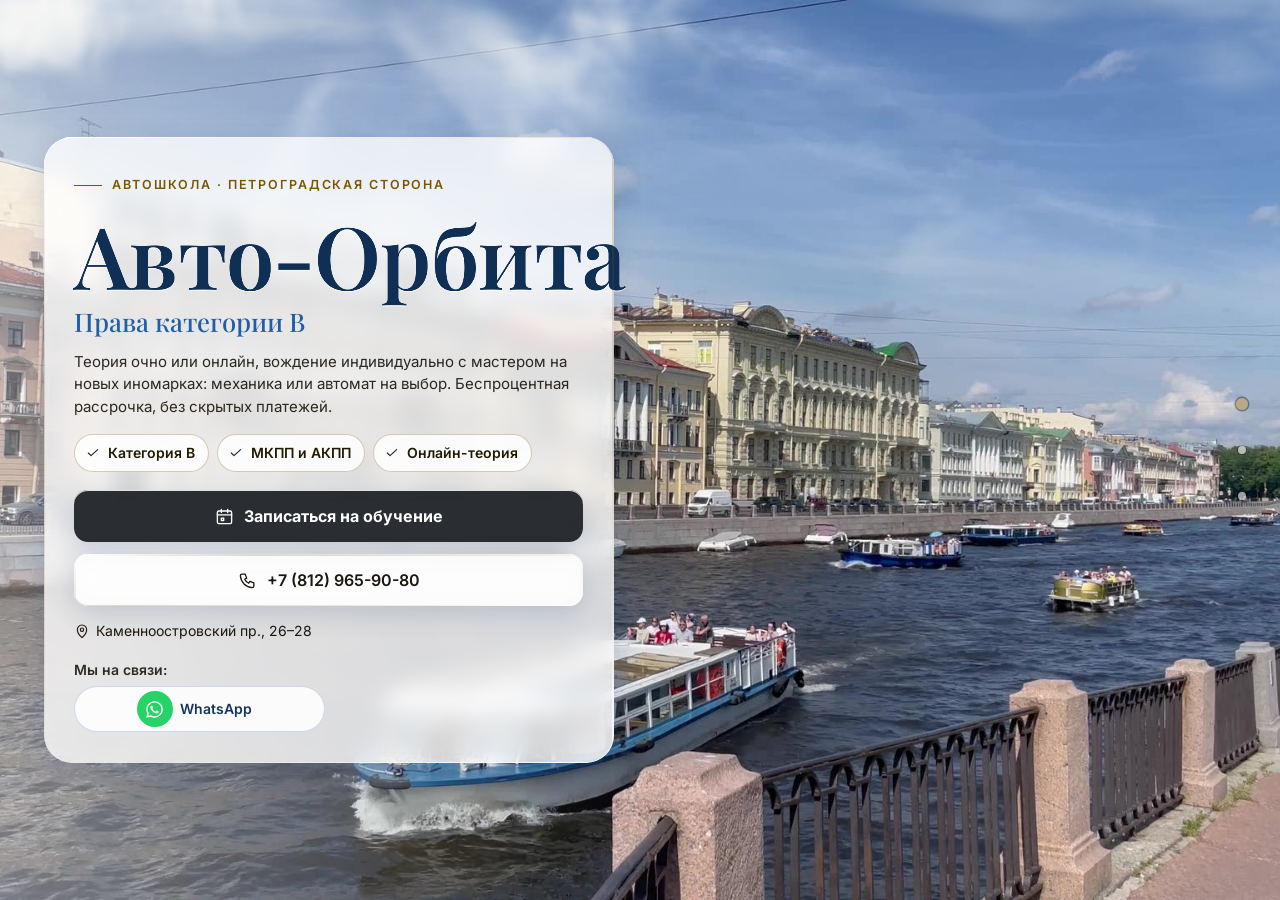
==== commit 8a93543a: "Часы работы: «уточняйте по телефону» вместо чужого расписания" ====
--- a/index.html
+++ b/index.html
@@ -1219,7 +1219,7 @@
     return { m: +m[1] * 60 + +m[2], s: m[1].padStart(2, '0') + ':' + m[2] };
   }
   function updateStatus() {
-    var el = $('#status'); if (!el) return;
+    var el = $('#status'); if (!el) return; if (!S.hours_known) { el.classList.remove('closed', 'soon'); $('span', el).textContent = 'Часы работы уточняйте по телефону'; return; }
     var now = mskNow(), dow = now.getDay(), mins = now.getHours() * 60 + now.getMinutes();
     var r = dayRange(dow), open = r && mins >= r.o && mins < r.c;
     var soon = false;
@@ -1241,7 +1241,7 @@
     $('span', el).textContent = txt;
   }
   function buildHours() {
-    var tb = $('#hoursBody'); if (!tb) return;
+    var tb = $('#hoursBody'); if (!tb) return; if (!S.hours_known) { tb.innerHTML = '<tr><td colspan="2">Часы работы уточняйте по телефону</td></tr>'; return; }
     var h = S.hours || {}, dow = mskNow().getDay(); tb.innerHTML = '';
     for (var i = 1; i <= 7; i++) {
       var d = i % 7, key = DAYS[d], val = h[key];
@@ -1361,8 +1361,8 @@
   /* Обратная сторона плашки «Записаться на приём» — три вида: обратный звонок (cb), письмо (mail), телефон (tel).
      Показывается один, остальные скрыты; «Назад» переворачивает плашку обратно. Тот же 3D-переворот. */
   function telHTML() {
-    var h = S.hours || {}, dow = mskNow().getDay(), rows = '';
-    for (var i = 1; i <= 7; i++) {
+    var h = S.hours || {}, dow = mskNow().getDay(), rows = S.hours_known ? '' : '<tr><td colspan="2">Часы работы уточняйте по телефону</td></tr>';
+    for (var i = 1; i <= 7 && S.hours_known; i++) {
       var d = i % 7, key = DAYS[d], r = parseRange(h[key]);
       rows += '<tr class="' + (d === dow ? 'today ' : '') + (r ? '' : 'off') + '"><td data-today="' + esch(t('hm_today')) + '">' + esch(t('day_' + key)) + '</td><td>' +
         esch(r ? (r.os + ' – ' + r.cs) : t((h.noappt || []).indexOf(key) >= 0 ? 'hm_noappt' : 'hm_closed')) + '</td></tr>';
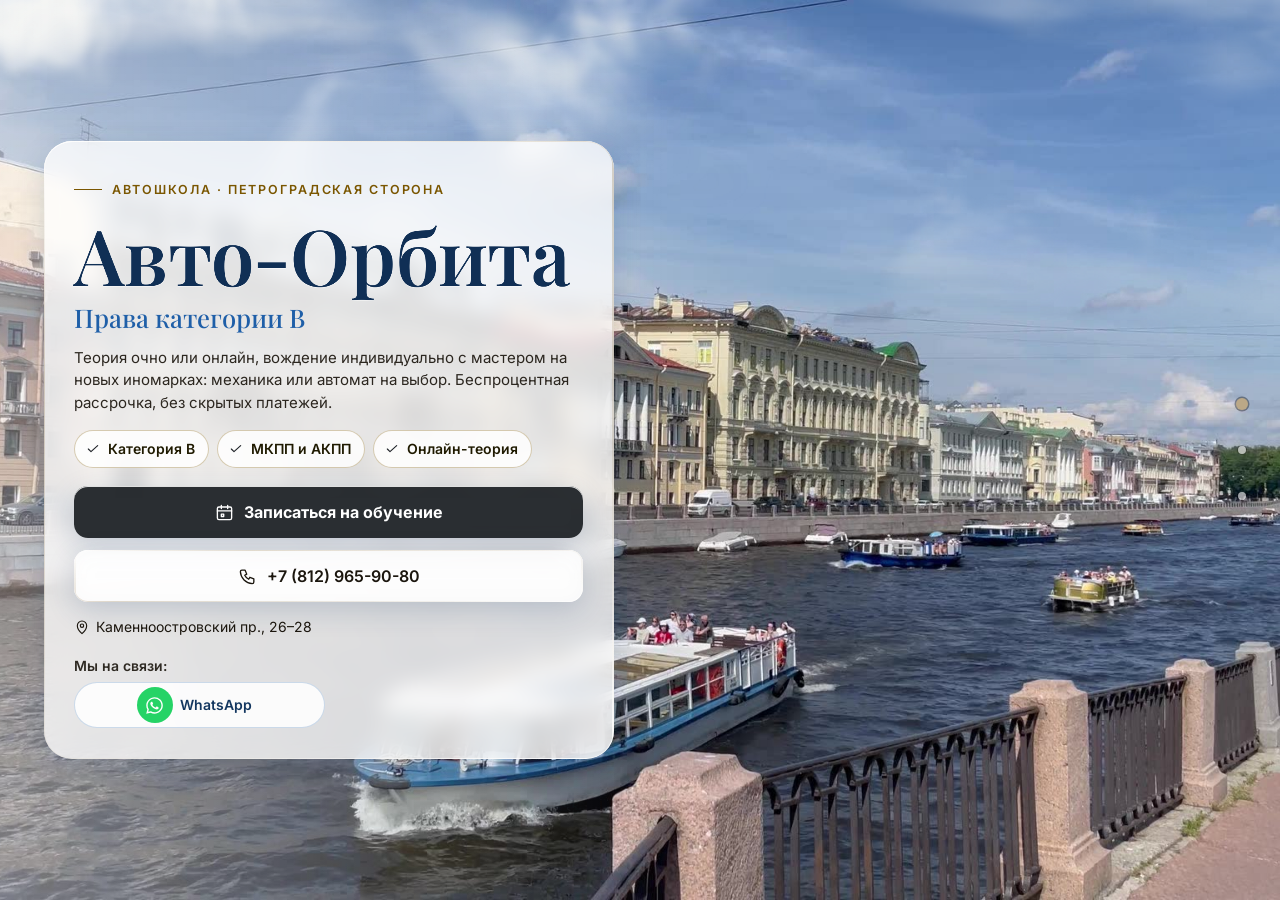
==== commit 00160b13: "Текст не выходит за плашки: название первого экрана подгоняется под плашку, витрина показывает экран" ====
--- a/index.html
+++ b/index.html
@@ -1854,6 +1854,7 @@
 <script src="js/clouds.js" defer></script>
 <script src="js/gulls.js" defer></script>
 <script src="js/title-b.js" defer></script>
+<script src="js/fit-title.js" defer></script>
 <script src="js/diag.js?v=1"></script>
 </body>
 </html>
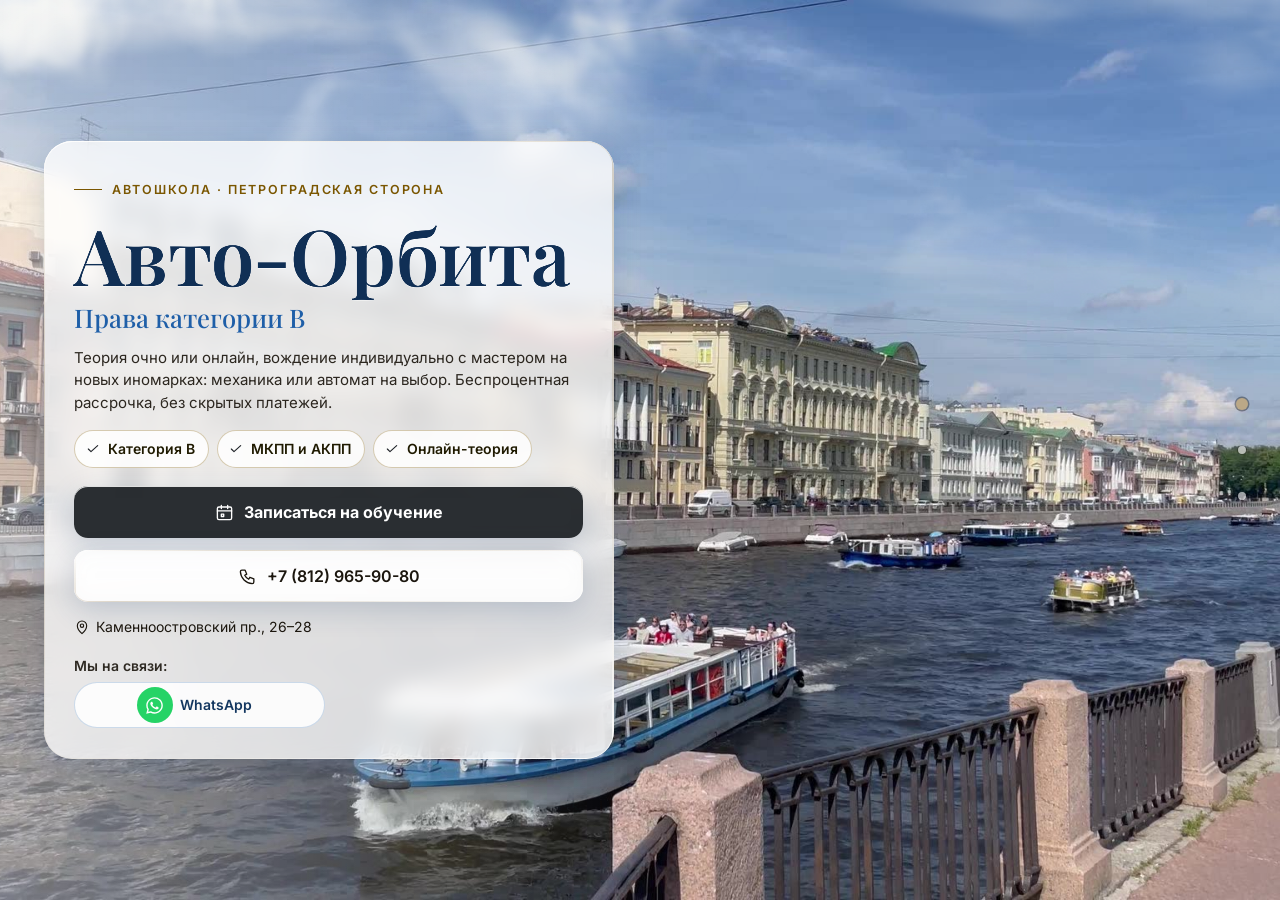
==== commit e5e88ab7: "Карта на телефоне: своя картинка из OpenStreetMap с метками, по нажатию — Яндекс Карты; живая карта " ====
--- a/index.html
+++ b/index.html
@@ -741,7 +741,7 @@
         <div class="contacts nk-contacts vl-contacts">
           <div class="cbox vl-offs rv"><ul class="vl-ol vl-flat"><li><a class="addr-link" href="https://yandex.ru/maps/?ll=30.314143,59.962463&z=16&pt=30.314143,59.962463" target="_blank" rel="noopener">Каменноостровский пр., 26–28</a><span class="addr-note">часы работы уточняйте по телефону</span></li></ul><p class=vl-more>Медкомиссию можно пройти по направлению автошколы в медицинском центре рядом.</p></div>
           <div class="cbox mapbox rv" style="--i:3">
-            <div class="map"><iframe data-src="https://yandex.ru/map-widget/v1/?ll=30.3141,59.9625&z=15&pt=30.314143,59.962463,pm2ywm1" title="Карта: Автошкола «Авто-Орбита»" allowfullscreen></iframe></div>
+            <a class="map-static" href="https://yandex.ru/maps/?ll=30.3141,59.9625&z=15&pt=30.314143,59.962463,pm2ywm1" target="_blank" rel="noopener" aria-label="Открыть карту в Яндекс Картах"><img src="img/map-static.webp" width="720" height="300" alt="Карта: адреса автошколы" loading="lazy" decoding="async"><span class="map-osm">© OpenStreetMap</span></a><div class="map"><iframe data-src="https://yandex.ru/map-widget/v1/?ll=30.3141,59.9625&z=15&pt=30.314143,59.962463,pm2ywm1" title="Карта: Автошкола «Авто-Орбита»" allowfullscreen></iframe></div>
             <p class="vl-tel"><svg class="ico"><use href="#ico-phone"/></svg><a class="tel" href="tel:+78129659080">+7 (812) 965-90-80</a><span class="addr-note"><span class="nw">часы работы уточняйте по телефону</span></span></p>
             <p class="a4-mail"><svg class="ico"><use href="#ico-mail"/></svg><a class="mail" href="mailto:autoorbita1@yandex.ru">autoorbita1@yandex.ru</a></p>
             <div class="map-actions"><button class="btn btn-ghost" type="button" data-modal="wayModal"><svg class="ico"><use href="#ico-metro"/></svg><span>Как добраться</span></button>
--- a/css/nevo.css
+++ b/css/nevo.css
@@ -730,3 +730,14 @@
   .soc{justify-content:center;padding:4px 14px 4px 4px;min-width:0}
   .soc .soc-n{white-space:nowrap}
 }
+
+/* картинка-карта на телефоне (Сергей 13.11): своя картинка из OpenStreetMap с метками, по нажатию — Яндекс Карты; живая карта — только на компьютере */
+.map-static{display:none}
+@media (max-width:767px){
+  #contacts .mapbox .map-static{display:block;position:relative;margin:0 0 8px;border-radius:12px;overflow:hidden;line-height:0;border:1px solid var(--line2,rgba(22,60,110,.16))}
+  #contacts .mapbox .map-static img{display:block;width:100%;height:auto;aspect-ratio:12/5;object-fit:cover}
+  #contacts .mapbox .map-static .map-osm{position:absolute;right:4px;bottom:3px;padding:1px 4px;border-radius:4px;font-size:9px;line-height:1.3;color:#333;background:rgba(255,255,255,.85)}
+  html[data-theme="dark"] #contacts .mapbox .map-static img{filter:brightness(.88)}
+}
+@media (max-width:767px) and (max-height:760px){#contacts .mapbox .map-static{width:fit-content;max-width:100%;margin-left:auto;margin-right:auto}#contacts .mapbox .map-static img{width:auto;max-width:100%;height:110px}}
+@media (max-width:767px) and (max-height:680px){#contacts .mapbox .map-static img{height:84px}}
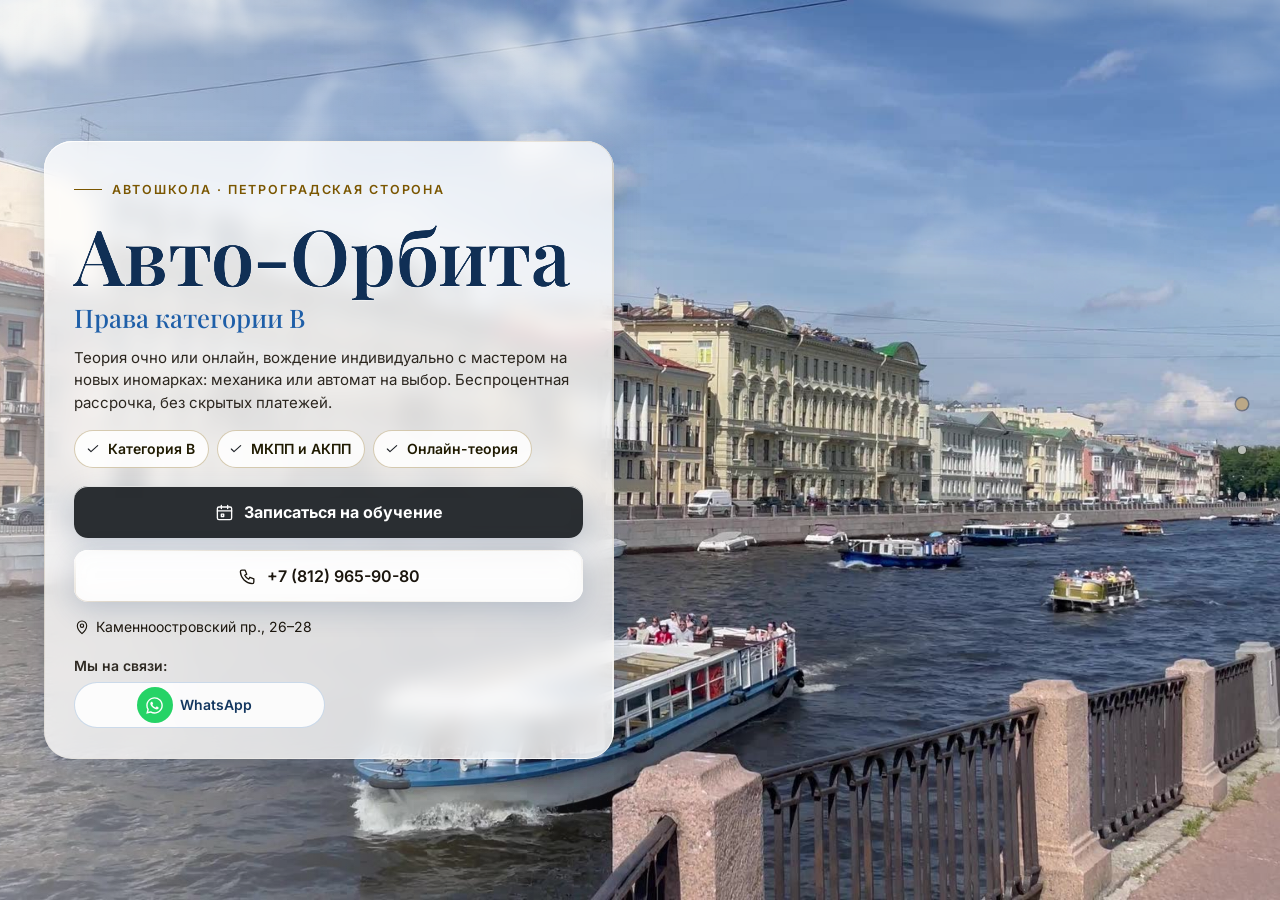
==== commit 18dbd0d5: "Счётчик заходов без cookies и без IP" ====
--- a/index.html
+++ b/index.html
@@ -1856,5 +1856,7 @@
 <script src="js/title-b.js" defer></script>
 <script src="js/fit-title.js" defer></script>
 <script src="js/diag.js?v=1"></script>
+<!-- visits-counter: заход на сайт школы; без cookies и хранилища, IP не сохраняется; ?k=1 — наш просмотр -->
+<script>(function(){try{var q=location.search,s=(location.pathname.split('/')[1]||'').toLowerCase();if(!s)return;var n=0,done=false,iv=setInterval(function(){if(done)return;if(document.visibilityState==='visible')n++;if(n<3)return;done=true;clearInterval(iv);var u='https://rinazolotareva.ru/vseti-api/avto-hit?s='+encodeURIComponent(s)+'&k='+(/[?&]k=1\b/.test(q)?1:0)+'&w='+(navigator.webdriver?1:0)+'&m='+(/Mobi|Android|iPhone|iPad/i.test(navigator.userAgent)?1:0);if(!(navigator.sendBeacon&&navigator.sendBeacon(u)))new Image().src=u;},1000);}catch(e){}})();</script>
 </body>
 </html>
